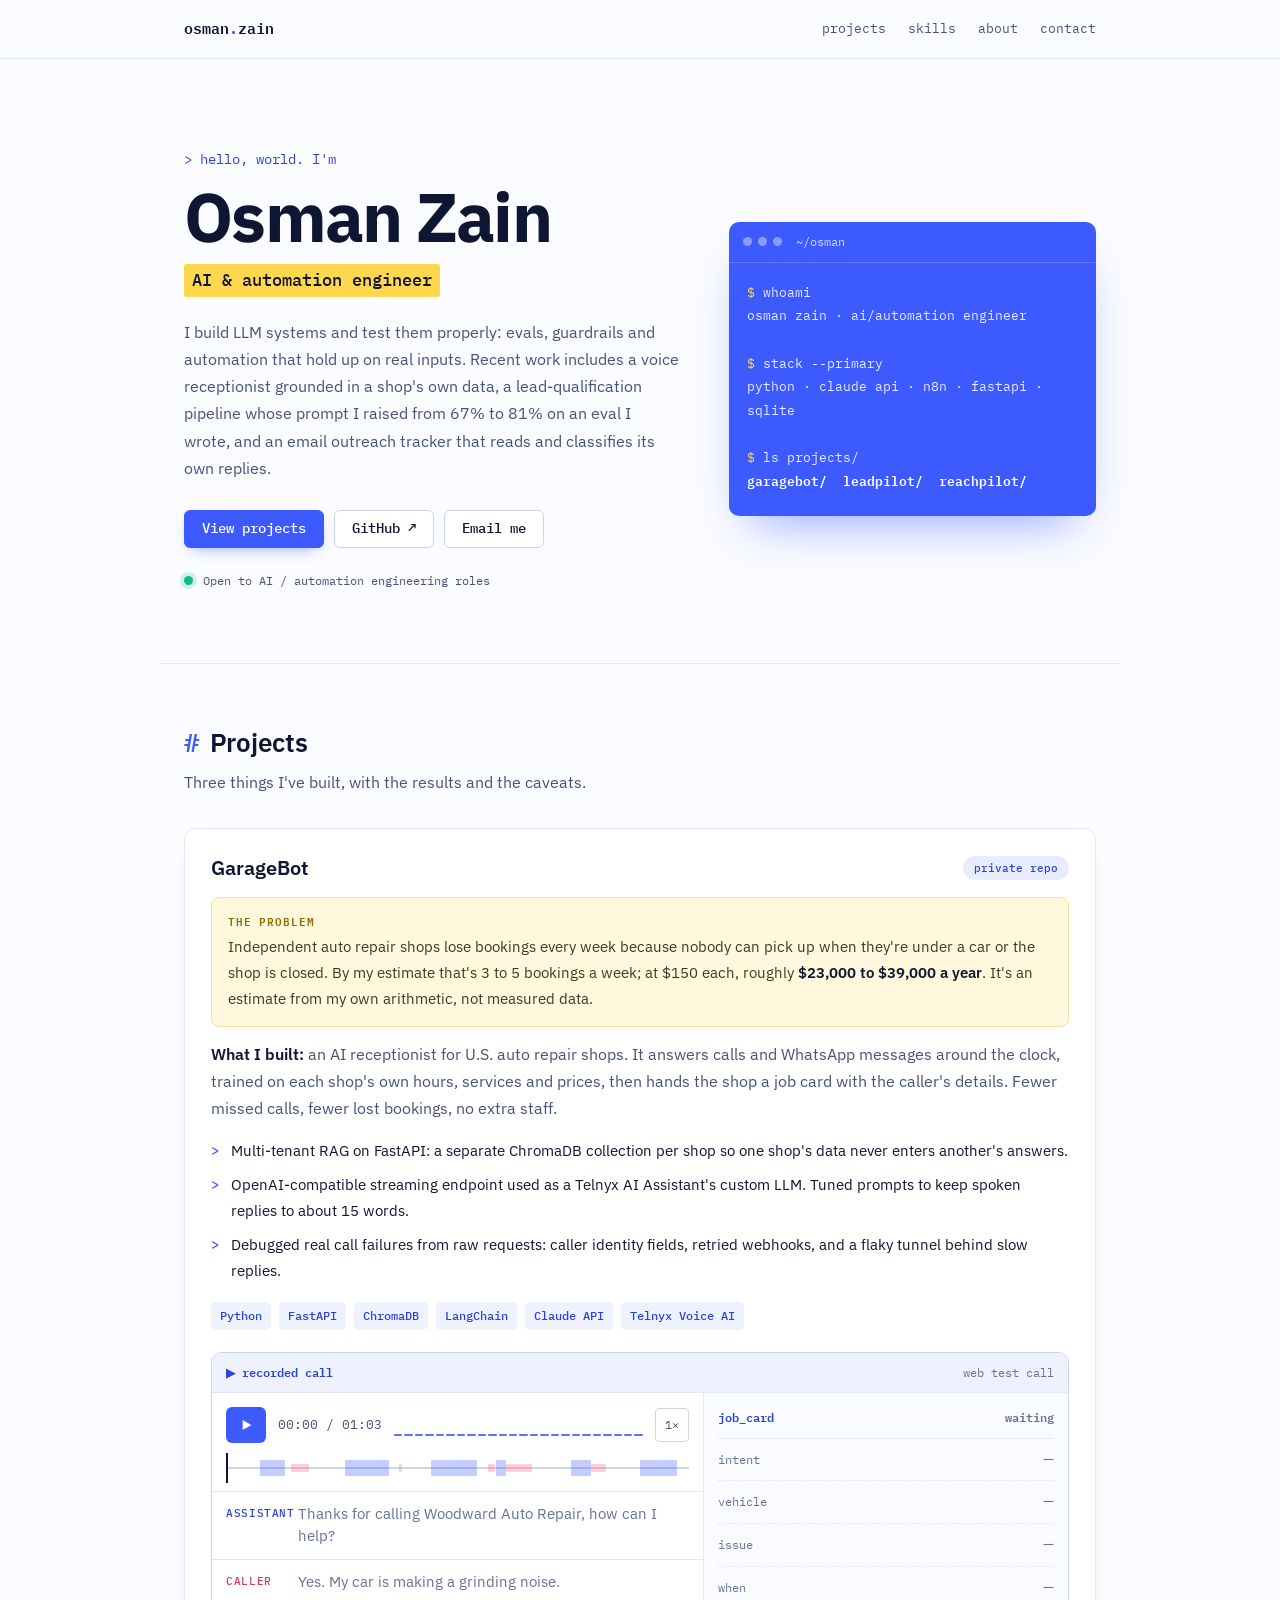
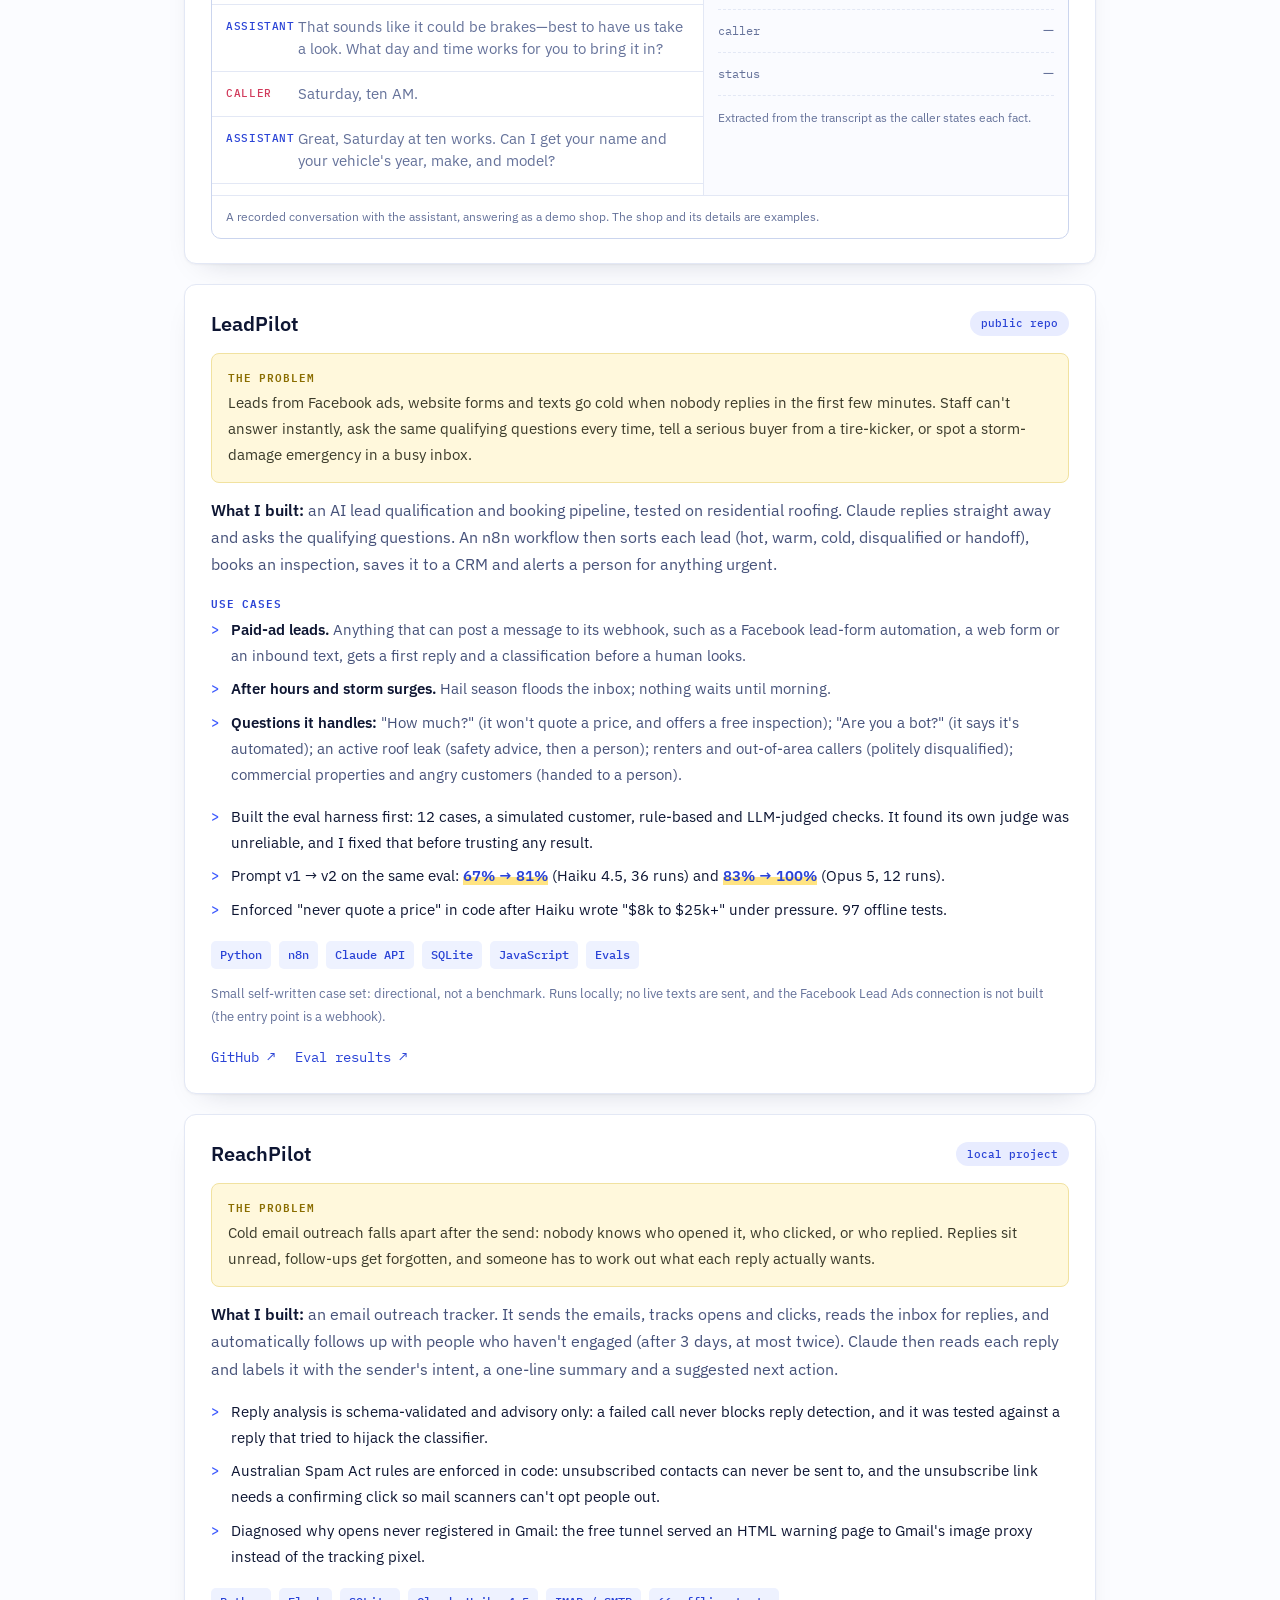
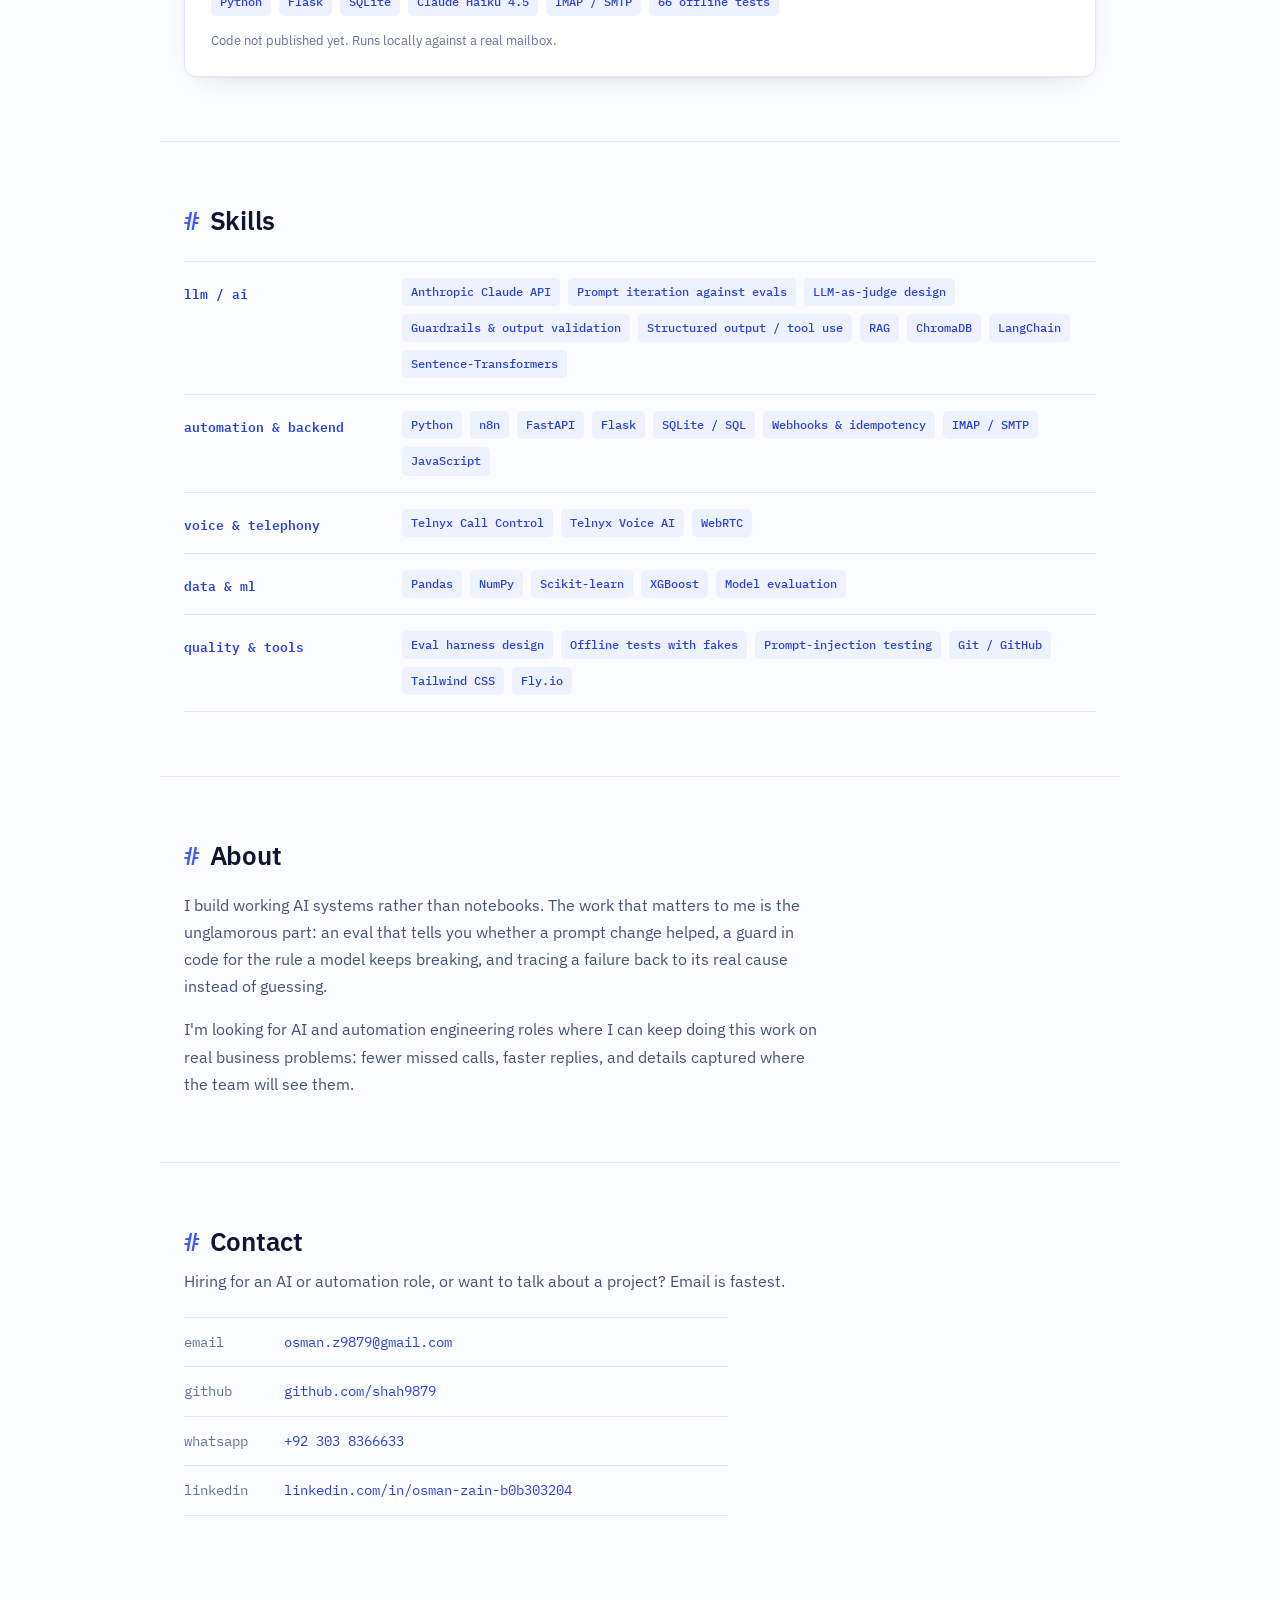
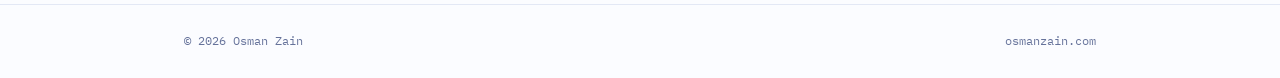
==== index.html @ 0241b88b "Problem statements, LinkedIn and WhatsApp, ReachPilot in place of OutboundOps Co-Authored-By: Claude" ====
<!doctype html>
<html lang="en">
<head>
  <meta charset="utf-8">
  <meta name="viewport" content="width=device-width, initial-scale=1">
  <title>Osman Zain · AI &amp; Automation Engineer</title>
  <meta name="description" content="Osman Zain builds LLM systems and tests them properly: evals, guardrails and automation that hold up on real inputs. Projects: GarageBot, LeadPilot, ReachPilot.">
  <meta name="theme-color" content="#FBFCFF">
  <meta name="color-scheme" content="light">
  <link rel="canonical" href="https://osmanzain.com/">
  <meta property="og:type" content="website">
  <meta property="og:title" content="Osman Zain · AI &amp; Automation Engineer">
  <meta property="og:description" content="LLM systems with evals and guardrails: a RAG voice receptionist, a lead-qualification pipeline, an outreach tracker with AI reply triage.">
  <meta property="og:url" content="https://osmanzain.com/">
  <meta property="og:image" content="https://osmanzain.com/og.png">
  <meta name="twitter:card" content="summary_large_image">
  <link rel="preconnect" href="https://fonts.googleapis.com">
  <link rel="preconnect" href="https://fonts.gstatic.com" crossorigin>
  <link href="https://fonts.googleapis.com/css2?family=IBM+Plex+Mono:wght@400;500;600&family=IBM+Plex+Sans:wght@400;500;600&display=swap" rel="stylesheet">
  <link rel="stylesheet" href="styles.css">
  <link rel="icon" href="data:image/svg+xml,%3Csvg xmlns='http://www.w3.org/2000/svg' viewBox='0 0 32 32'%3E%3Crect width='32' height='32' rx='6' fill='%233D5AFE'/%3E%3Ctext x='16' y='22' font-family='monospace' font-size='16' font-weight='700' text-anchor='middle' fill='%23ffffff'%3EOZ%3C/text%3E%3C/svg%3E">
</head>
<body>
<a class="skip" href="#projects">Skip to projects</a>

<header class="nav">
  <div class="wrap nav-inner">
    <a class="logo mono" href="#top" aria-label="Home">osman<span>.</span>zain</a>
    <nav class="nav-links mono" aria-label="Main">
      <a href="#projects">projects</a>
      <a href="#skills">skills</a>
      <a href="#about">about</a>
      <a href="#contact">contact</a>
    </nav>
  </div>
</header>

<main id="top">

  <!-- HERO -->
  <section class="hero wrap">
    <div class="hero-copy">
      <p class="hello mono">&gt; hello, world. I'm</p>
      <h1>Osman Zain</h1>
      <p class="role mono">AI &amp; automation engineer</p>
      <p class="bio">I build LLM systems and test them properly: evals, guardrails and automation that hold up on real inputs. Recent work includes a voice receptionist grounded in a shop's own data, a lead-qualification pipeline whose prompt I raised from 67% to 81% on an eval I wrote, and an email outreach tracker that reads and classifies its own replies.</p>
      <div class="cta">
        <a class="btn" href="#projects">View projects</a>
        <a class="btn ghost" data-github href="https://github.com/shah9879">GitHub ↗</a>
        <a class="btn ghost" data-email href="#contact">Email me</a>
      </div>
      <p class="status mono"><span class="dot"></span>Open to AI / automation engineering roles</p>
    </div>

    <div class="term" aria-hidden="true">
      <div class="term-bar mono"><i></i><i></i><i></i><span>~/osman</span></div>
<pre class="mono"><span class="p">$</span> whoami
osman zain · ai/automation engineer

<span class="p">$</span> stack --primary
python · claude api · n8n · fastapi · sqlite

<span class="p">$</span> ls projects/
<span class="k">garagebot/</span>  <span class="k">leadpilot/</span>  <span class="k">reachpilot/</span>
</pre>
    </div>
  </section>

  <!-- PROJECTS -->
  <section class="section wrap" id="projects">
    <h2><span class="hash mono">#</span>Projects</h2>
    <p class="sub">Three things I've built, with the results and the caveats.</p>

    <div class="cards">


      <article class="card card-wide" id="garagebot">
        <header class="card-head"><h3 data-gb-name>GarageBot</h3><span class="chip mono">private repo</span></header>
        <div class="problem">
          <span class="label mono">the problem</span>
          <p>Independent auto repair shops lose bookings every week because nobody can pick up when they're under a car or the shop is closed. By my estimate that's 3 to 5 bookings a week; at $150 each, roughly <b>$23,000 to $39,000 a year</b>. It's an estimate from my own arithmetic, not measured data.</p>
        </div>
        <p class="desc"><b>What I built:</b> an AI receptionist for U.S. auto repair shops. It answers calls and WhatsApp messages around the clock, trained on each shop's own hours, services and prices, then hands the shop a job card with the caller's details. Fewer missed calls, fewer lost bookings, no extra staff.</p>
        <ul class="proof">
          <li>Multi-tenant RAG on FastAPI: a separate ChromaDB collection per shop so one shop's data never enters another's answers.</li>
          <li>OpenAI-compatible streaming endpoint used as a Telnyx AI Assistant's custom LLM. Tuned prompts to keep spoken replies to about 15 words.</li>
          <li>Debugged real call failures from raw requests: caller identity fields, retried webhooks, and a flaky tunnel behind slow replies.</li>
        </ul>
        <ul class="tags mono"><li>Python</li><li>FastAPI</li><li>ChromaDB</li><li>LangChain</li><li>Claude API</li><li>Telnyx Voice AI</li></ul>

        <div class="demo" aria-label="Recorded demo call">
          <div class="demo-head mono"><span>▶ recorded call</span><span data-line-label>web test call</span></div>
          <div class="demo-grid">
            <div class="player">
              <div class="controls">
                <button class="play" type="button" data-play aria-label="Play or pause the demo call">
                  <svg class="i-play" viewBox="0 0 24 24" aria-hidden="true"><path d="M7 4.5v15l13-7.5z"/></svg>
                  <svg class="i-pause" viewBox="0 0 24 24" aria-hidden="true"><path d="M6 4.5h4.5v15H6zM13.5 4.5H18v15h-4.5z"/></svg>
                </button>
                <span class="time mono"><span data-time>00:00</span> / <span data-total>00:00</span></span>
                <div class="levels" data-levels aria-hidden="true"></div>
                <button class="speed mono" type="button" data-speed aria-label="Playback speed">1×</button>
              </div>
              <div class="scrub" data-timeline role="slider" tabindex="0" aria-label="Seek through the call" aria-valuemin="0" aria-valuemax="100" aria-valuenow="0"></div>
              <ol class="transcript" data-transcript aria-label="Call transcript"></ol>
            </div>
            <aside class="jobcard" aria-label="Job card">
              <div class="jc-head mono"><span>job_card</span><span data-jc-state>waiting</span></div>
              <dl class="spec" data-spec></dl>
              <p class="jc-foot">Extracted from the transcript as the caller states each fact.</p>
            </aside>
          </div>
          <p class="note" data-disclosure></p>
        </div>

      </article>

      <article class="card">
        <header class="card-head"><h3>LeadPilot</h3><span class="chip mono">public repo</span></header>
        <div class="problem">
          <span class="label mono">the problem</span>
          <p>Leads from Facebook ads, website forms and texts go cold when nobody replies in the first few minutes. Staff can't answer instantly, ask the same qualifying questions every time, tell a serious buyer from a tire-kicker, or spot a storm-damage emergency in a busy inbox.</p>
        </div>
        <p class="desc"><b>What I built:</b> an AI lead qualification and booking pipeline, tested on residential roofing. Claude replies straight away and asks the qualifying questions. An n8n workflow then sorts each lead (hot, warm, cold, disqualified or handoff), books an inspection, saves it to a CRM and alerts a person for anything urgent.</p>
        <div class="usecases">
          <span class="label mono">use cases</span>
          <ul>
            <li><b>Paid-ad leads.</b> Anything that can post a message to its webhook, such as a Facebook lead-form automation, a web form or an inbound text, gets a first reply and a classification before a human looks.</li>
            <li><b>After hours and storm surges.</b> Hail season floods the inbox; nothing waits until morning.</li>
            <li><b>Questions it handles:</b> "How much?" (it won't quote a price, and offers a free inspection); "Are you a bot?" (it says it's automated); an active roof leak (safety advice, then a person); renters and out-of-area callers (politely disqualified); commercial properties and angry customers (handed to a person).</li>
          </ul>
        </div>
        <ul class="proof">
          <li>Built the eval harness first: 12 cases, a simulated customer, rule-based and LLM-judged checks. It found its own judge was unreliable, and I fixed that before trusting any result.</li>
          <li>Prompt v1 → v2 on the same eval: <b>67% → 81%</b> (Haiku 4.5, 36 runs) and <b>83% → 100%</b> (Opus 5, 12 runs).</li>
          <li>Enforced "never quote a price" in code after Haiku wrote "$8k to $25k+" under pressure. 97 offline tests.</li>
        </ul>
        <ul class="tags mono"><li>Python</li><li>n8n</li><li>Claude API</li><li>SQLite</li><li>JavaScript</li><li>Evals</li></ul>
        <p class="note">Small self-written case set: directional, not a benchmark. Runs locally; no live texts are sent, and the Facebook Lead Ads connection is not built (the entry point is a webhook).</p>
        <div class="links mono"><a href="https://github.com/shah9879/leadpilot">GitHub ↗</a><a href="https://github.com/shah9879/leadpilot#eval-results">Eval results ↗</a></div>
      </article>

      <article class="card">
        <header class="card-head"><h3>ReachPilot</h3><span class="chip mono">local project</span></header>
        <div class="problem">
          <span class="label mono">the problem</span>
          <p>Cold email outreach falls apart after the send: nobody knows who opened it, who clicked, or who replied. Replies sit unread, follow-ups get forgotten, and someone has to work out what each reply actually wants.</p>
        </div>
        <p class="desc"><b>What I built:</b> an email outreach tracker. It sends the emails, tracks opens and clicks, reads the inbox for replies, and automatically follows up with people who haven't engaged (after 3 days, at most twice). Claude then reads each reply and labels it with the sender's intent, a one-line summary and a suggested next action.</p>
        <ul class="proof">
          <li>Reply analysis is schema-validated and advisory only: a failed call never blocks reply detection, and it was tested against a reply that tried to hijack the classifier.</li>
          <li>Australian Spam Act rules are enforced in code: unsubscribed contacts can never be sent to, and the unsubscribe link needs a confirming click so mail scanners can't opt people out.</li>
          <li>Diagnosed why opens never registered in Gmail: the free tunnel served an HTML warning page to Gmail's image proxy instead of the tracking pixel.</li>
        </ul>
        <ul class="tags mono"><li>Python</li><li>Flask</li><li>SQLite</li><li>Claude Haiku 4.5</li><li>IMAP / SMTP</li><li>66 offline tests</li></ul>
        <p class="note">Code not published yet. Runs locally against a real mailbox.</p>
      </article>
    </div>
  </section>

  <!-- SKILLS -->
  <section class="section wrap" id="skills">
    <h2><span class="hash mono">#</span>Skills</h2>
    <div class="skills">
      <div class="skill-row"><h3 class="mono">llm / ai</h3><ul class="tags mono"><li>Anthropic Claude API</li><li>Prompt iteration against evals</li><li>LLM-as-judge design</li><li>Guardrails &amp; output validation</li><li>Structured output / tool use</li><li>RAG</li><li>ChromaDB</li><li>LangChain</li><li>Sentence-Transformers</li></ul></div>
      <div class="skill-row"><h3 class="mono">automation &amp; backend</h3><ul class="tags mono"><li>Python</li><li>n8n</li><li>FastAPI</li><li>Flask</li><li>SQLite / SQL</li><li>Webhooks &amp; idempotency</li><li>IMAP / SMTP</li><li>JavaScript</li></ul></div>
      <div class="skill-row"><h3 class="mono">voice &amp; telephony</h3><ul class="tags mono"><li>Telnyx Call Control</li><li>Telnyx Voice AI</li><li>WebRTC</li></ul></div>
      <div class="skill-row"><h3 class="mono">data &amp; ml</h3><ul class="tags mono"><li>Pandas</li><li>NumPy</li><li>Scikit-learn</li><li>XGBoost</li><li>Model evaluation</li></ul></div>
      <div class="skill-row"><h3 class="mono">quality &amp; tools</h3><ul class="tags mono"><li>Eval harness design</li><li>Offline tests with fakes</li><li>Prompt-injection testing</li><li>Git / GitHub</li><li>Tailwind CSS</li><li>Fly.io</li></ul></div>
    </div>
  </section>

  <!-- ABOUT -->
  <section class="section wrap" id="about">
    <h2><span class="hash mono">#</span>About</h2>
    <div class="about">
      <p>I build working AI systems rather than notebooks. The work that matters to me is the unglamorous part: an eval that tells you whether a prompt change helped, a guard in code for the rule a model keeps breaking, and tracing a failure back to its real cause instead of guessing.</p>
      <p>I'm looking for AI and automation engineering roles where I can keep doing this work on real business problems: fewer missed calls, faster replies, and details captured where the team will see them.</p>
    </div>
  </section>

  <!-- CONTACT -->
  <section class="section wrap" id="contact">
    <h2><span class="hash mono">#</span>Contact</h2>
    <p class="sub">Hiring for an AI or automation role, or want to talk about a project? Email is fastest.</p>
    <ul class="contact mono">
      <li><span>email</span><a data-email-text href="#"></a></li>
      <li><span>github</span><a data-github-text href="#"></a></li>
      <li data-whatsapp-row hidden><span>whatsapp</span><a data-whatsapp-link href="#"></a></li>
      <li data-linkedin-row hidden><span>linkedin</span><a data-linkedin-link href="#"></a></li>
    </ul>
  </section>
</main>

<footer class="foot"><div class="wrap foot-inner mono"><span>© <span data-year>2026</span> Osman Zain</span><span>osmanzain.com</span></div></footer>

<audio id="audio" preload="metadata"></audio>
<script src="site.config.js"></script>
<script src="assets/demo.js"></script>
<script src="app.js"></script>
</body>
</html>
---- styles.css ----
:root {
  --bg: #FBFCFF;
  --bg-2: #FFFFFF;
  --bg-3: #EEF2FF;
  --line: #E3E8F5;
  --line-2: #CBD5EE;
  --text: #0E1633;
  --dim: #46527A;
  --faint: #65729A;
  --accent: #3D5AFE;
  --accent-2: #2A43D6;
  --accent-soft: #E8ECFF;
  --accent-line: rgba(61, 90, 254, .38);
  --sun: #FFD84D;
  --mint: #12B886;
  --coral: #FF5C7A;
  --sans: 'IBM Plex Sans', -apple-system, 'Segoe UI', Helvetica, Arial, sans-serif;
  --mono: 'IBM Plex Mono', ui-monospace, 'SF Mono', Menlo, monospace;
}
* { box-sizing: border-box; }
html { color-scheme: light; scroll-behavior: smooth; scroll-padding-top: 72px; background: var(--bg); }
body { margin: 0; background: var(--bg); color: var(--text); font: 400 1rem/1.7 var(--sans); -webkit-font-smoothing: antialiased; }
h1, h2, h3, h4, p, ul, ol, dl, dd { margin: 0; padding: 0; }
ul, ol { list-style: none; }
a { color: var(--accent-2); text-decoration: none; }
a:hover { text-decoration: underline; text-underline-offset: 3px; }
button { font: inherit; color: inherit; }
.mono { font-family: var(--mono); }
.wrap { width: min(960px, 100%); margin-inline: auto; padding-inline: 24px; }
:focus-visible { outline: 2px solid var(--accent); outline-offset: 3px; border-radius: 2px; }
.skip { position: absolute; left: -999px; top: 8px; background: var(--accent); color: #fff; padding: 8px 12px; border-radius: 4px; z-index: 50; }
.skip:focus { left: 8px; }

/* nav */
.nav { position: sticky; top: 0; z-index: 20; background: rgba(251, 252, 255, .88); backdrop-filter: blur(8px); -webkit-backdrop-filter: blur(8px); border-bottom: 1px solid var(--line); }
.nav-inner { display: flex; align-items: center; justify-content: space-between; height: 58px; }
.logo { color: var(--text); font-weight: 600; font-size: .95rem; }
.logo span { color: var(--accent); }
.logo:hover { text-decoration: none; }
.nav-links { display: flex; gap: 22px; font-size: .82rem; }
.nav-links a { color: var(--dim); }
.nav-links a:hover { color: var(--accent-2); text-decoration: none; }
@media (max-width: 520px) { .nav-links { gap: 14px; font-size: .76rem; } }

/* hero */
.hero { display: grid; grid-template-columns: 1.15fr .85fr; gap: 48px; align-items: center; padding-block: 88px 72px; }
.hello { color: var(--accent-2); font-size: .9rem; margin-bottom: 10px; }
h1 { font: 700 clamp(2.7rem, 6.4vw, 4.3rem)/1.03 var(--sans); letter-spacing: -.025em; }
.role { display: inline-block; font-size: 1.05rem; color: var(--text); margin-top: 12px; padding: 2px 8px; background: var(--sun); border-radius: 3px; font-weight: 500; }
.bio { color: var(--dim); margin-top: 22px; max-width: 34rem; }
.cta { display: flex; flex-wrap: wrap; gap: 10px; margin-top: 28px; }
.btn { display: inline-flex; align-items: center; padding: 11px 17px; border-radius: 6px; background: var(--accent); color: #fff; font: 500 .86rem/1 var(--mono); border: 1px solid var(--accent); box-shadow: 0 6px 16px -8px rgba(61, 90, 254, .7); }
.btn:hover { text-decoration: none; background: var(--accent-2); border-color: var(--accent-2); }
.btn.ghost { background: #fff; color: var(--text); border-color: var(--line-2); box-shadow: none; }
.btn.ghost:hover { border-color: var(--accent); color: var(--accent-2); background: var(--accent-soft); }
.status { display: flex; align-items: center; gap: 10px; margin-top: 22px; font-size: .78rem; color: var(--dim); }
.dot { width: 9px; height: 9px; border-radius: 50%; background: var(--mint); box-shadow: 0 0 0 4px rgba(18, 184, 134, .18); }
.term { background: var(--accent); border-radius: 10px; overflow: hidden; box-shadow: 0 24px 50px -24px rgba(61, 90, 254, .65); }
.term-bar { display: flex; align-items: center; gap: 6px; padding: 10px 14px; border-bottom: 1px solid rgba(255, 255, 255, .18); font-size: .72rem; color: rgba(255, 255, 255, .75); }
.term-bar i { width: 9px; height: 9px; border-radius: 50%; background: rgba(255, 255, 255, .4); }
.term-bar span { margin-left: 8px; }
.term pre { margin: 0; padding: 18px 18px 22px; font-size: .8rem; line-height: 1.85; color: rgba(255, 255, 255, .88); white-space: pre-wrap; overflow-wrap: anywhere; }
.term .p { color: var(--sun); }
.term .k { color: #fff; font-weight: 600; }
@media (max-width: 860px) { .hero { grid-template-columns: 1fr; padding-block: 56px 48px; gap: 36px; } }

/* sections */
.section { padding-block: 64px; border-top: 1px solid var(--line); }
h2 { font: 600 1.6rem/1.2 var(--sans); letter-spacing: -.01em; }
.hash { color: var(--accent); margin-right: 10px; font-weight: 500; }
.sub { color: var(--dim); margin-top: 10px; max-width: 40rem; }

/* cards */
.cards { display: grid; gap: 20px; margin-top: 32px; }
.card { background: var(--bg-2); border: 1px solid var(--line); border-radius: 12px; padding: 26px 26px 24px; box-shadow: 0 1px 2px rgba(14, 22, 51, .04), 0 12px 30px -20px rgba(14, 22, 51, .25); transition: border-color .15s, box-shadow .15s; }
.card:hover { border-color: var(--accent-line); box-shadow: 0 1px 2px rgba(14, 22, 51, .04), 0 16px 36px -18px rgba(61, 90, 254, .35); }
.card-head { display: flex; align-items: center; justify-content: space-between; gap: 12px; flex-wrap: wrap; }
.card h3 { font: 600 1.25rem/1.3 var(--sans); }
.chip { font-size: .68rem; color: var(--accent-2); background: var(--accent-soft); border-radius: 999px; padding: 3px 11px; font-weight: 500; }
.desc { color: var(--dim); margin-top: 14px; }
.desc b { color: var(--text); font-weight: 600; }
.problem { margin-top: 16px; padding: 14px 16px; background: #FFF8DC; border: 1px solid #F1E2A0; border-radius: 8px; }
.problem p { color: #3A3A2A; font-size: .95rem; }
.problem b { color: var(--text); font-weight: 600; }
.label { display: block; font-size: .68rem; text-transform: uppercase; letter-spacing: .08em; font-weight: 600; color: #8A6D00; margin-bottom: 4px; }
.usecases { margin-top: 16px; }
.usecases .label { color: var(--accent-2); }
.usecases ul { display: grid; gap: 8px; }
.usecases li { position: relative; padding-left: 20px; font-size: .95rem; color: var(--dim); }
.usecases li::before { content: ">"; position: absolute; left: 0; color: var(--accent); font: 500 .85rem/1.9 var(--mono); }
.usecases li b { color: var(--text); font-weight: 600; }
.proof { margin-top: 16px; display: grid; gap: 8px; }
.proof li { position: relative; padding-left: 20px; font-size: .95rem; color: var(--text); }
.proof li::before { content: ">"; position: absolute; left: 0; color: var(--accent); font: 500 .85rem/1.9 var(--mono); }
.proof b { color: var(--accent-2); font-weight: 600; background: linear-gradient(transparent 62%, rgba(255, 216, 77, .7) 62%); }
.tags { display: flex; flex-wrap: wrap; gap: 8px; margin-top: 18px; }
.tags li { font-size: .74rem; color: var(--accent-2); background: var(--bg-3); border-radius: 5px; padding: 4px 9px; font-weight: 500; }
.note { margin-top: 14px; font-size: .82rem; color: var(--faint); }
.links { display: flex; flex-wrap: wrap; gap: 20px; margin-top: 18px; font-size: .85rem; }
.links[hidden] { display: none; }
@media (max-width: 560px) { .card { padding: 20px 18px; } }

/* demo */
.demo { margin-top: 22px; border: 1px solid var(--line-2); border-radius: 10px; background: #fff; overflow: hidden; }
.demo-head { display: flex; justify-content: space-between; gap: 12px; padding: 10px 14px; border-bottom: 1px solid var(--line); background: var(--bg-3); font-size: .72rem; color: var(--faint); }
.demo-head span:first-child { color: var(--accent-2); font-weight: 600; }
.demo-grid { display: grid; grid-template-columns: 1.35fr 1fr; }
.player { padding: 14px 14px 4px; border-right: 1px solid var(--line); min-width: 0; }
.controls { display: flex; align-items: center; gap: 12px; }
.play { width: 40px; height: 36px; display: grid; place-items: center; background: var(--accent); border: 0; border-radius: 6px; color: #fff; cursor: pointer; flex: none; }
.play:hover { background: var(--accent-2); }
.play svg { width: 16px; height: 16px; fill: currentColor; }
.i-pause { display: none; }
.is-playing .i-play { display: none; }
.is-playing .i-pause { display: block; }
.time { font-size: .82rem; color: var(--dim); font-variant-numeric: tabular-nums; white-space: nowrap; }
.levels { flex: 1; display: flex; align-items: flex-end; gap: 2px; height: 22px; min-width: 40px; }
.levels i { flex: 1; height: 2px; background: var(--accent); opacity: .85; border-radius: 1px; }
.speed { background: transparent; border: 1px solid var(--line-2); border-radius: 4px; padding: 6px 9px; font-size: .74rem; color: var(--dim); cursor: pointer; }
.speed:hover { color: var(--accent-2); border-color: var(--accent-line); }
.scrub { position: relative; height: 34px; margin-top: 8px; cursor: pointer; touch-action: none; }
.scrub::before { content: ""; position: absolute; left: 0; right: 0; top: 50%; height: 2px; background: var(--line-2); transform: translateY(-50%); }
.seg { position: absolute; top: 9px; bottom: 9px; border-radius: 1px; opacity: .3; transition: opacity .15s; }
.seg.bot { background: var(--accent); }
.seg.caller { background: var(--coral); top: 13px; bottom: 13px; }
.seg.played { opacity: .7; }
.seg.active { opacity: 1; }
.playhead { position: absolute; top: 2px; bottom: 2px; width: 2px; background: var(--text); pointer-events: none; left: 0; }
.transcript { max-height: 300px; overflow-y: auto; margin: 6px -14px 0; border-top: 1px solid var(--line); scrollbar-width: thin; scrollbar-color: var(--line-2) transparent; }
.turn { width: 100%; display: grid; grid-template-columns: 62px 1fr; gap: 10px; text-align: left; padding: 11px 14px; background: transparent; border: 0; border-bottom: 1px solid var(--line); cursor: pointer; }
.turn:hover { background: #F5F7FF; }
.turn .who { font: 500 .66rem/1.9 var(--mono); text-transform: uppercase; letter-spacing: .06em; color: var(--faint); }
.turn.bot .who { color: var(--accent-2); }
.turn.caller .who { color: #D13A5B; }
.turn .txt { font-size: .92rem; line-height: 1.5; color: var(--faint); transition: color .2s; }
.turn.past .txt { color: var(--dim); }
.turn.active { background: #FFF7D6; }
.turn.active .txt { color: var(--text); }
.jobcard { padding: 14px; background: #FAFBFF; }
.jc-head { display: flex; justify-content: space-between; font-size: .74rem; color: var(--accent-2); font-weight: 600; padding-bottom: 10px; border-bottom: 1px solid var(--line); }
.jc-head span:last-child { color: var(--faint); }
.spec .row { display: flex; justify-content: space-between; gap: 14px; padding: 9px 0; border-bottom: 1px dashed var(--line); font-size: .88rem; }
.spec dt { color: var(--faint); font-family: var(--mono); font-size: .76rem; padding-top: 2px; }
.spec dd { text-align: right; color: var(--faint); overflow-wrap: anywhere; }
.spec .row.filled dd { color: var(--text); }
.spec .row.flash { animation: flash 1.2s ease-out; }
@keyframes flash { from { background: rgba(255, 216, 77, .7); } to { background: transparent; } }
.jc-foot { margin-top: 12px; font-size: .78rem; color: var(--faint); line-height: 1.5; }
.demo .note { margin: 0; padding: 10px 14px; border-top: 1px solid var(--line); font-size: .78rem; }
.demo .note:empty { display: none; }
@media (max-width: 760px) { .demo-grid { grid-template-columns: 1fr; } .player { border-right: 0; border-bottom: 1px solid var(--line); } .jobcard { order: -1; border-bottom: 1px solid var(--line); } }
@media (max-width: 420px) { .levels { display: none; } .turn { grid-template-columns: 1fr; gap: 0; } }

/* skills */
.skills { margin-top: 24px; display: grid; }
.skill-row { display: grid; grid-template-columns: 200px 1fr; gap: 18px; padding: 16px 0; border-bottom: 1px solid var(--line); }
.skill-row:first-child { border-top: 1px solid var(--line); }
.skill-row h3 { font-size: .8rem; font-weight: 600; color: var(--accent-2); padding-top: 6px; }
.skill-row .tags { margin-top: 0; }
@media (max-width: 640px) { .skill-row { grid-template-columns: 1fr; gap: 8px; } .skill-row h3 { padding-top: 0; } }

/* about + contact */
.about { margin-top: 20px; display: grid; gap: 16px; max-width: 40rem; color: var(--dim); }
.edu { margin-top: 8px; padding: 16px 18px; background: var(--bg-3); border-radius: 10px; display: grid; gap: 8px; font-size: .84rem; }
.edu div { display: flex; gap: 16px; flex-wrap: wrap; }
.edu dt { color: var(--faint); min-width: 90px; }
.edu dd { color: var(--text); }
.contact { margin-top: 22px; display: grid; gap: 0; max-width: 34rem; }
.contact li { display: flex; gap: 20px; padding: 12px 0; border-bottom: 1px solid var(--line); font-size: .9rem; flex-wrap: wrap; }
.contact li:first-child { border-top: 1px solid var(--line); }
.contact li[hidden] { display: none; }
.contact span { color: var(--faint); width: 80px; }
.foot { border-top: 1px solid var(--line); padding-block: 26px; margin-top: 24px; }
.foot-inner { display: flex; justify-content: space-between; gap: 16px; flex-wrap: wrap; font-size: .76rem; color: var(--faint); }

@media (prefers-reduced-motion: reduce) { html { scroll-behavior: auto; } .spec .row.flash { animation: none; } }
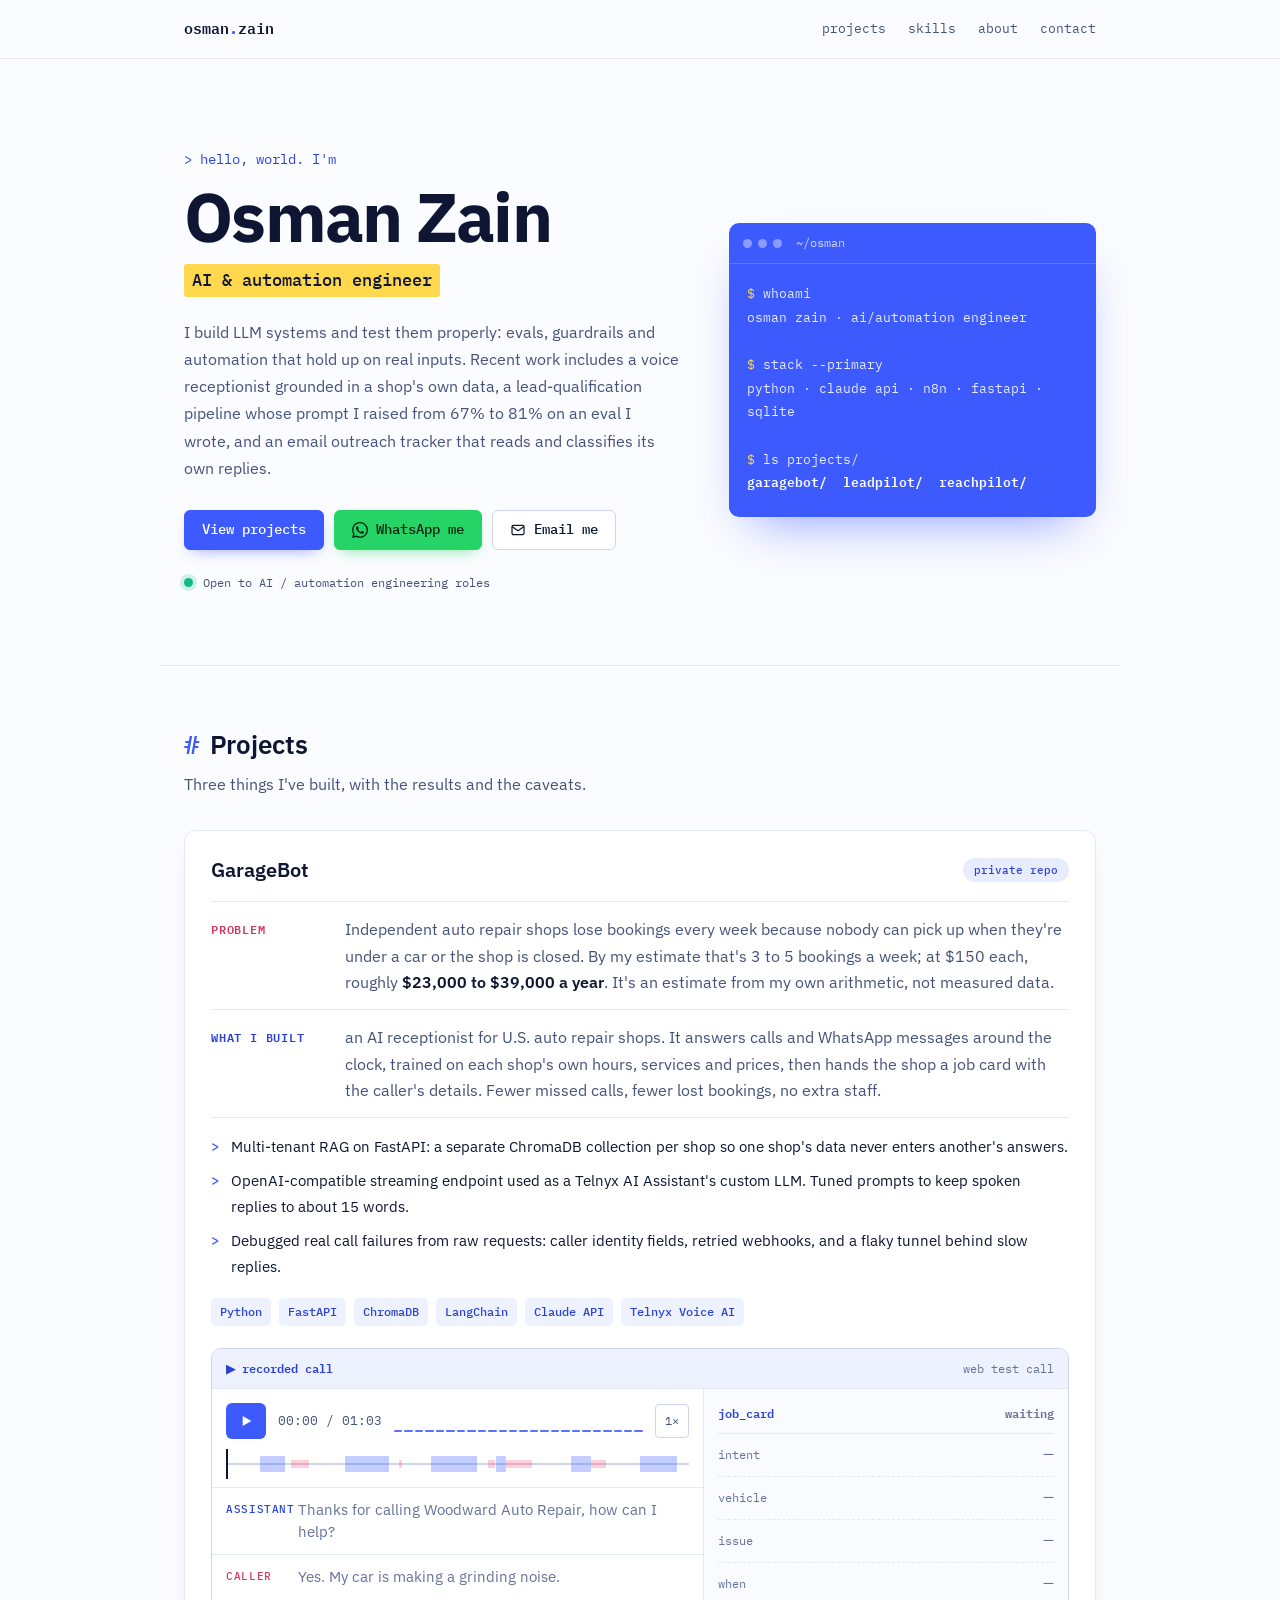
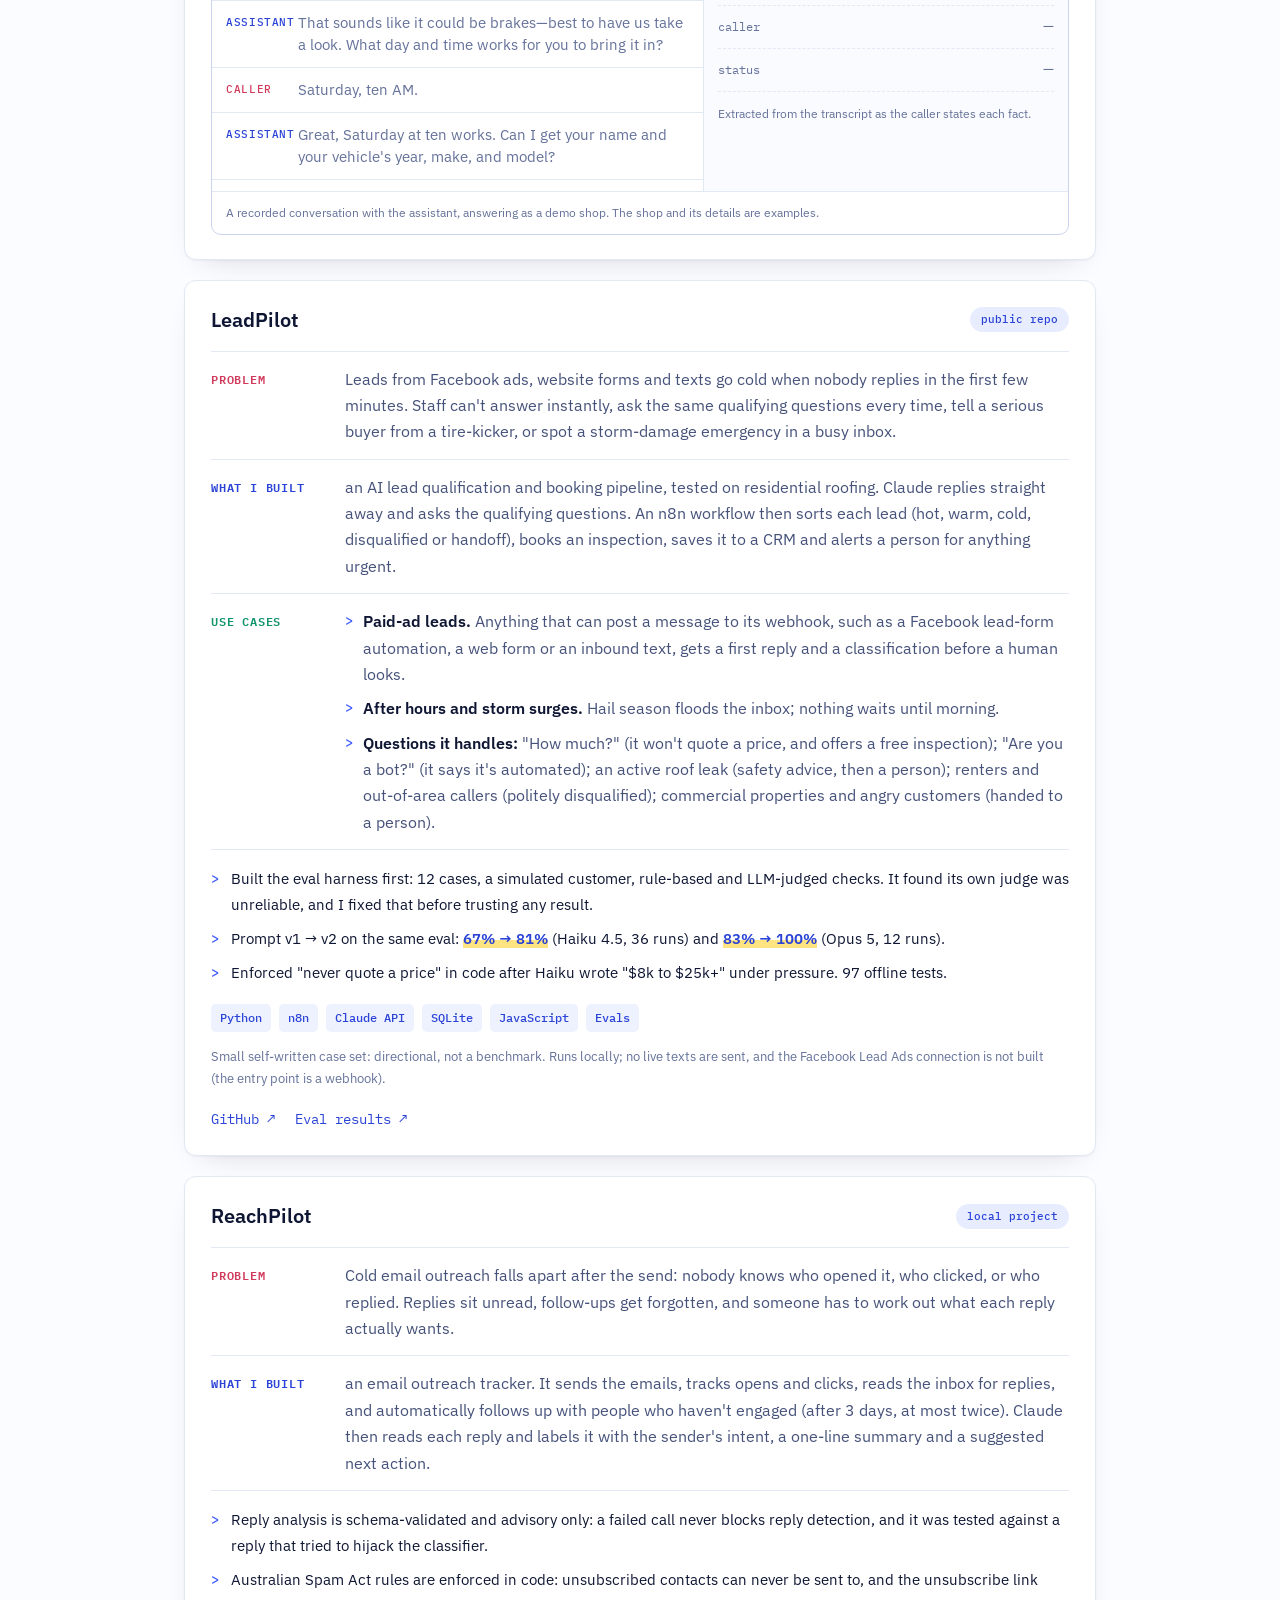
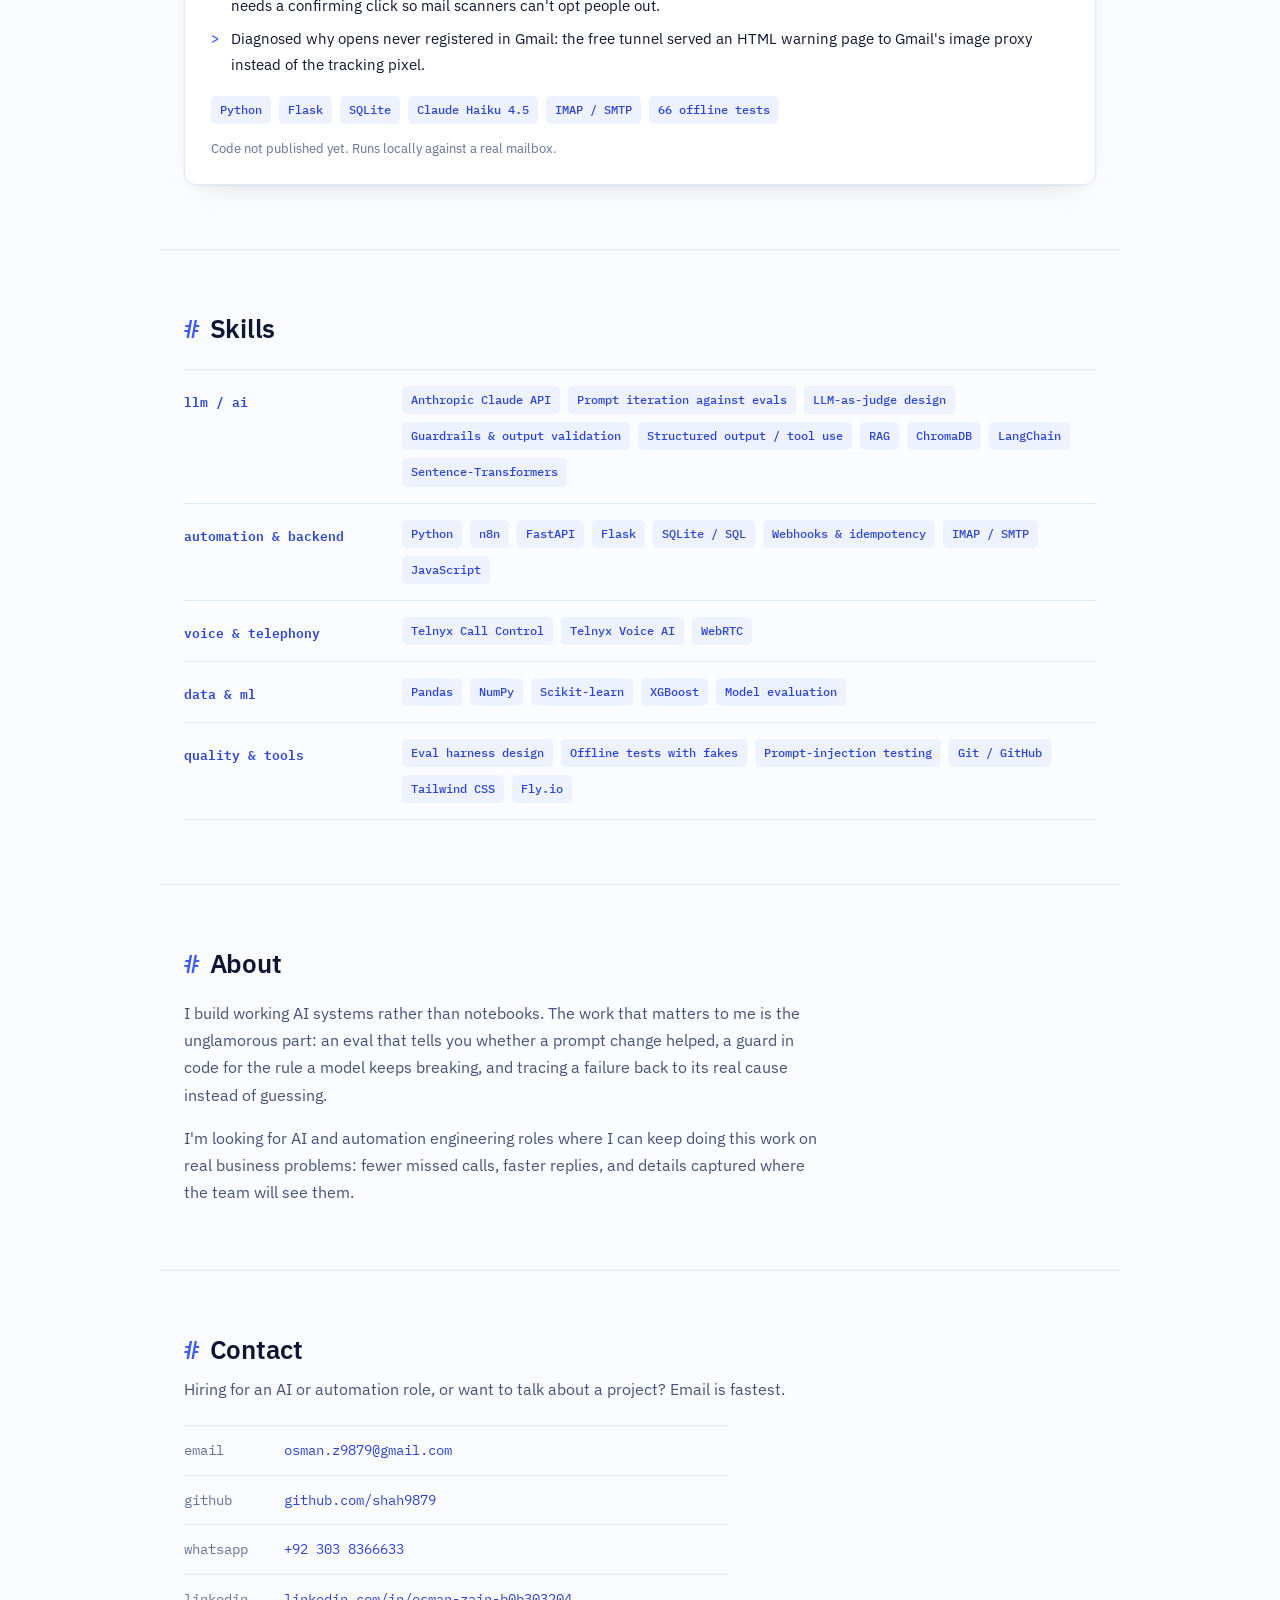
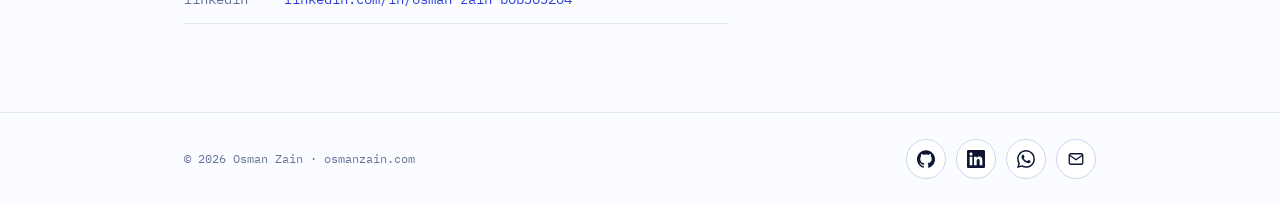
==== commit a96a396e: "Quiet problem/solution rows, WhatsApp button, footer social icons Co-Authored-By: Claude Sonnet 5 <n" ====
--- a/index.html
+++ b/index.html
@@ -46,8 +46,8 @@
       <p class="bio">I build LLM systems and test them properly: evals, guardrails and automation that hold up on real inputs. Recent work includes a voice receptionist grounded in a shop's own data, a lead-qualification pipeline whose prompt I raised from 67% to 81% on an eval I wrote, and an email outreach tracker that reads and classifies its own replies.</p>
       <div class="cta">
         <a class="btn" href="#projects">View projects</a>
-        <a class="btn ghost" data-github href="https://github.com/shah9879">GitHub ↗</a>
-        <a class="btn ghost" data-email href="#contact">Email me</a>
+        <a class="btn wa" data-social="whatsapp" target="_blank" rel="noopener" href="#"><svg viewBox="0 0 24 24" aria-hidden="true"><path fill="currentColor" d="M17.472 14.382c-.297-.149-1.758-.867-2.03-.967-.273-.099-.471-.148-.67.15-.197.297-.767.966-.94 1.164-.173.199-.347.223-.644.075-.297-.15-1.255-.463-2.39-1.475-.883-.788-1.48-1.761-1.653-2.059-.173-.297-.018-.458.13-.606.134-.133.298-.347.446-.52.149-.174.198-.298.298-.497.099-.198.05-.371-.025-.52-.075-.149-.669-1.612-.916-2.207-.242-.579-.487-.5-.669-.51-.173-.008-.371-.01-.57-.01-.198 0-.52.074-.792.372-.272.297-1.04 1.016-1.04 2.479 0 1.462 1.065 2.875 1.213 3.074.149.198 2.096 3.2 5.077 4.487.709.306 1.262.489 1.694.625.712.227 1.36.195 1.871.118.571-.085 1.758-.719 2.006-1.413.248-.694.248-1.289.173-1.413-.074-.124-.272-.198-.57-.347m-5.421 7.403h-.004a9.87 9.87 0 01-5.031-1.378l-.361-.214-3.741.982.998-3.648-.235-.374a9.86 9.86 0 01-1.51-5.26c.001-5.45 4.436-9.884 9.888-9.884 2.64 0 5.122 1.03 6.988 2.898a9.825 9.825 0 012.893 6.994c-.003 5.45-4.437 9.884-9.885 9.884m8.413-18.297A11.815 11.815 0 0012.05 0C5.495 0 .16 5.335.157 11.892c0 2.096.547 4.142 1.588 5.945L.057 24l6.305-1.654a11.882 11.882 0 005.683 1.448h.005c6.554 0 11.89-5.335 11.893-11.893a11.821 11.821 0 00-3.48-8.413z"/></svg>WhatsApp me</a>
+        <a class="btn ghost" data-social="email" href="#"><svg viewBox="0 0 24 24" aria-hidden="true" fill="none" stroke="currentColor" stroke-width="1.8" stroke-linecap="round" stroke-linejoin="round"><rect x="3" y="5" width="18" height="14" rx="2"/><path d="M3.5 7l8.5 6 8.5-6"/></svg>Email me</a>
       </div>
       <p class="status mono"><span class="dot"></span>Open to AI / automation engineering roles</p>
     </div>
@@ -76,11 +76,10 @@
 
       <article class="card card-wide" id="garagebot">
         <header class="card-head"><h3 data-gb-name>GarageBot</h3><span class="chip mono">private repo</span></header>
-        <div class="problem">
-          <span class="label mono">the problem</span>
-          <p>Independent auto repair shops lose bookings every week because nobody can pick up when they're under a car or the shop is closed. By my estimate that's 3 to 5 bookings a week; at $150 each, roughly <b>$23,000 to $39,000 a year</b>. It's an estimate from my own arithmetic, not measured data.</p>
-        </div>
-        <p class="desc"><b>What I built:</b> an AI receptionist for U.S. auto repair shops. It answers calls and WhatsApp messages around the clock, trained on each shop's own hours, services and prices, then hands the shop a job card with the caller's details. Fewer missed calls, fewer lost bookings, no extra staff.</p>
+        <dl class="brief">
+          <div class="row"><dt class="mono l-problem">problem</dt><dd>Independent auto repair shops lose bookings every week because nobody can pick up when they're under a car or the shop is closed. By my estimate that's 3 to 5 bookings a week; at $150 each, roughly <b>$23,000 to $39,000 a year</b>. It's an estimate from my own arithmetic, not measured data.</dd></div>
+          <div class="row"><dt class="mono l-built">what I built</dt><dd>an AI receptionist for U.S. auto repair shops. It answers calls and WhatsApp messages around the clock, trained on each shop's own hours, services and prices, then hands the shop a job card with the caller's details. Fewer missed calls, fewer lost bookings, no extra staff.</dd></div>
+        </dl>
         <ul class="proof">
           <li>Multi-tenant RAG on FastAPI: a separate ChromaDB collection per shop so one shop's data never enters another's answers.</li>
           <li>OpenAI-compatible streaming endpoint used as a Telnyx AI Assistant's custom LLM. Tuned prompts to keep spoken replies to about 15 words.</li>
@@ -117,19 +116,13 @@
 
       <article class="card">
         <header class="card-head"><h3>LeadPilot</h3><span class="chip mono">public repo</span></header>
-        <div class="problem">
-          <span class="label mono">the problem</span>
-          <p>Leads from Facebook ads, website forms and texts go cold when nobody replies in the first few minutes. Staff can't answer instantly, ask the same qualifying questions every time, tell a serious buyer from a tire-kicker, or spot a storm-damage emergency in a busy inbox.</p>
-        </div>
-        <p class="desc"><b>What I built:</b> an AI lead qualification and booking pipeline, tested on residential roofing. Claude replies straight away and asks the qualifying questions. An n8n workflow then sorts each lead (hot, warm, cold, disqualified or handoff), books an inspection, saves it to a CRM and alerts a person for anything urgent.</p>
-        <div class="usecases">
-          <span class="label mono">use cases</span>
-          <ul>
-            <li><b>Paid-ad leads.</b> Anything that can post a message to its webhook, such as a Facebook lead-form automation, a web form or an inbound text, gets a first reply and a classification before a human looks.</li>
+        <dl class="brief">
+          <div class="row"><dt class="mono l-problem">problem</dt><dd>Leads from Facebook ads, website forms and texts go cold when nobody replies in the first few minutes. Staff can't answer instantly, ask the same qualifying questions every time, tell a serious buyer from a tire-kicker, or spot a storm-damage emergency in a busy inbox.</dd></div>
+          <div class="row"><dt class="mono l-built">what I built</dt><dd>an AI lead qualification and booking pipeline, tested on residential roofing. Claude replies straight away and asks the qualifying questions. An n8n workflow then sorts each lead (hot, warm, cold, disqualified or handoff), books an inspection, saves it to a CRM and alerts a person for anything urgent.</dd></div>
+          <div class="row"><dt class="mono l-uses">use cases</dt><dd><ul class="uses"><li><b>Paid-ad leads.</b> Anything that can post a message to its webhook, such as a Facebook lead-form automation, a web form or an inbound text, gets a first reply and a classification before a human looks.</li>
             <li><b>After hours and storm surges.</b> Hail season floods the inbox; nothing waits until morning.</li>
-            <li><b>Questions it handles:</b> "How much?" (it won't quote a price, and offers a free inspection); "Are you a bot?" (it says it's automated); an active roof leak (safety advice, then a person); renters and out-of-area callers (politely disqualified); commercial properties and angry customers (handed to a person).</li>
-          </ul>
-        </div>
+            <li><b>Questions it handles:</b> "How much?" (it won't quote a price, and offers a free inspection); "Are you a bot?" (it says it's automated); an active roof leak (safety advice, then a person); renters and out-of-area callers (politely disqualified); commercial properties and angry customers (handed to a person).</li></ul></dd></div>
+        </dl>
         <ul class="proof">
           <li>Built the eval harness first: 12 cases, a simulated customer, rule-based and LLM-judged checks. It found its own judge was unreliable, and I fixed that before trusting any result.</li>
           <li>Prompt v1 → v2 on the same eval: <b>67% → 81%</b> (Haiku 4.5, 36 runs) and <b>83% → 100%</b> (Opus 5, 12 runs).</li>
@@ -142,11 +135,10 @@
 
       <article class="card">
         <header class="card-head"><h3>ReachPilot</h3><span class="chip mono">local project</span></header>
-        <div class="problem">
-          <span class="label mono">the problem</span>
-          <p>Cold email outreach falls apart after the send: nobody knows who opened it, who clicked, or who replied. Replies sit unread, follow-ups get forgotten, and someone has to work out what each reply actually wants.</p>
-        </div>
-        <p class="desc"><b>What I built:</b> an email outreach tracker. It sends the emails, tracks opens and clicks, reads the inbox for replies, and automatically follows up with people who haven't engaged (after 3 days, at most twice). Claude then reads each reply and labels it with the sender's intent, a one-line summary and a suggested next action.</p>
+        <dl class="brief">
+          <div class="row"><dt class="mono l-problem">problem</dt><dd>Cold email outreach falls apart after the send: nobody knows who opened it, who clicked, or who replied. Replies sit unread, follow-ups get forgotten, and someone has to work out what each reply actually wants.</dd></div>
+          <div class="row"><dt class="mono l-built">what I built</dt><dd>an email outreach tracker. It sends the emails, tracks opens and clicks, reads the inbox for replies, and automatically follows up with people who haven't engaged (after 3 days, at most twice). Claude then reads each reply and labels it with the sender's intent, a one-line summary and a suggested next action.</dd></div>
+        </dl>
         <ul class="proof">
           <li>Reply analysis is schema-validated and advisory only: a failed call never blocks reply detection, and it was tested against a reply that tried to hijack the classifier.</li>
           <li>Australian Spam Act rules are enforced in code: unsubscribed contacts can never be sent to, and the unsubscribe link needs a confirming click so mail scanners can't opt people out.</li>
@@ -192,7 +184,17 @@
   </section>
 </main>
 
-<footer class="foot"><div class="wrap foot-inner mono"><span>© <span data-year>2026</span> Osman Zain</span><span>osmanzain.com</span></div></footer>
+<footer class="foot">
+  <div class="wrap foot-inner">
+    <span class="mono">© <span data-year>2026</span> Osman Zain · osmanzain.com</span>
+    <nav class="socials" aria-label="Find me elsewhere">
+      <a data-social="github" href="#" target="_blank" rel="noopener" aria-label="GitHub" title="GitHub"><svg viewBox="0 0 24 24" aria-hidden="true"><path fill="currentColor" d="M12 .297c-6.63 0-12 5.373-12 12 0 5.303 3.438 9.8 8.205 11.385.6.113.82-.258.82-.577 0-.285-.01-1.04-.015-2.04-3.338.724-4.042-1.61-4.042-1.61C4.422 18.07 3.633 17.7 3.633 17.7c-1.087-.744.084-.729.084-.729 1.205.084 1.838 1.236 1.838 1.236 1.07 1.835 2.809 1.305 3.495.998.108-.776.417-1.305.76-1.605-2.665-.3-5.466-1.332-5.466-5.93 0-1.31.465-2.38 1.235-3.22-.135-.303-.54-1.523.105-3.176 0 0 1.005-.322 3.3 1.23.96-.267 1.98-.399 3-.405 1.02.006 2.04.138 3 .405 2.28-1.552 3.285-1.23 3.285-1.23.645 1.653.24 2.873.12 3.176.765.84 1.23 1.91 1.23 3.22 0 4.61-2.805 5.625-5.475 5.92.42.36.81 1.096.81 2.22 0 1.606-.015 2.896-.015 3.286 0 .315.21.69.825.57C20.565 22.092 24 17.592 24 12.297c0-6.627-5.373-12-12-12"/></svg></a>
+      <a data-social="linkedin" href="#" target="_blank" rel="noopener" aria-label="LinkedIn" title="LinkedIn"><svg viewBox="0 0 24 24" aria-hidden="true"><path fill="currentColor" d="M20.447 20.452h-3.554v-5.569c0-1.328-.027-3.037-1.852-3.037-1.853 0-2.136 1.445-2.136 2.939v5.667H9.351V9h3.414v1.561h.046c.477-.9 1.637-1.85 3.37-1.85 3.601 0 4.267 2.37 4.267 5.455v6.286zM5.337 7.433c-1.144 0-2.063-.926-2.063-2.065 0-1.138.92-2.063 2.063-2.063 1.14 0 2.064.925 2.064 2.063 0 1.139-.925 2.065-2.064 2.065zm1.782 13.019H3.555V9h3.564v11.452zM22.225 0H1.771C.792 0 0 .774 0 1.729v20.542C0 23.227.792 24 1.771 24h20.451C23.2 24 24 23.227 24 22.271V1.729C24 .774 23.2 0 22.222 0h.003z"/></svg></a>
+      <a data-social="whatsapp" href="#" target="_blank" rel="noopener" aria-label="WhatsApp" title="WhatsApp"><svg viewBox="0 0 24 24" aria-hidden="true"><path fill="currentColor" d="M17.472 14.382c-.297-.149-1.758-.867-2.03-.967-.273-.099-.471-.148-.67.15-.197.297-.767.966-.94 1.164-.173.199-.347.223-.644.075-.297-.15-1.255-.463-2.39-1.475-.883-.788-1.48-1.761-1.653-2.059-.173-.297-.018-.458.13-.606.134-.133.298-.347.446-.52.149-.174.198-.298.298-.497.099-.198.05-.371-.025-.52-.075-.149-.669-1.612-.916-2.207-.242-.579-.487-.5-.669-.51-.173-.008-.371-.01-.57-.01-.198 0-.52.074-.792.372-.272.297-1.04 1.016-1.04 2.479 0 1.462 1.065 2.875 1.213 3.074.149.198 2.096 3.2 5.077 4.487.709.306 1.262.489 1.694.625.712.227 1.36.195 1.871.118.571-.085 1.758-.719 2.006-1.413.248-.694.248-1.289.173-1.413-.074-.124-.272-.198-.57-.347m-5.421 7.403h-.004a9.87 9.87 0 01-5.031-1.378l-.361-.214-3.741.982.998-3.648-.235-.374a9.86 9.86 0 01-1.51-5.26c.001-5.45 4.436-9.884 9.888-9.884 2.64 0 5.122 1.03 6.988 2.898a9.825 9.825 0 012.893 6.994c-.003 5.45-4.437 9.884-9.885 9.884m8.413-18.297A11.815 11.815 0 0012.05 0C5.495 0 .16 5.335.157 11.892c0 2.096.547 4.142 1.588 5.945L.057 24l6.305-1.654a11.882 11.882 0 005.683 1.448h.005c6.554 0 11.89-5.335 11.893-11.893a11.821 11.821 0 00-3.48-8.413z"/></svg></a>
+      <a data-social="email" href="#" aria-label="Email" title="Email"><svg viewBox="0 0 24 24" aria-hidden="true" fill="none" stroke="currentColor" stroke-width="1.8" stroke-linecap="round" stroke-linejoin="round"><rect x="3" y="5" width="18" height="14" rx="2"/><path d="M3.5 7l8.5 6 8.5-6"/></svg></a>
+    </nav>
+  </div>
+</footer>
 
 <audio id="audio" preload="metadata"></audio>
 <script src="site.config.js"></script>
--- a/styles.css
+++ b/styles.css
@@ -51,6 +51,9 @@
 .cta { display: flex; flex-wrap: wrap; gap: 10px; margin-top: 28px; }
 .btn { display: inline-flex; align-items: center; padding: 11px 17px; border-radius: 6px; background: var(--accent); color: #fff; font: 500 .86rem/1 var(--mono); border: 1px solid var(--accent); box-shadow: 0 6px 16px -8px rgba(61, 90, 254, .7); }
 .btn:hover { text-decoration: none; background: var(--accent-2); border-color: var(--accent-2); }
+.btn svg { width: 16px; height: 16px; margin-right: 8px; flex: none; }
+.btn.wa { background: #25D366; border-color: #25D366; color: #06240F; box-shadow: 0 6px 16px -8px rgba(37, 211, 102, .8); }
+.btn.wa:hover { background: #3BE07A; border-color: #3BE07A; }
 .btn.ghost { background: #fff; color: var(--text); border-color: var(--line-2); box-shadow: none; }
 .btn.ghost:hover { border-color: var(--accent); color: var(--accent-2); background: var(--accent-soft); }
 .status { display: flex; align-items: center; gap: 10px; margin-top: 22px; font-size: .78rem; color: var(--dim); }
@@ -77,18 +80,18 @@
 .card-head { display: flex; align-items: center; justify-content: space-between; gap: 12px; flex-wrap: wrap; }
 .card h3 { font: 600 1.25rem/1.3 var(--sans); }
 .chip { font-size: .68rem; color: var(--accent-2); background: var(--accent-soft); border-radius: 999px; padding: 3px 11px; font-weight: 500; }
-.desc { color: var(--dim); margin-top: 14px; }
-.desc b { color: var(--text); font-weight: 600; }
-.problem { margin-top: 16px; padding: 14px 16px; background: #FFF8DC; border: 1px solid #F1E2A0; border-radius: 8px; }
-.problem p { color: #3A3A2A; font-size: .95rem; }
-.problem b { color: var(--text); font-weight: 600; }
-.label { display: block; font-size: .68rem; text-transform: uppercase; letter-spacing: .08em; font-weight: 600; color: #8A6D00; margin-bottom: 4px; }
-.usecases { margin-top: 16px; }
-.usecases .label { color: var(--accent-2); }
-.usecases ul { display: grid; gap: 8px; }
-.usecases li { position: relative; padding-left: 20px; font-size: .95rem; color: var(--dim); }
-.usecases li::before { content: ">"; position: absolute; left: 0; color: var(--accent); font: 500 .85rem/1.9 var(--mono); }
-.usecases li b { color: var(--text); font-weight: 600; }
+.brief { margin-top: 18px; border-top: 1px solid var(--line); }
+.brief .row { display: grid; grid-template-columns: 116px 1fr; gap: 18px; padding: 14px 0; border-bottom: 1px solid var(--line); }
+.brief dt { font-size: .72rem; font-weight: 600; text-transform: uppercase; letter-spacing: .07em; padding-top: 4px; }
+.brief dd { color: var(--dim); font-size: .97rem; }
+.brief dd b { color: var(--text); font-weight: 600; }
+.l-problem { color: #D13A5B; }
+.l-built { color: var(--accent-2); }
+.l-uses { color: var(--mint); filter: brightness(.8); }
+.uses { display: grid; gap: 8px; }
+.uses li { position: relative; padding-left: 18px; }
+.uses li::before { content: ">"; position: absolute; left: 0; color: var(--accent); font: 500 .85rem/1.9 var(--mono); }
+@media (max-width: 640px) { .brief .row { grid-template-columns: 1fr; gap: 4px; } .brief dt { padding-top: 0; } }
 .proof { margin-top: 16px; display: grid; gap: 8px; }
 .proof li { position: relative; padding-left: 20px; font-size: .95rem; color: var(--text); }
 .proof li::before { content: ">"; position: absolute; left: 0; color: var(--accent); font: 500 .85rem/1.9 var(--mono); }
@@ -171,6 +174,12 @@
 .contact li[hidden] { display: none; }
 .contact span { color: var(--faint); width: 80px; }
 .foot { border-top: 1px solid var(--line); padding-block: 26px; margin-top: 24px; }
-.foot-inner { display: flex; justify-content: space-between; gap: 16px; flex-wrap: wrap; font-size: .76rem; color: var(--faint); }
+.foot-inner { display: flex; justify-content: space-between; align-items: center; gap: 16px; flex-wrap: wrap; font-size: .76rem; color: var(--faint); }
+.socials { display: flex; gap: 10px; }
+.socials a { width: 40px; height: 40px; display: grid; place-items: center; border-radius: 50%; border: 1px solid var(--line-2); background: #fff; color: var(--text); transition: background .15s, color .15s, border-color .15s, transform .15s; }
+.socials a svg { width: 18px; height: 18px; }
+.socials a:hover { text-decoration: none; transform: translateY(-2px); background: var(--accent); border-color: var(--accent); color: #fff; }
+.socials a[data-social="whatsapp"]:hover { background: #25D366; border-color: #25D366; color: #06240F; }
+.socials a[hidden] { display: none; }
 
 @media (prefers-reduced-motion: reduce) { html { scroll-behavior: auto; } .spec .row.flash { animation: none; } }
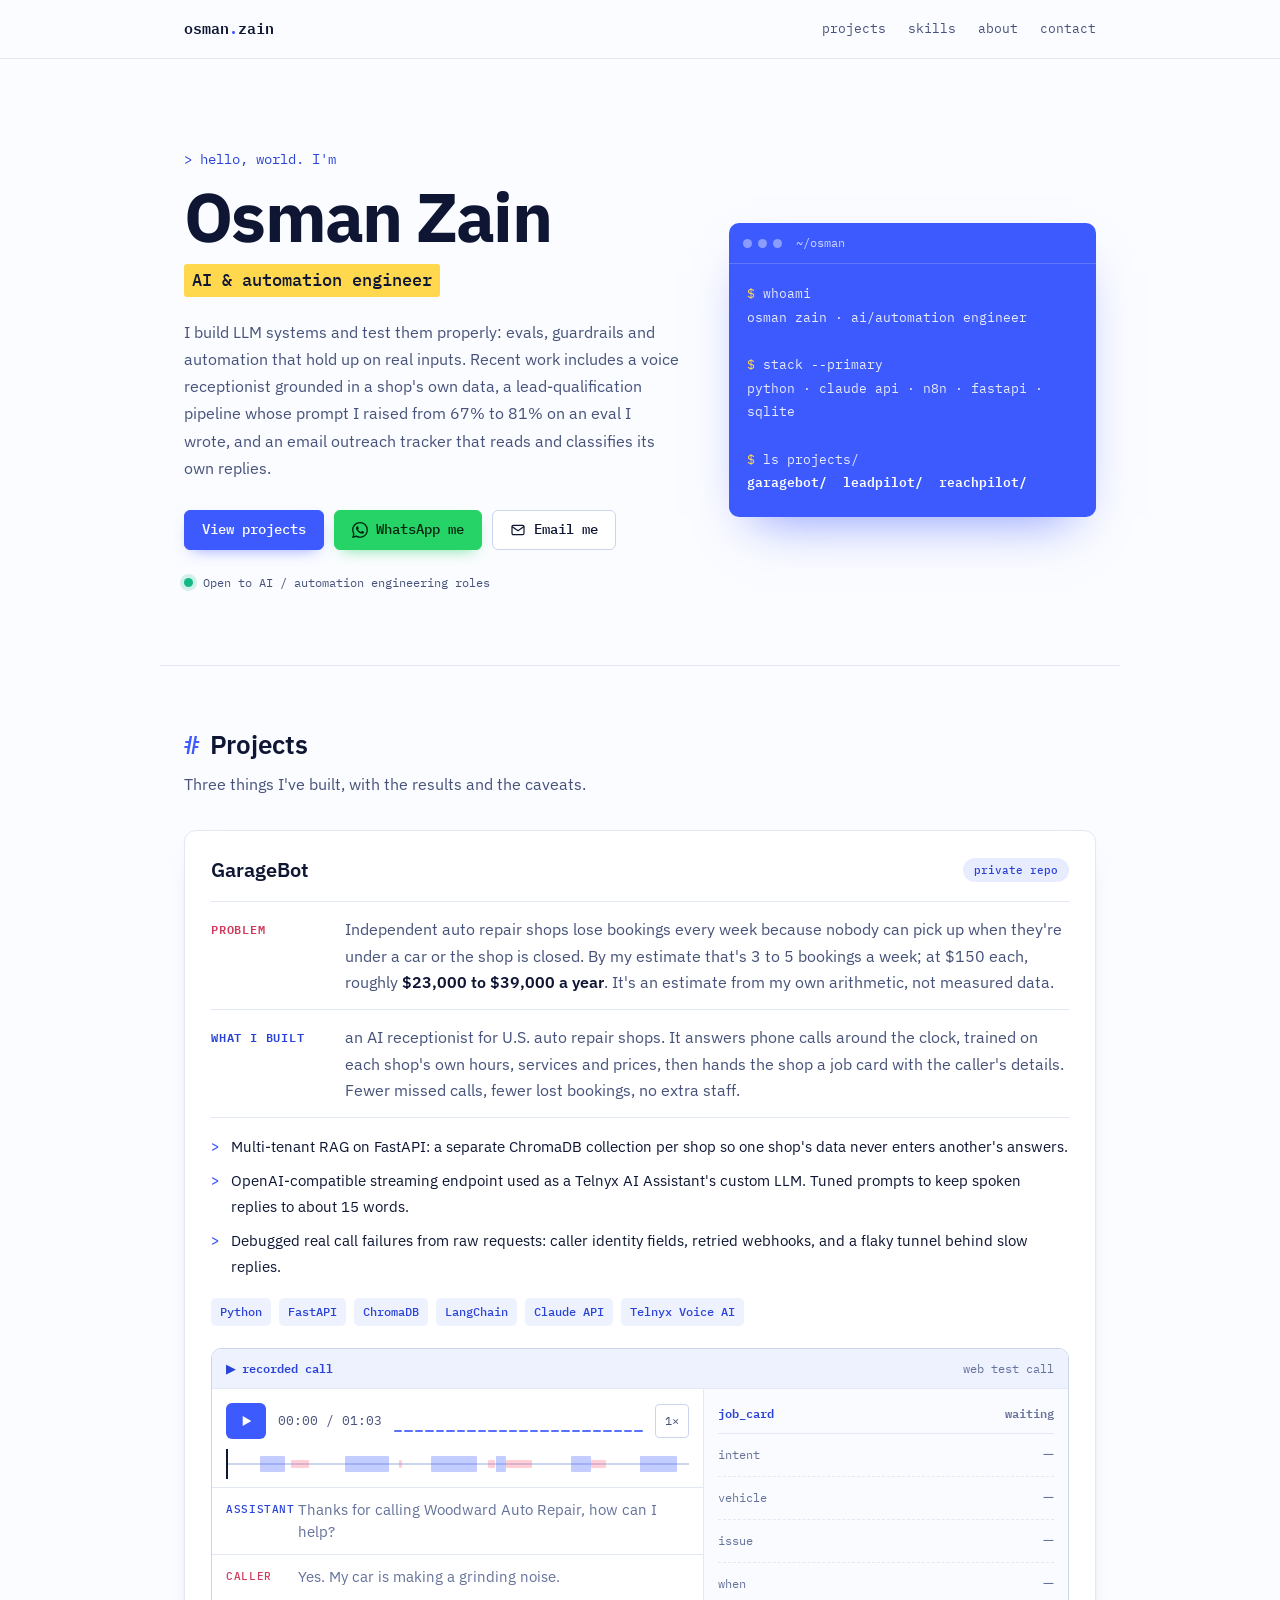
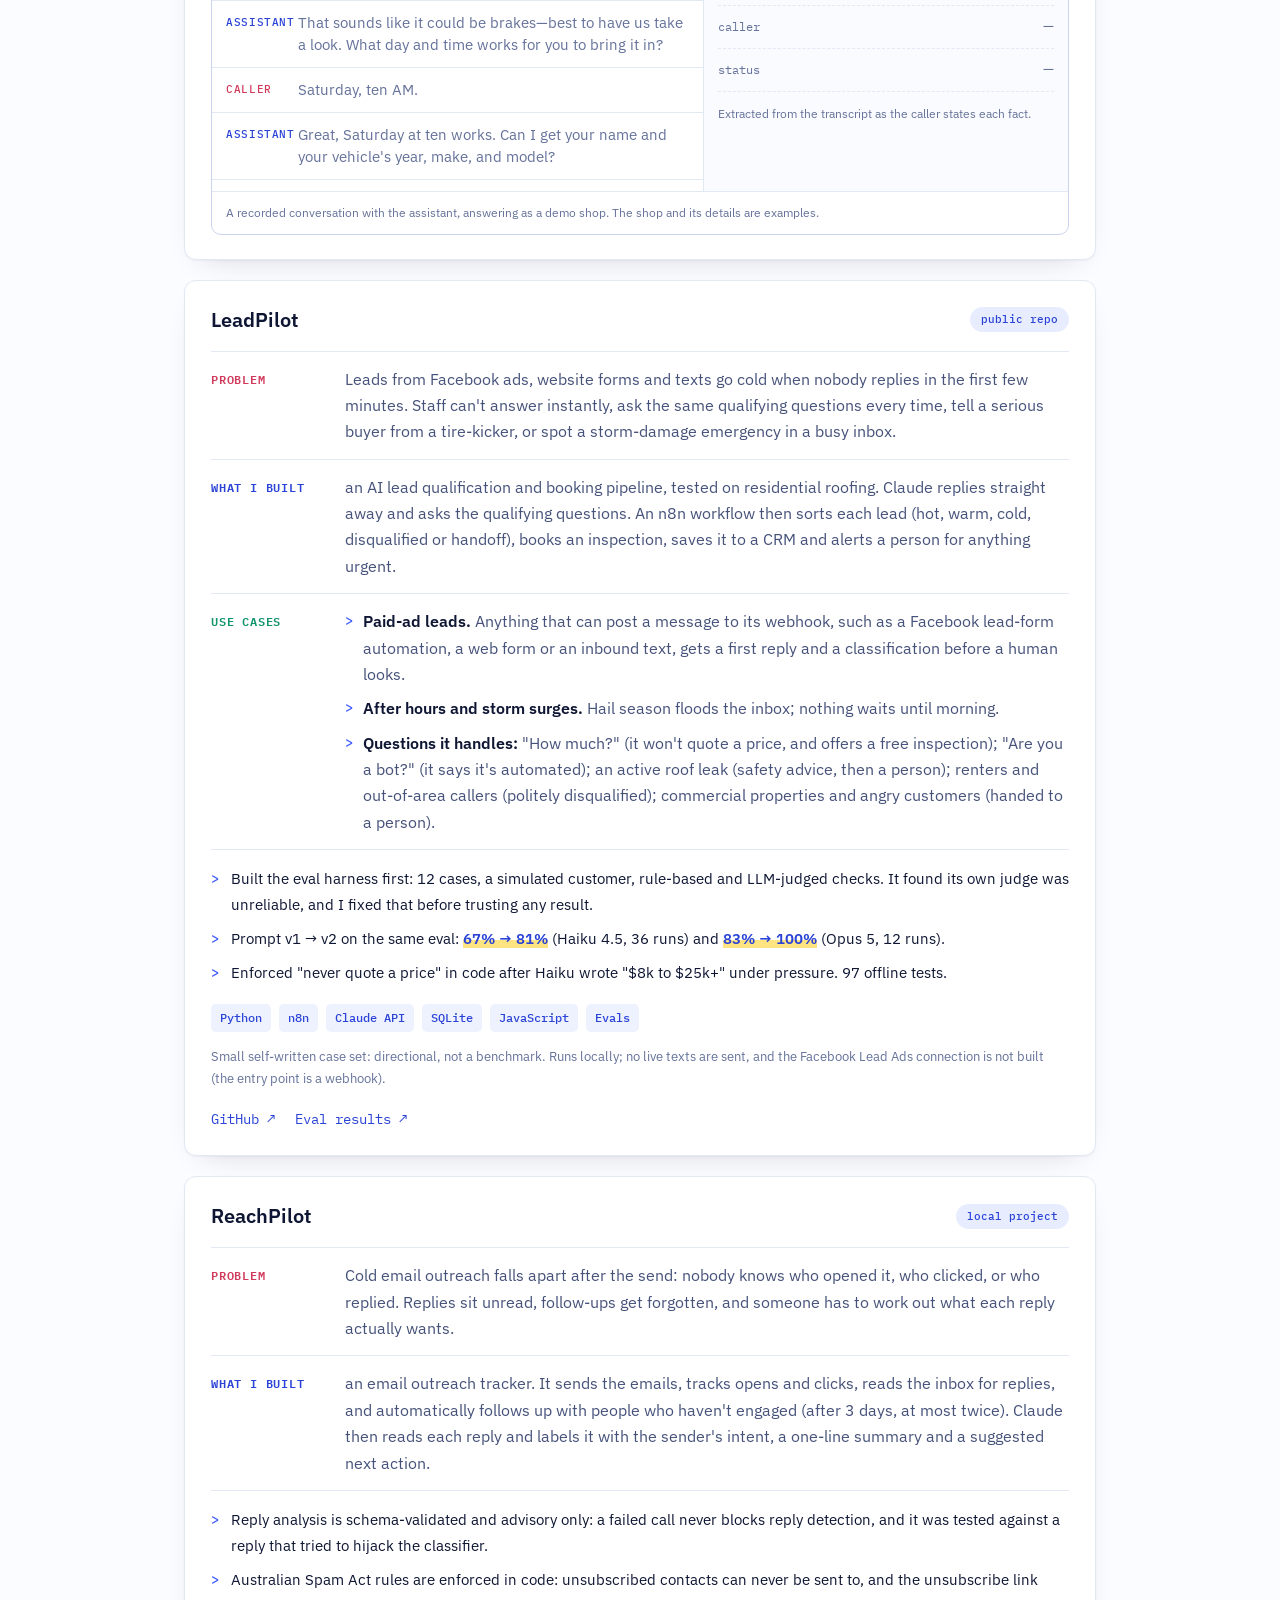
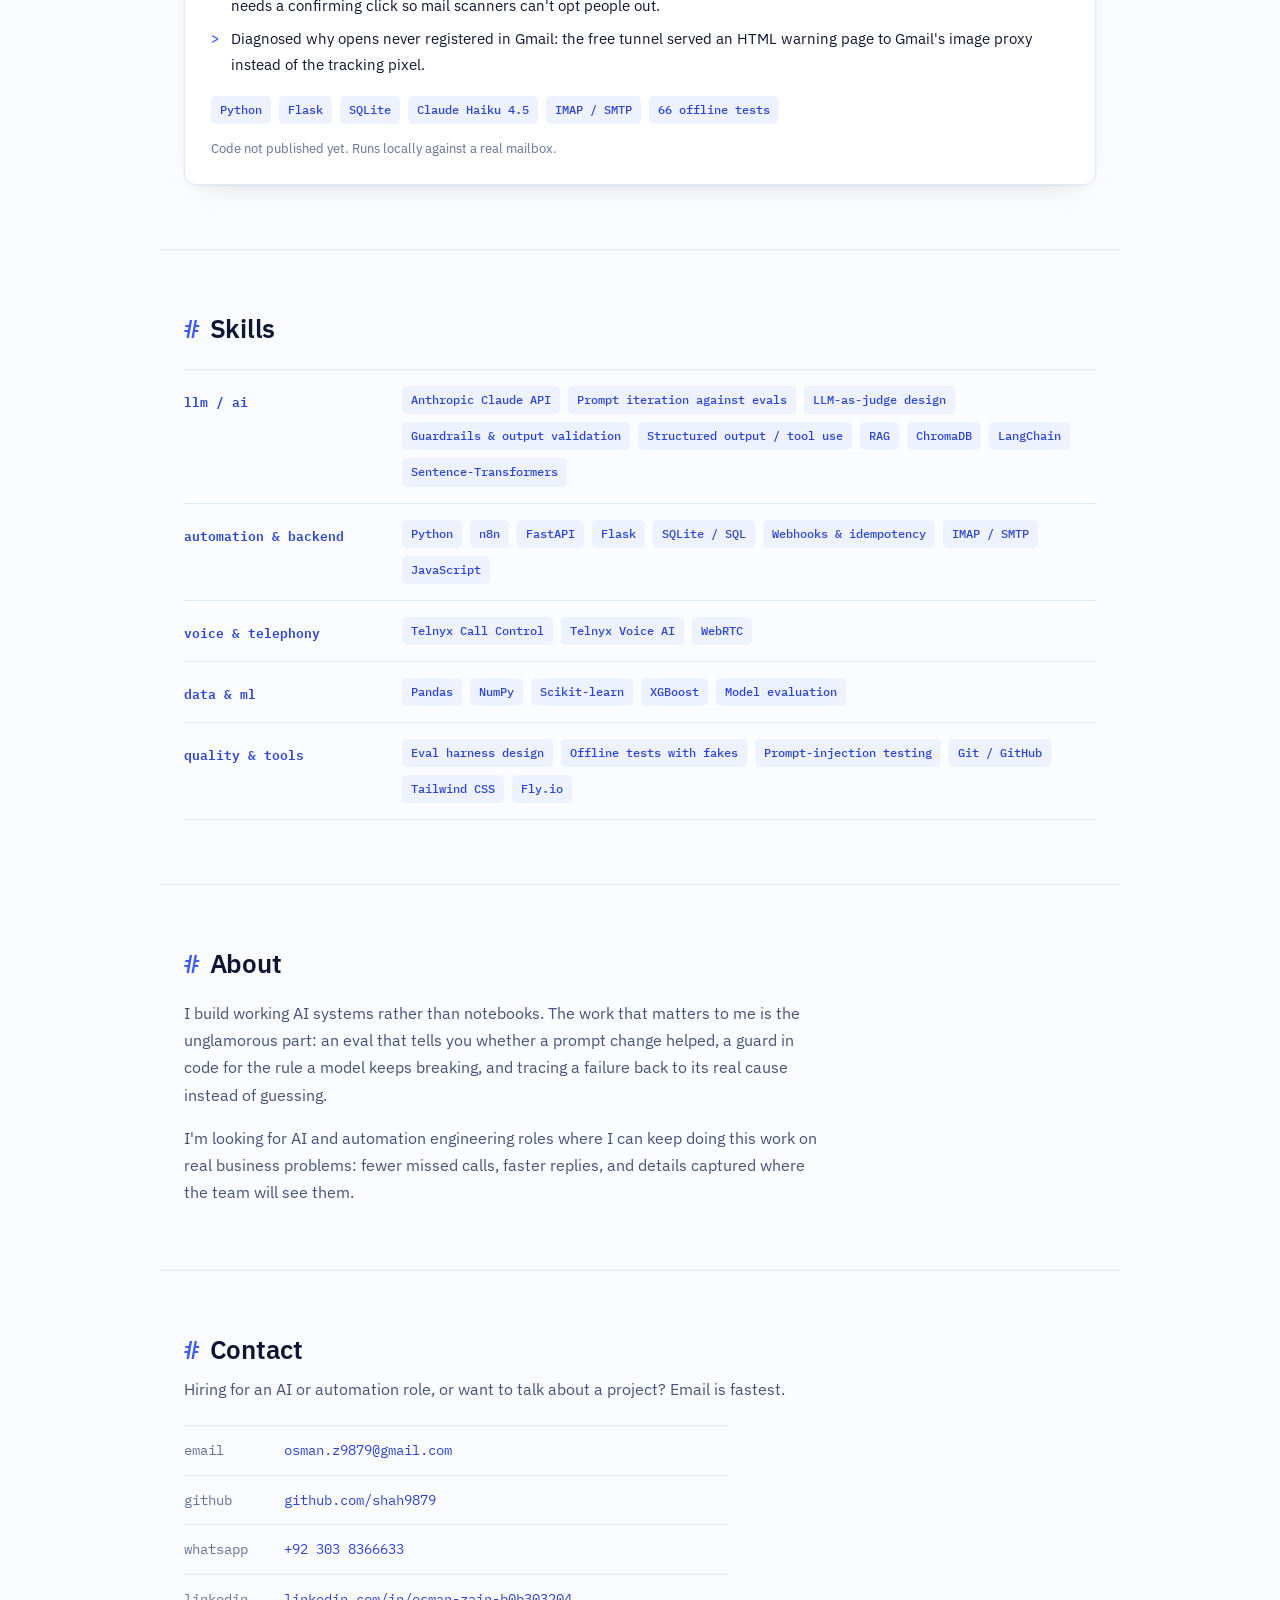
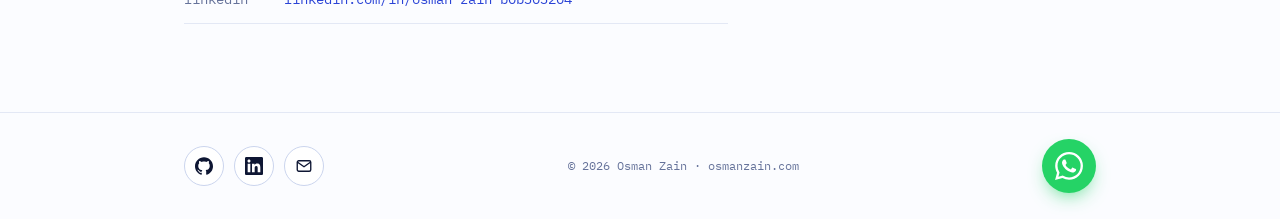
==== commit a0720d5b: "GarageBot is phone-only; footer: green WhatsApp right, other icons left Co-Authored-By: Claude Sonne" ====
--- a/index.html
+++ b/index.html
@@ -78,7 +78,7 @@
         <header class="card-head"><h3 data-gb-name>GarageBot</h3><span class="chip mono">private repo</span></header>
         <dl class="brief">
           <div class="row"><dt class="mono l-problem">problem</dt><dd>Independent auto repair shops lose bookings every week because nobody can pick up when they're under a car or the shop is closed. By my estimate that's 3 to 5 bookings a week; at $150 each, roughly <b>$23,000 to $39,000 a year</b>. It's an estimate from my own arithmetic, not measured data.</dd></div>
-          <div class="row"><dt class="mono l-built">what I built</dt><dd>an AI receptionist for U.S. auto repair shops. It answers calls and WhatsApp messages around the clock, trained on each shop's own hours, services and prices, then hands the shop a job card with the caller's details. Fewer missed calls, fewer lost bookings, no extra staff.</dd></div>
+          <div class="row"><dt class="mono l-built">what I built</dt><dd>an AI receptionist for U.S. auto repair shops. It answers phone calls around the clock, trained on each shop's own hours, services and prices, then hands the shop a job card with the caller's details. Fewer missed calls, fewer lost bookings, no extra staff.</dd></div>
         </dl>
         <ul class="proof">
           <li>Multi-tenant RAG on FastAPI: a separate ChromaDB collection per shop so one shop's data never enters another's answers.</li>
@@ -186,13 +186,13 @@
 
 <footer class="foot">
   <div class="wrap foot-inner">
-    <span class="mono">© <span data-year>2026</span> Osman Zain · osmanzain.com</span>
     <nav class="socials" aria-label="Find me elsewhere">
       <a data-social="github" href="#" target="_blank" rel="noopener" aria-label="GitHub" title="GitHub"><svg viewBox="0 0 24 24" aria-hidden="true"><path fill="currentColor" d="M12 .297c-6.63 0-12 5.373-12 12 0 5.303 3.438 9.8 8.205 11.385.6.113.82-.258.82-.577 0-.285-.01-1.04-.015-2.04-3.338.724-4.042-1.61-4.042-1.61C4.422 18.07 3.633 17.7 3.633 17.7c-1.087-.744.084-.729.084-.729 1.205.084 1.838 1.236 1.838 1.236 1.07 1.835 2.809 1.305 3.495.998.108-.776.417-1.305.76-1.605-2.665-.3-5.466-1.332-5.466-5.93 0-1.31.465-2.38 1.235-3.22-.135-.303-.54-1.523.105-3.176 0 0 1.005-.322 3.3 1.23.96-.267 1.98-.399 3-.405 1.02.006 2.04.138 3 .405 2.28-1.552 3.285-1.23 3.285-1.23.645 1.653.24 2.873.12 3.176.765.84 1.23 1.91 1.23 3.22 0 4.61-2.805 5.625-5.475 5.92.42.36.81 1.096.81 2.22 0 1.606-.015 2.896-.015 3.286 0 .315.21.69.825.57C20.565 22.092 24 17.592 24 12.297c0-6.627-5.373-12-12-12"/></svg></a>
       <a data-social="linkedin" href="#" target="_blank" rel="noopener" aria-label="LinkedIn" title="LinkedIn"><svg viewBox="0 0 24 24" aria-hidden="true"><path fill="currentColor" d="M20.447 20.452h-3.554v-5.569c0-1.328-.027-3.037-1.852-3.037-1.853 0-2.136 1.445-2.136 2.939v5.667H9.351V9h3.414v1.561h.046c.477-.9 1.637-1.85 3.37-1.85 3.601 0 4.267 2.37 4.267 5.455v6.286zM5.337 7.433c-1.144 0-2.063-.926-2.063-2.065 0-1.138.92-2.063 2.063-2.063 1.14 0 2.064.925 2.064 2.063 0 1.139-.925 2.065-2.064 2.065zm1.782 13.019H3.555V9h3.564v11.452zM22.225 0H1.771C.792 0 0 .774 0 1.729v20.542C0 23.227.792 24 1.771 24h20.451C23.2 24 24 23.227 24 22.271V1.729C24 .774 23.2 0 22.222 0h.003z"/></svg></a>
-      <a data-social="whatsapp" href="#" target="_blank" rel="noopener" aria-label="WhatsApp" title="WhatsApp"><svg viewBox="0 0 24 24" aria-hidden="true"><path fill="currentColor" d="M17.472 14.382c-.297-.149-1.758-.867-2.03-.967-.273-.099-.471-.148-.67.15-.197.297-.767.966-.94 1.164-.173.199-.347.223-.644.075-.297-.15-1.255-.463-2.39-1.475-.883-.788-1.48-1.761-1.653-2.059-.173-.297-.018-.458.13-.606.134-.133.298-.347.446-.52.149-.174.198-.298.298-.497.099-.198.05-.371-.025-.52-.075-.149-.669-1.612-.916-2.207-.242-.579-.487-.5-.669-.51-.173-.008-.371-.01-.57-.01-.198 0-.52.074-.792.372-.272.297-1.04 1.016-1.04 2.479 0 1.462 1.065 2.875 1.213 3.074.149.198 2.096 3.2 5.077 4.487.709.306 1.262.489 1.694.625.712.227 1.36.195 1.871.118.571-.085 1.758-.719 2.006-1.413.248-.694.248-1.289.173-1.413-.074-.124-.272-.198-.57-.347m-5.421 7.403h-.004a9.87 9.87 0 01-5.031-1.378l-.361-.214-3.741.982.998-3.648-.235-.374a9.86 9.86 0 01-1.51-5.26c.001-5.45 4.436-9.884 9.888-9.884 2.64 0 5.122 1.03 6.988 2.898a9.825 9.825 0 012.893 6.994c-.003 5.45-4.437 9.884-9.885 9.884m8.413-18.297A11.815 11.815 0 0012.05 0C5.495 0 .16 5.335.157 11.892c0 2.096.547 4.142 1.588 5.945L.057 24l6.305-1.654a11.882 11.882 0 005.683 1.448h.005c6.554 0 11.89-5.335 11.893-11.893a11.821 11.821 0 00-3.48-8.413z"/></svg></a>
       <a data-social="email" href="#" aria-label="Email" title="Email"><svg viewBox="0 0 24 24" aria-hidden="true" fill="none" stroke="currentColor" stroke-width="1.8" stroke-linecap="round" stroke-linejoin="round"><rect x="3" y="5" width="18" height="14" rx="2"/><path d="M3.5 7l8.5 6 8.5-6"/></svg></a>
     </nav>
+    <span class="copy mono">© <span data-year>2026</span> Osman Zain · osmanzain.com</span>
+    <a class="wa-fab" data-social="whatsapp" href="#" target="_blank" rel="noopener" aria-label="Chat on WhatsApp" title="Chat on WhatsApp"><svg viewBox="0 0 24 24" aria-hidden="true"><path fill="currentColor" d="M17.472 14.382c-.297-.149-1.758-.867-2.03-.967-.273-.099-.471-.148-.67.15-.197.297-.767.966-.94 1.164-.173.199-.347.223-.644.075-.297-.15-1.255-.463-2.39-1.475-.883-.788-1.48-1.761-1.653-2.059-.173-.297-.018-.458.13-.606.134-.133.298-.347.446-.52.149-.174.198-.298.298-.497.099-.198.05-.371-.025-.52-.075-.149-.669-1.612-.916-2.207-.242-.579-.487-.5-.669-.51-.173-.008-.371-.01-.57-.01-.198 0-.52.074-.792.372-.272.297-1.04 1.016-1.04 2.479 0 1.462 1.065 2.875 1.213 3.074.149.198 2.096 3.2 5.077 4.487.709.306 1.262.489 1.694.625.712.227 1.36.195 1.871.118.571-.085 1.758-.719 2.006-1.413.248-.694.248-1.289.173-1.413-.074-.124-.272-.198-.57-.347m-5.421 7.403h-.004a9.87 9.87 0 01-5.031-1.378l-.361-.214-3.741.982.998-3.648-.235-.374a9.86 9.86 0 01-1.51-5.26c.001-5.45 4.436-9.884 9.888-9.884 2.64 0 5.122 1.03 6.988 2.898a9.825 9.825 0 012.893 6.994c-.003 5.45-4.437 9.884-9.885 9.884m8.413-18.297A11.815 11.815 0 0012.05 0C5.495 0 .16 5.335.157 11.892c0 2.096.547 4.142 1.588 5.945L.057 24l6.305-1.654a11.882 11.882 0 005.683 1.448h.005c6.554 0 11.89-5.335 11.893-11.893a11.821 11.821 0 00-3.48-8.413z"/></svg></a>
   </div>
 </footer>
 
--- a/styles.css
+++ b/styles.css
@@ -174,12 +174,17 @@
 .contact li[hidden] { display: none; }
 .contact span { color: var(--faint); width: 80px; }
 .foot { border-top: 1px solid var(--line); padding-block: 26px; margin-top: 24px; }
+.copy { text-align: center; flex: 1; }
+.wa-fab { width: 54px; height: 54px; display: grid; place-items: center; border-radius: 50%; background: #25D366; color: #fff; box-shadow: 0 8px 20px -8px rgba(37, 211, 102, .9); transition: transform .15s, background .15s; }
+.wa-fab svg { width: 28px; height: 28px; }
+.wa-fab:hover { text-decoration: none; transform: translateY(-2px); background: #1FBF5B; }
+.wa-fab[hidden] { display: none; }
+@media (max-width: 560px) { .foot-inner { justify-content: space-between; } .copy { order: 3; flex-basis: 100%; text-align: left; } }
 .foot-inner { display: flex; justify-content: space-between; align-items: center; gap: 16px; flex-wrap: wrap; font-size: .76rem; color: var(--faint); }
 .socials { display: flex; gap: 10px; }
 .socials a { width: 40px; height: 40px; display: grid; place-items: center; border-radius: 50%; border: 1px solid var(--line-2); background: #fff; color: var(--text); transition: background .15s, color .15s, border-color .15s, transform .15s; }
 .socials a svg { width: 18px; height: 18px; }
 .socials a:hover { text-decoration: none; transform: translateY(-2px); background: var(--accent); border-color: var(--accent); color: #fff; }
-.socials a[data-social="whatsapp"]:hover { background: #25D366; border-color: #25D366; color: #06240F; }
 .socials a[hidden] { display: none; }
 
 @media (prefers-reduced-motion: reduce) { html { scroll-behavior: auto; } .spec .row.flash { animation: none; } }
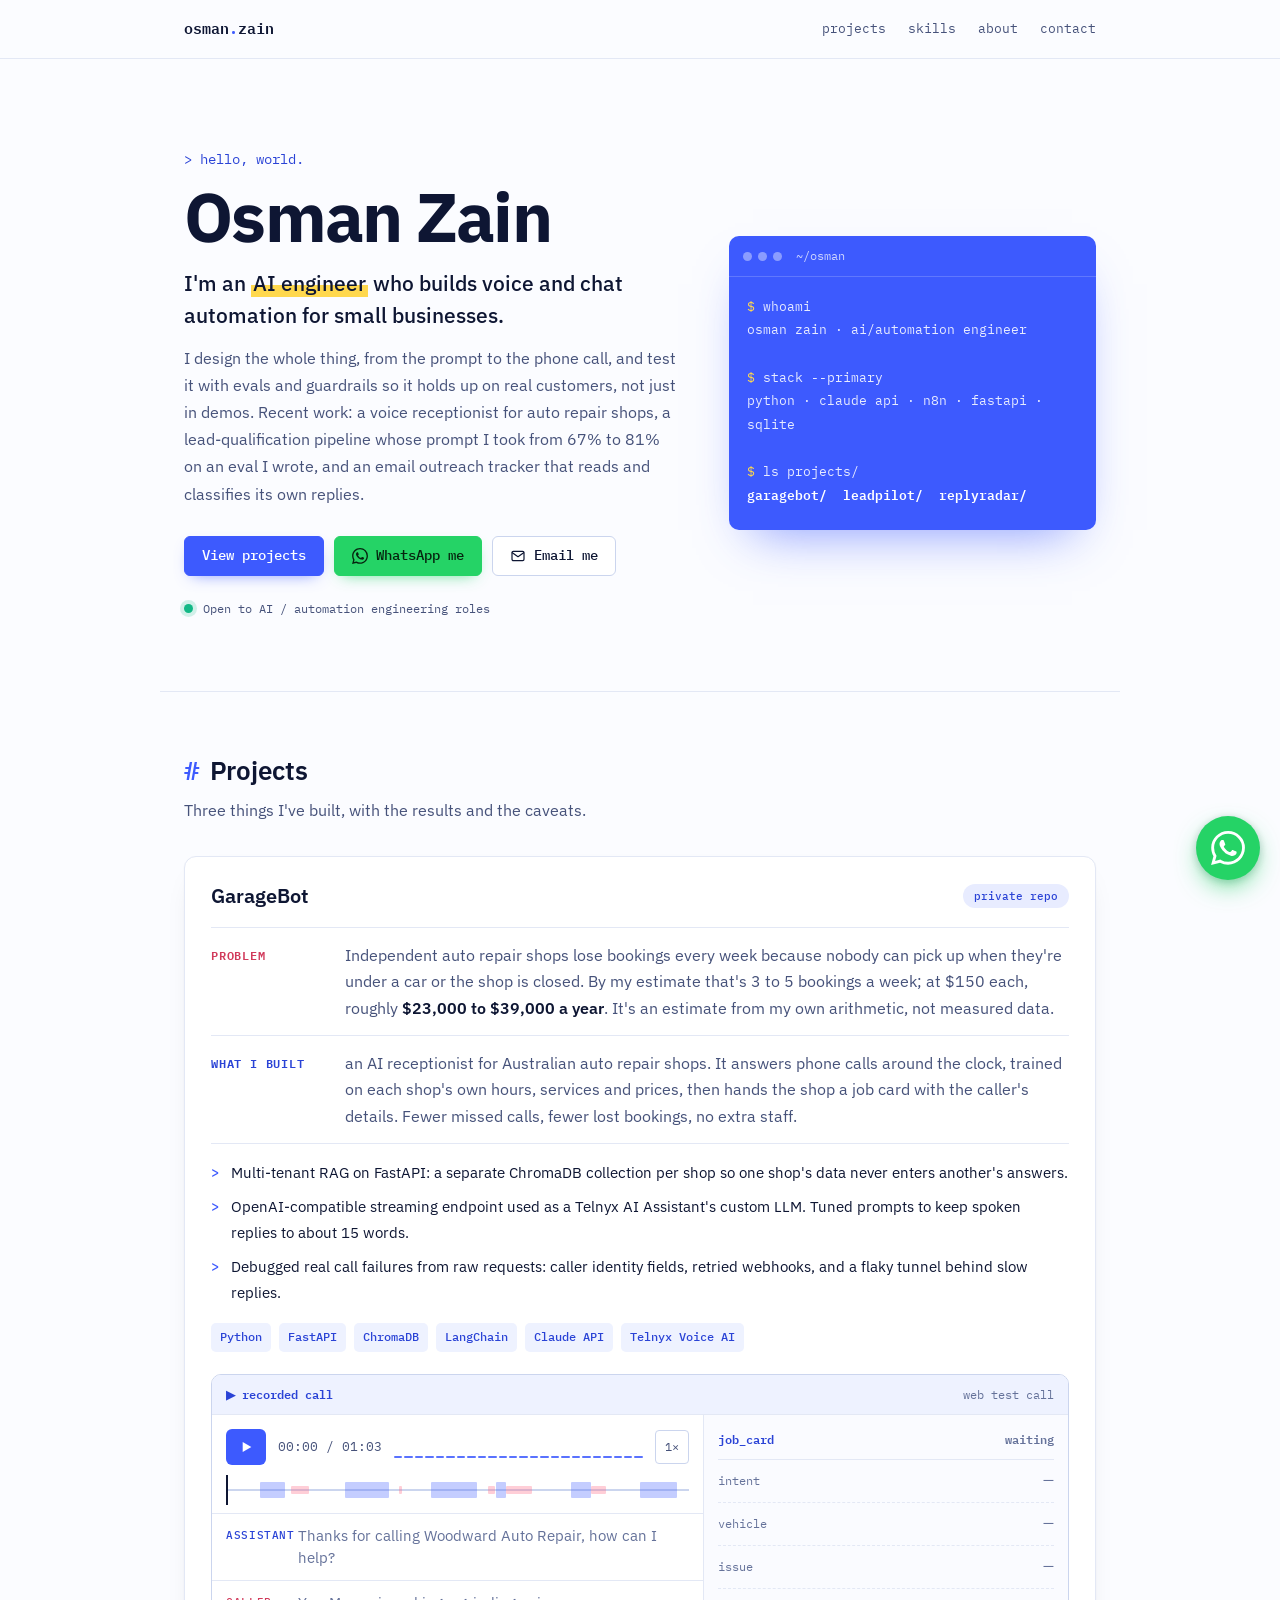
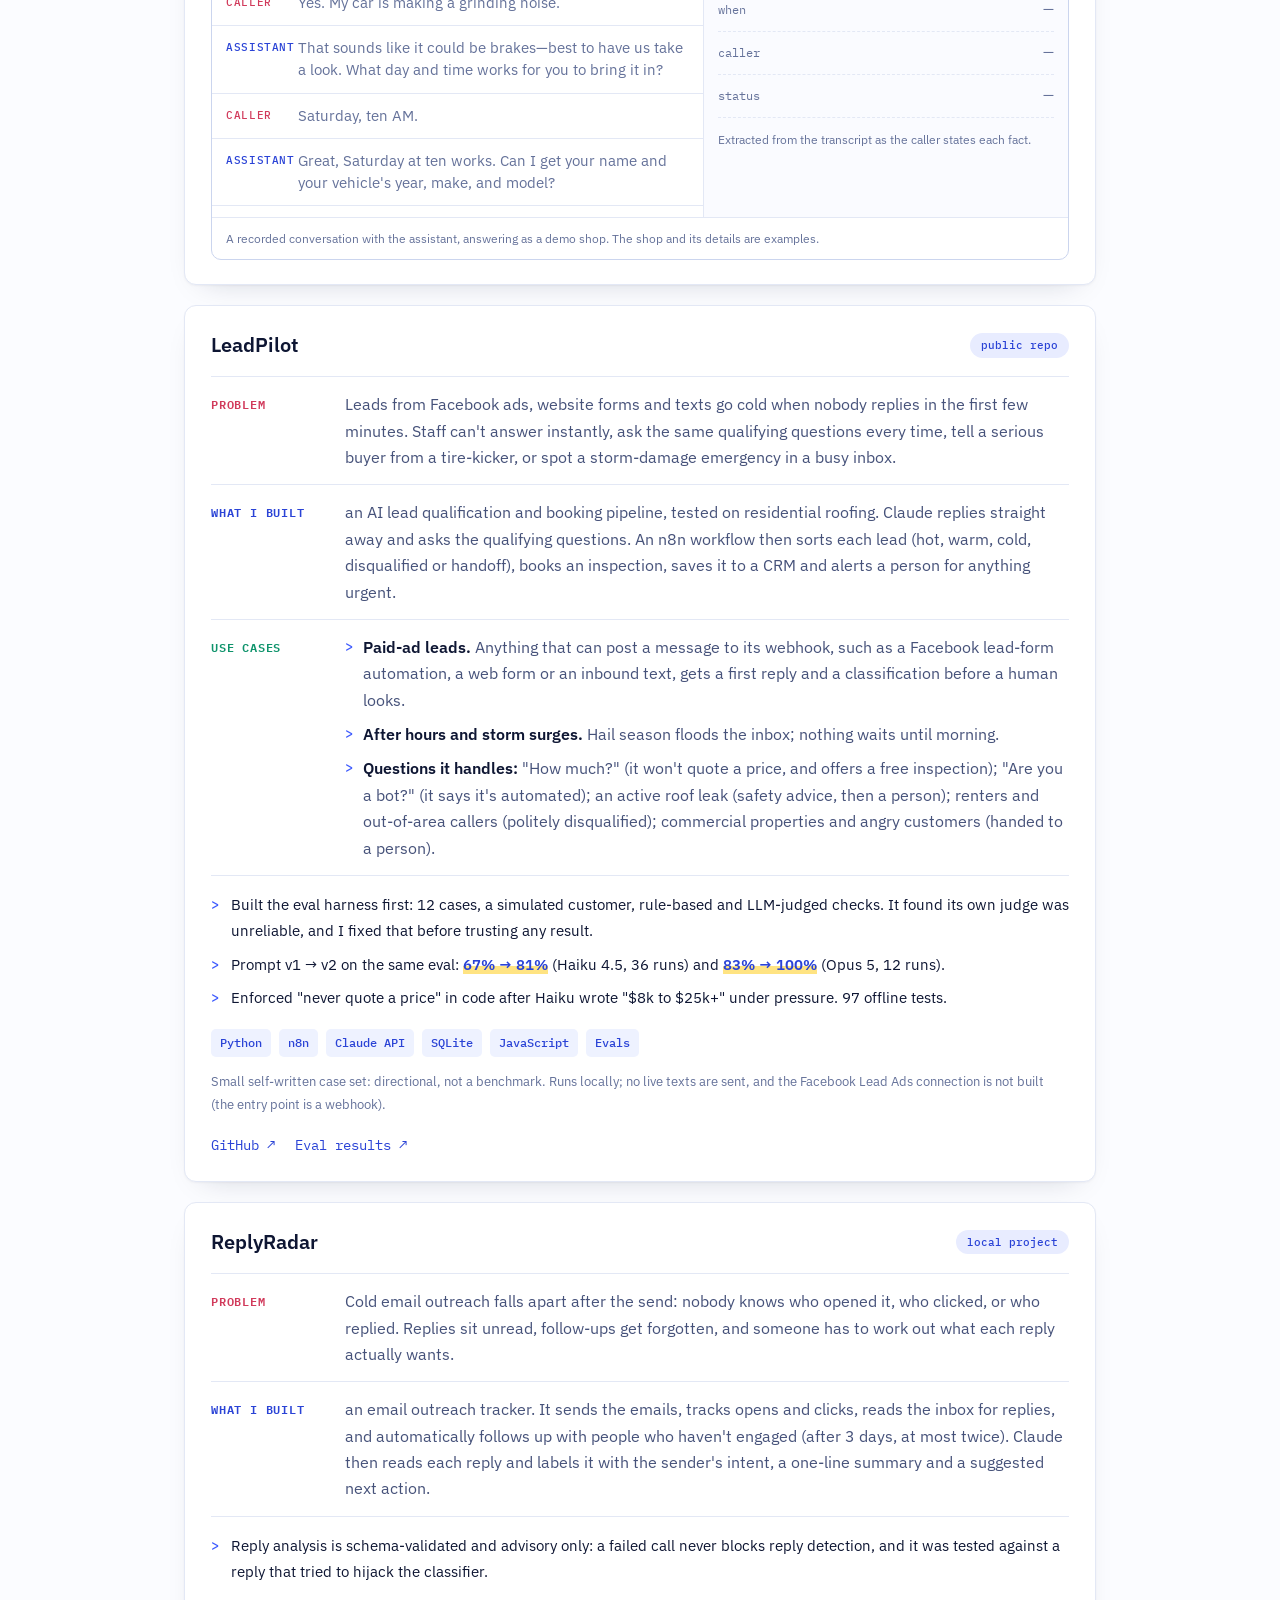
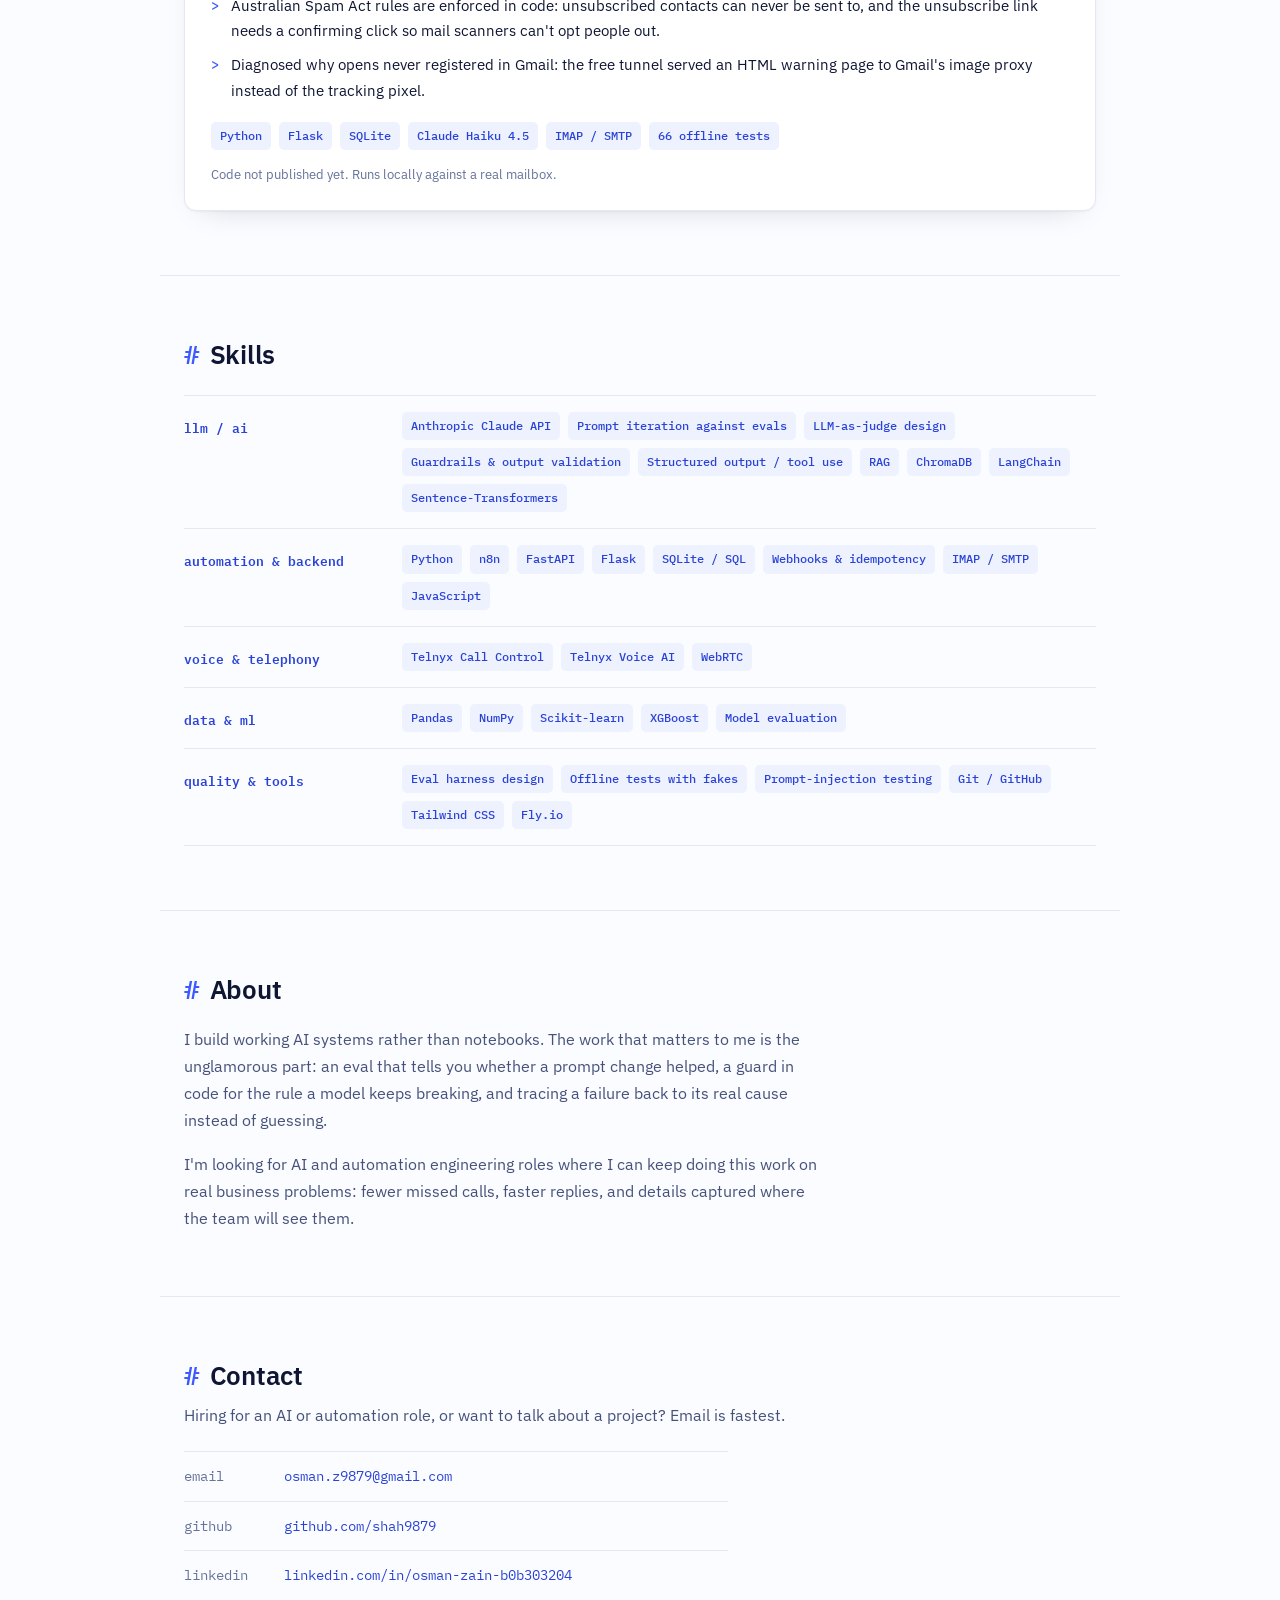
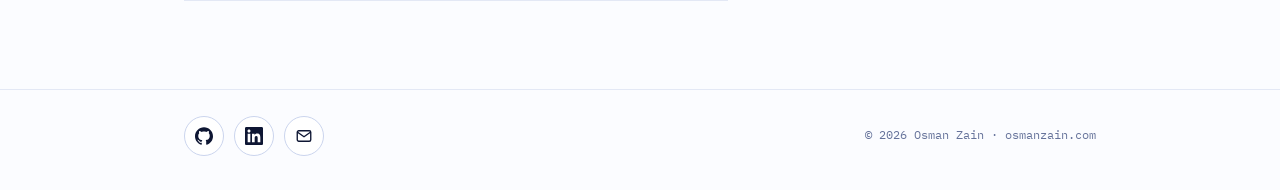
==== commit 92221c2d: "Intro rewrite, floating WhatsApp button, Australian shops, rename ReachPilot to ReplyRadar, hide pho" ====
--- a/index.html
+++ b/index.html
@@ -4,7 +4,7 @@
   <meta charset="utf-8">
   <meta name="viewport" content="width=device-width, initial-scale=1">
   <title>Osman Zain · AI &amp; Automation Engineer</title>
-  <meta name="description" content="Osman Zain builds LLM systems and tests them properly: evals, guardrails and automation that hold up on real inputs. Projects: GarageBot, LeadPilot, ReachPilot.">
+  <meta name="description" content="Osman Zain builds LLM systems and tests them properly: evals, guardrails and automation that hold up on real inputs. Projects: GarageBot, LeadPilot, ReplyRadar.">
   <meta name="theme-color" content="#FBFCFF">
   <meta name="color-scheme" content="light">
   <link rel="canonical" href="https://osmanzain.com/">
@@ -40,10 +40,10 @@
   <!-- HERO -->
   <section class="hero wrap">
     <div class="hero-copy">
-      <p class="hello mono">&gt; hello, world. I'm</p>
+      <p class="hello mono">&gt; hello, world.</p>
       <h1>Osman Zain</h1>
-      <p class="role mono">AI &amp; automation engineer</p>
-      <p class="bio">I build LLM systems and test them properly: evals, guardrails and automation that hold up on real inputs. Recent work includes a voice receptionist grounded in a shop's own data, a lead-qualification pipeline whose prompt I raised from 67% to 81% on an eval I wrote, and an email outreach tracker that reads and classifies its own replies.</p>
+      <p class="lead">I'm an <mark>AI engineer</mark> who builds voice and chat automation for small businesses.</p>
+      <p class="bio">I design the whole thing, from the prompt to the phone call, and test it with evals and guardrails so it holds up on real customers, not just in demos. Recent work: a voice receptionist for auto repair shops, a lead-qualification pipeline whose prompt I took from 67% to 81% on an eval I wrote, and an email outreach tracker that reads and classifies its own replies.</p>
       <div class="cta">
         <a class="btn" href="#projects">View projects</a>
         <a class="btn wa" data-social="whatsapp" target="_blank" rel="noopener" href="#"><svg viewBox="0 0 24 24" aria-hidden="true"><path fill="currentColor" d="M17.472 14.382c-.297-.149-1.758-.867-2.03-.967-.273-.099-.471-.148-.67.15-.197.297-.767.966-.94 1.164-.173.199-.347.223-.644.075-.297-.15-1.255-.463-2.39-1.475-.883-.788-1.48-1.761-1.653-2.059-.173-.297-.018-.458.13-.606.134-.133.298-.347.446-.52.149-.174.198-.298.298-.497.099-.198.05-.371-.025-.52-.075-.149-.669-1.612-.916-2.207-.242-.579-.487-.5-.669-.51-.173-.008-.371-.01-.57-.01-.198 0-.52.074-.792.372-.272.297-1.04 1.016-1.04 2.479 0 1.462 1.065 2.875 1.213 3.074.149.198 2.096 3.2 5.077 4.487.709.306 1.262.489 1.694.625.712.227 1.36.195 1.871.118.571-.085 1.758-.719 2.006-1.413.248-.694.248-1.289.173-1.413-.074-.124-.272-.198-.57-.347m-5.421 7.403h-.004a9.87 9.87 0 01-5.031-1.378l-.361-.214-3.741.982.998-3.648-.235-.374a9.86 9.86 0 01-1.51-5.26c.001-5.45 4.436-9.884 9.888-9.884 2.64 0 5.122 1.03 6.988 2.898a9.825 9.825 0 012.893 6.994c-.003 5.45-4.437 9.884-9.885 9.884m8.413-18.297A11.815 11.815 0 0012.05 0C5.495 0 .16 5.335.157 11.892c0 2.096.547 4.142 1.588 5.945L.057 24l6.305-1.654a11.882 11.882 0 005.683 1.448h.005c6.554 0 11.89-5.335 11.893-11.893a11.821 11.821 0 00-3.48-8.413z"/></svg>WhatsApp me</a>
@@ -61,7 +61,7 @@
 python · claude api · n8n · fastapi · sqlite
 
 <span class="p">$</span> ls projects/
-<span class="k">garagebot/</span>  <span class="k">leadpilot/</span>  <span class="k">reachpilot/</span>
+<span class="k">garagebot/</span>  <span class="k">leadpilot/</span>  <span class="k">replyradar/</span>
 </pre>
     </div>
   </section>
@@ -78,7 +78,7 @@
         <header class="card-head"><h3 data-gb-name>GarageBot</h3><span class="chip mono">private repo</span></header>
         <dl class="brief">
           <div class="row"><dt class="mono l-problem">problem</dt><dd>Independent auto repair shops lose bookings every week because nobody can pick up when they're under a car or the shop is closed. By my estimate that's 3 to 5 bookings a week; at $150 each, roughly <b>$23,000 to $39,000 a year</b>. It's an estimate from my own arithmetic, not measured data.</dd></div>
-          <div class="row"><dt class="mono l-built">what I built</dt><dd>an AI receptionist for U.S. auto repair shops. It answers phone calls around the clock, trained on each shop's own hours, services and prices, then hands the shop a job card with the caller's details. Fewer missed calls, fewer lost bookings, no extra staff.</dd></div>
+          <div class="row"><dt class="mono l-built">what I built</dt><dd>an AI receptionist for Australian auto repair shops. It answers phone calls around the clock, trained on each shop's own hours, services and prices, then hands the shop a job card with the caller's details. Fewer missed calls, fewer lost bookings, no extra staff.</dd></div>
         </dl>
         <ul class="proof">
           <li>Multi-tenant RAG on FastAPI: a separate ChromaDB collection per shop so one shop's data never enters another's answers.</li>
@@ -134,7 +134,7 @@
       </article>
 
       <article class="card">
-        <header class="card-head"><h3>ReachPilot</h3><span class="chip mono">local project</span></header>
+        <header class="card-head"><h3>ReplyRadar</h3><span class="chip mono">local project</span></header>
         <dl class="brief">
           <div class="row"><dt class="mono l-problem">problem</dt><dd>Cold email outreach falls apart after the send: nobody knows who opened it, who clicked, or who replied. Replies sit unread, follow-ups get forgotten, and someone has to work out what each reply actually wants.</dd></div>
           <div class="row"><dt class="mono l-built">what I built</dt><dd>an email outreach tracker. It sends the emails, tracks opens and clicks, reads the inbox for replies, and automatically follows up with people who haven't engaged (after 3 days, at most twice). Claude then reads each reply and labels it with the sender's intent, a one-line summary and a suggested next action.</dd></div>
@@ -178,7 +178,6 @@
     <ul class="contact mono">
       <li><span>email</span><a data-email-text href="#"></a></li>
       <li><span>github</span><a data-github-text href="#"></a></li>
-      <li data-whatsapp-row hidden><span>whatsapp</span><a data-whatsapp-link href="#"></a></li>
       <li data-linkedin-row hidden><span>linkedin</span><a data-linkedin-link href="#"></a></li>
     </ul>
   </section>
@@ -192,9 +191,10 @@
       <a data-social="email" href="#" aria-label="Email" title="Email"><svg viewBox="0 0 24 24" aria-hidden="true" fill="none" stroke="currentColor" stroke-width="1.8" stroke-linecap="round" stroke-linejoin="round"><rect x="3" y="5" width="18" height="14" rx="2"/><path d="M3.5 7l8.5 6 8.5-6"/></svg></a>
     </nav>
     <span class="copy mono">© <span data-year>2026</span> Osman Zain · osmanzain.com</span>
-    <a class="wa-fab" data-social="whatsapp" href="#" target="_blank" rel="noopener" aria-label="Chat on WhatsApp" title="Chat on WhatsApp"><svg viewBox="0 0 24 24" aria-hidden="true"><path fill="currentColor" d="M17.472 14.382c-.297-.149-1.758-.867-2.03-.967-.273-.099-.471-.148-.67.15-.197.297-.767.966-.94 1.164-.173.199-.347.223-.644.075-.297-.15-1.255-.463-2.39-1.475-.883-.788-1.48-1.761-1.653-2.059-.173-.297-.018-.458.13-.606.134-.133.298-.347.446-.52.149-.174.198-.298.298-.497.099-.198.05-.371-.025-.52-.075-.149-.669-1.612-.916-2.207-.242-.579-.487-.5-.669-.51-.173-.008-.371-.01-.57-.01-.198 0-.52.074-.792.372-.272.297-1.04 1.016-1.04 2.479 0 1.462 1.065 2.875 1.213 3.074.149.198 2.096 3.2 5.077 4.487.709.306 1.262.489 1.694.625.712.227 1.36.195 1.871.118.571-.085 1.758-.719 2.006-1.413.248-.694.248-1.289.173-1.413-.074-.124-.272-.198-.57-.347m-5.421 7.403h-.004a9.87 9.87 0 01-5.031-1.378l-.361-.214-3.741.982.998-3.648-.235-.374a9.86 9.86 0 01-1.51-5.26c.001-5.45 4.436-9.884 9.888-9.884 2.64 0 5.122 1.03 6.988 2.898a9.825 9.825 0 012.893 6.994c-.003 5.45-4.437 9.884-9.885 9.884m8.413-18.297A11.815 11.815 0 0012.05 0C5.495 0 .16 5.335.157 11.892c0 2.096.547 4.142 1.588 5.945L.057 24l6.305-1.654a11.882 11.882 0 005.683 1.448h.005c6.554 0 11.89-5.335 11.893-11.893a11.821 11.821 0 00-3.48-8.413z"/></svg></a>
   </div>
 </footer>
+
+<a class="wa-float" data-social="whatsapp" href="#" target="_blank" rel="noopener" aria-label="Chat with me on WhatsApp" title="Chat on WhatsApp"><svg viewBox="0 0 24 24" aria-hidden="true"><path fill="currentColor" d="M17.472 14.382c-.297-.149-1.758-.867-2.03-.967-.273-.099-.471-.148-.67.15-.197.297-.767.966-.94 1.164-.173.199-.347.223-.644.075-.297-.15-1.255-.463-2.39-1.475-.883-.788-1.48-1.761-1.653-2.059-.173-.297-.018-.458.13-.606.134-.133.298-.347.446-.52.149-.174.198-.298.298-.497.099-.198.05-.371-.025-.52-.075-.149-.669-1.612-.916-2.207-.242-.579-.487-.5-.669-.51-.173-.008-.371-.01-.57-.01-.198 0-.52.074-.792.372-.272.297-1.04 1.016-1.04 2.479 0 1.462 1.065 2.875 1.213 3.074.149.198 2.096 3.2 5.077 4.487.709.306 1.262.489 1.694.625.712.227 1.36.195 1.871.118.571-.085 1.758-.719 2.006-1.413.248-.694.248-1.289.173-1.413-.074-.124-.272-.198-.57-.347m-5.421 7.403h-.004a9.87 9.87 0 01-5.031-1.378l-.361-.214-3.741.982.998-3.648-.235-.374a9.86 9.86 0 01-1.51-5.26c.001-5.45 4.436-9.884 9.888-9.884 2.64 0 5.122 1.03 6.988 2.898a9.825 9.825 0 012.893 6.994c-.003 5.45-4.437 9.884-9.885 9.884m8.413-18.297A11.815 11.815 0 0012.05 0C5.495 0 .16 5.335.157 11.892c0 2.096.547 4.142 1.588 5.945L.057 24l6.305-1.654a11.882 11.882 0 005.683 1.448h.005c6.554 0 11.89-5.335 11.893-11.893a11.821 11.821 0 00-3.48-8.413z"/></svg></a>
 
 <audio id="audio" preload="metadata"></audio>
 <script src="site.config.js"></script>
--- a/styles.css
+++ b/styles.css
@@ -46,8 +46,10 @@
 .hero { display: grid; grid-template-columns: 1.15fr .85fr; gap: 48px; align-items: center; padding-block: 88px 72px; }
 .hello { color: var(--accent-2); font-size: .9rem; margin-bottom: 10px; }
 h1 { font: 700 clamp(2.7rem, 6.4vw, 4.3rem)/1.03 var(--sans); letter-spacing: -.025em; }
-.role { display: inline-block; font-size: 1.05rem; color: var(--text); margin-top: 12px; padding: 2px 8px; background: var(--sun); border-radius: 3px; font-weight: 500; }
-.bio { color: var(--dim); margin-top: 22px; max-width: 34rem; }
+.lead-unused { display: inline-block; font-size: 1.05rem; color: var(--text); margin-top: 12px; padding: 2px 8px; background: var(--sun); border-radius: 3px; font-weight: 500; }
+.lead { font-size: 1.3rem; line-height: 1.5; font-weight: 500; color: var(--text); margin-top: 16px; max-width: 32rem; }
+.lead mark { background: linear-gradient(transparent 55%, var(--sun) 55%); color: inherit; padding: 0 2px; }
+.bio { color: var(--dim); margin-top: 14px; max-width: 34rem; }
 .cta { display: flex; flex-wrap: wrap; gap: 10px; margin-top: 28px; }
 .btn { display: inline-flex; align-items: center; padding: 11px 17px; border-radius: 6px; background: var(--accent); color: #fff; font: 500 .86rem/1 var(--mono); border: 1px solid var(--accent); box-shadow: 0 6px 16px -8px rgba(61, 90, 254, .7); }
 .btn:hover { text-decoration: none; background: var(--accent-2); border-color: var(--accent-2); }
@@ -174,13 +176,14 @@
 .contact li[hidden] { display: none; }
 .contact span { color: var(--faint); width: 80px; }
 .foot { border-top: 1px solid var(--line); padding-block: 26px; margin-top: 24px; }
-.copy { text-align: center; flex: 1; }
-.wa-fab { width: 54px; height: 54px; display: grid; place-items: center; border-radius: 50%; background: #25D366; color: #fff; box-shadow: 0 8px 20px -8px rgba(37, 211, 102, .9); transition: transform .15s, background .15s; }
-.wa-fab svg { width: 28px; height: 28px; }
-.wa-fab:hover { text-decoration: none; transform: translateY(-2px); background: #1FBF5B; }
-.wa-fab[hidden] { display: none; }
-@media (max-width: 560px) { .foot-inner { justify-content: space-between; } .copy { order: 3; flex-basis: 100%; text-align: left; } }
+.copy { text-align: right; }
+.wa-float { position: fixed; right: max(20px, env(safe-area-inset-right)); bottom: max(20px, env(safe-area-inset-bottom)); z-index: 45; width: 64px; height: 64px; display: grid; place-items: center; border-radius: 50%; background: #25D366; color: #fff; box-shadow: 0 10px 26px -6px rgba(37, 211, 102, .75), 0 2px 8px rgba(14, 22, 51, .2); transition: transform .15s, background .15s; }
+.wa-float svg { width: 34px; height: 34px; }
+.wa-float:hover { text-decoration: none; transform: scale(1.06); background: #1FBF5B; }
+.wa-float[hidden] { display: none; }
+@media (max-width: 560px) { .wa-float { width: 58px; height: 58px; right: 16px; bottom: 16px; } .wa-float svg { width: 30px; height: 30px; } .copy { text-align: left; } }
 .foot-inner { display: flex; justify-content: space-between; align-items: center; gap: 16px; flex-wrap: wrap; font-size: .76rem; color: var(--faint); }
+.foot { padding-bottom: 34px; }
 .socials { display: flex; gap: 10px; }
 .socials a { width: 40px; height: 40px; display: grid; place-items: center; border-radius: 50%; border: 1px solid var(--line-2); background: #fff; color: var(--text); transition: background .15s, color .15s, border-color .15s, transform .15s; }
 .socials a svg { width: 18px; height: 18px; }
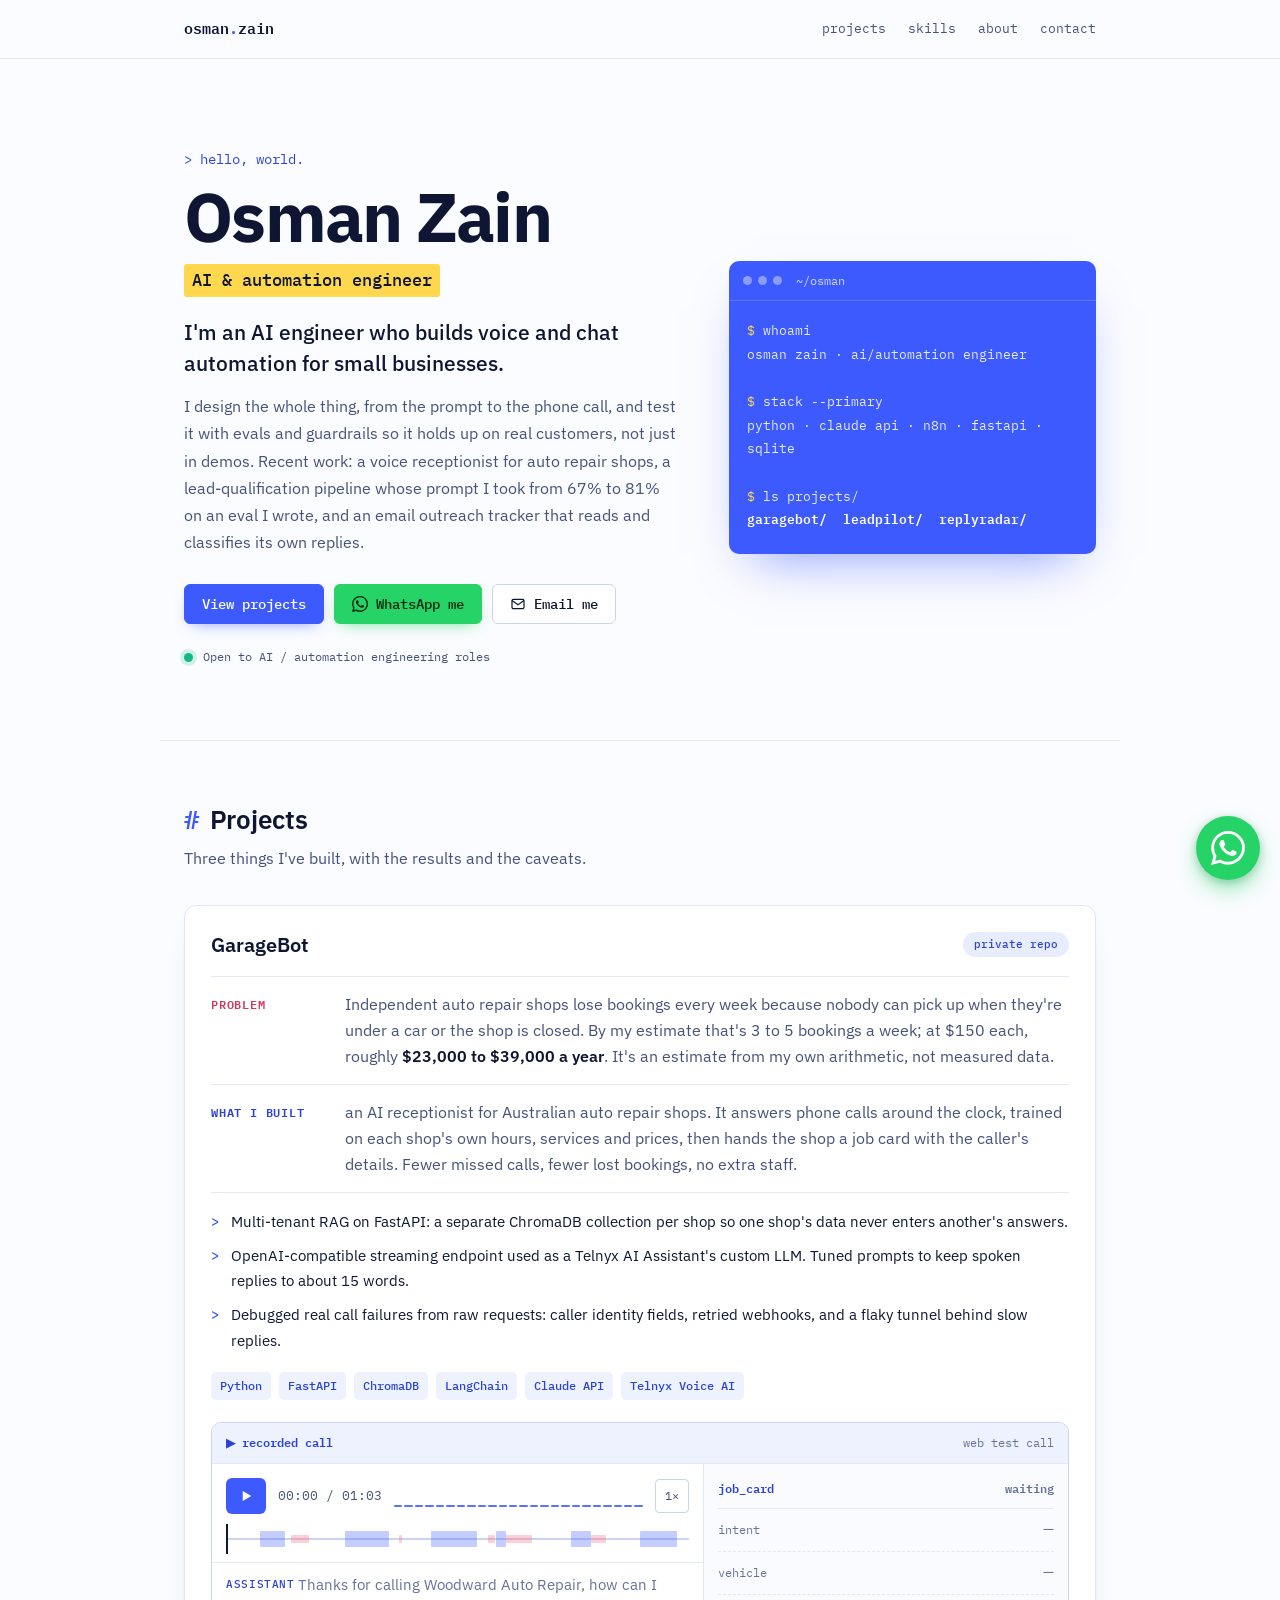
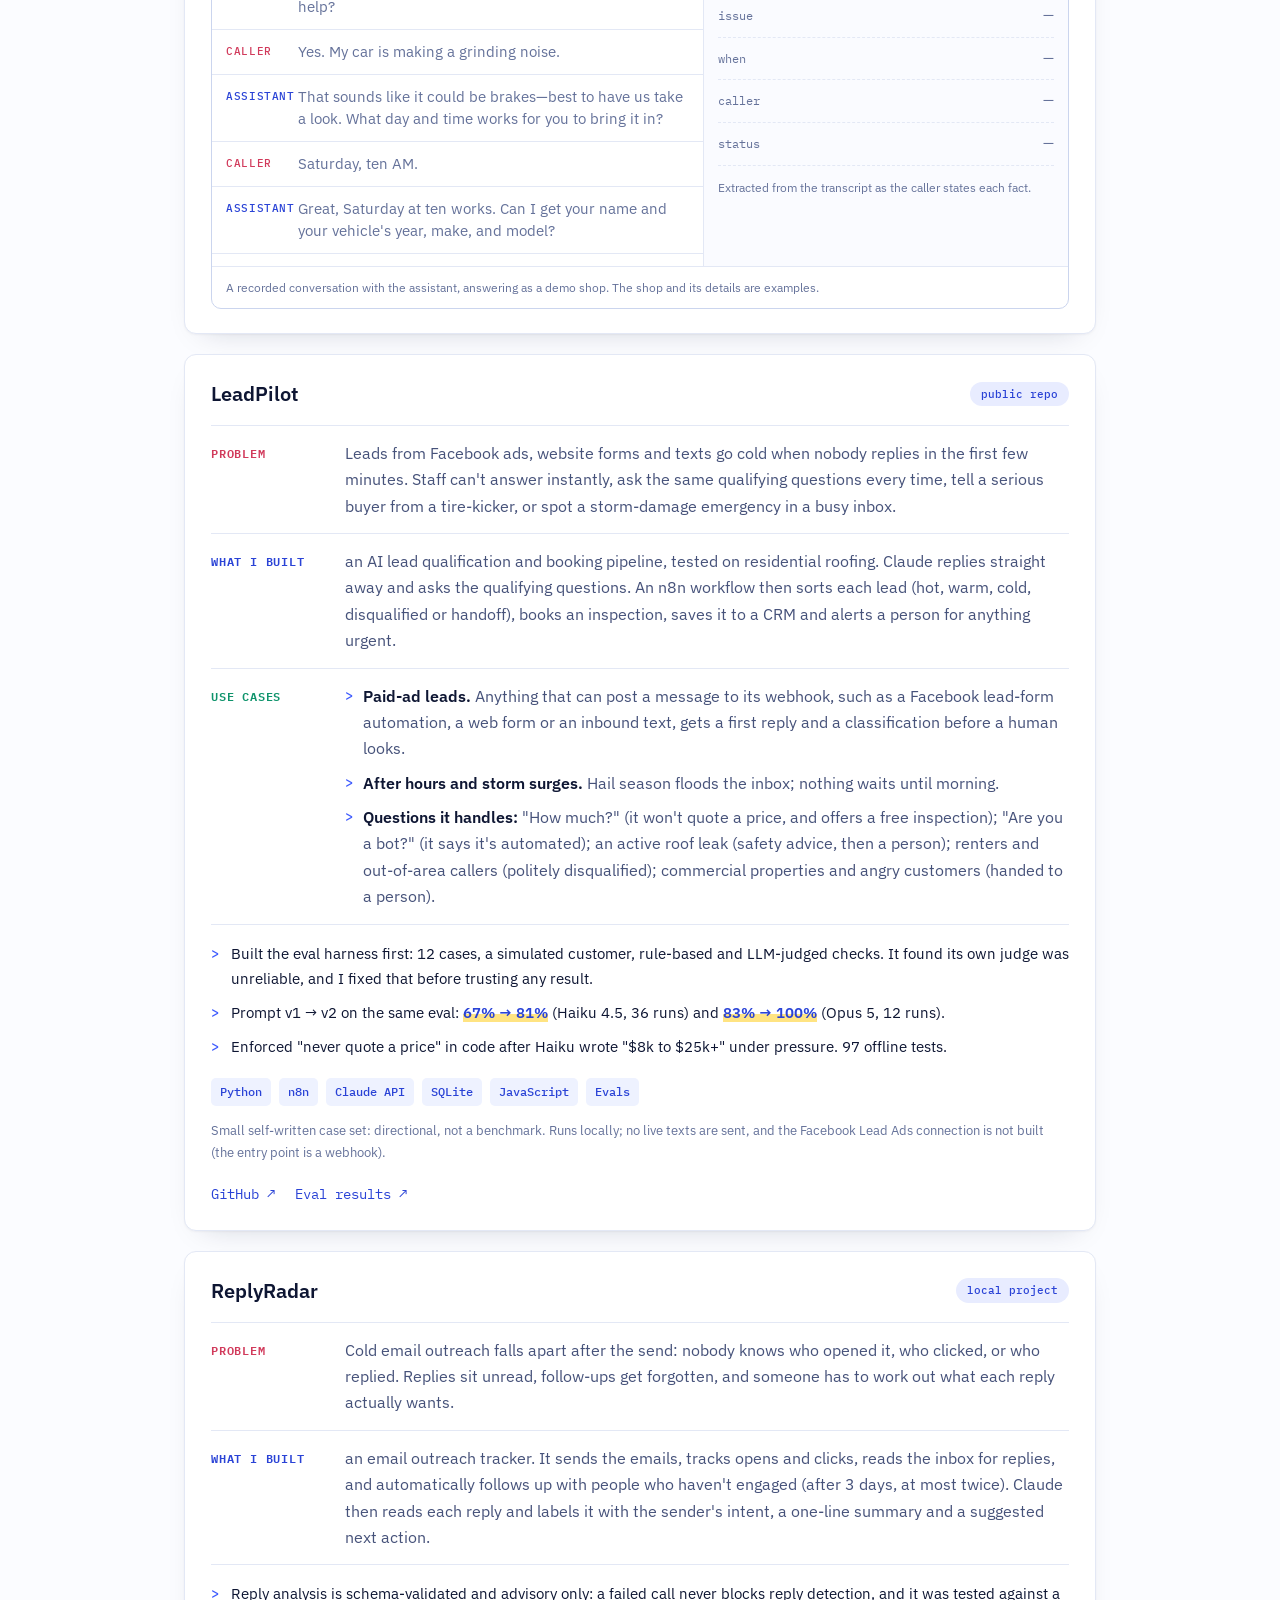
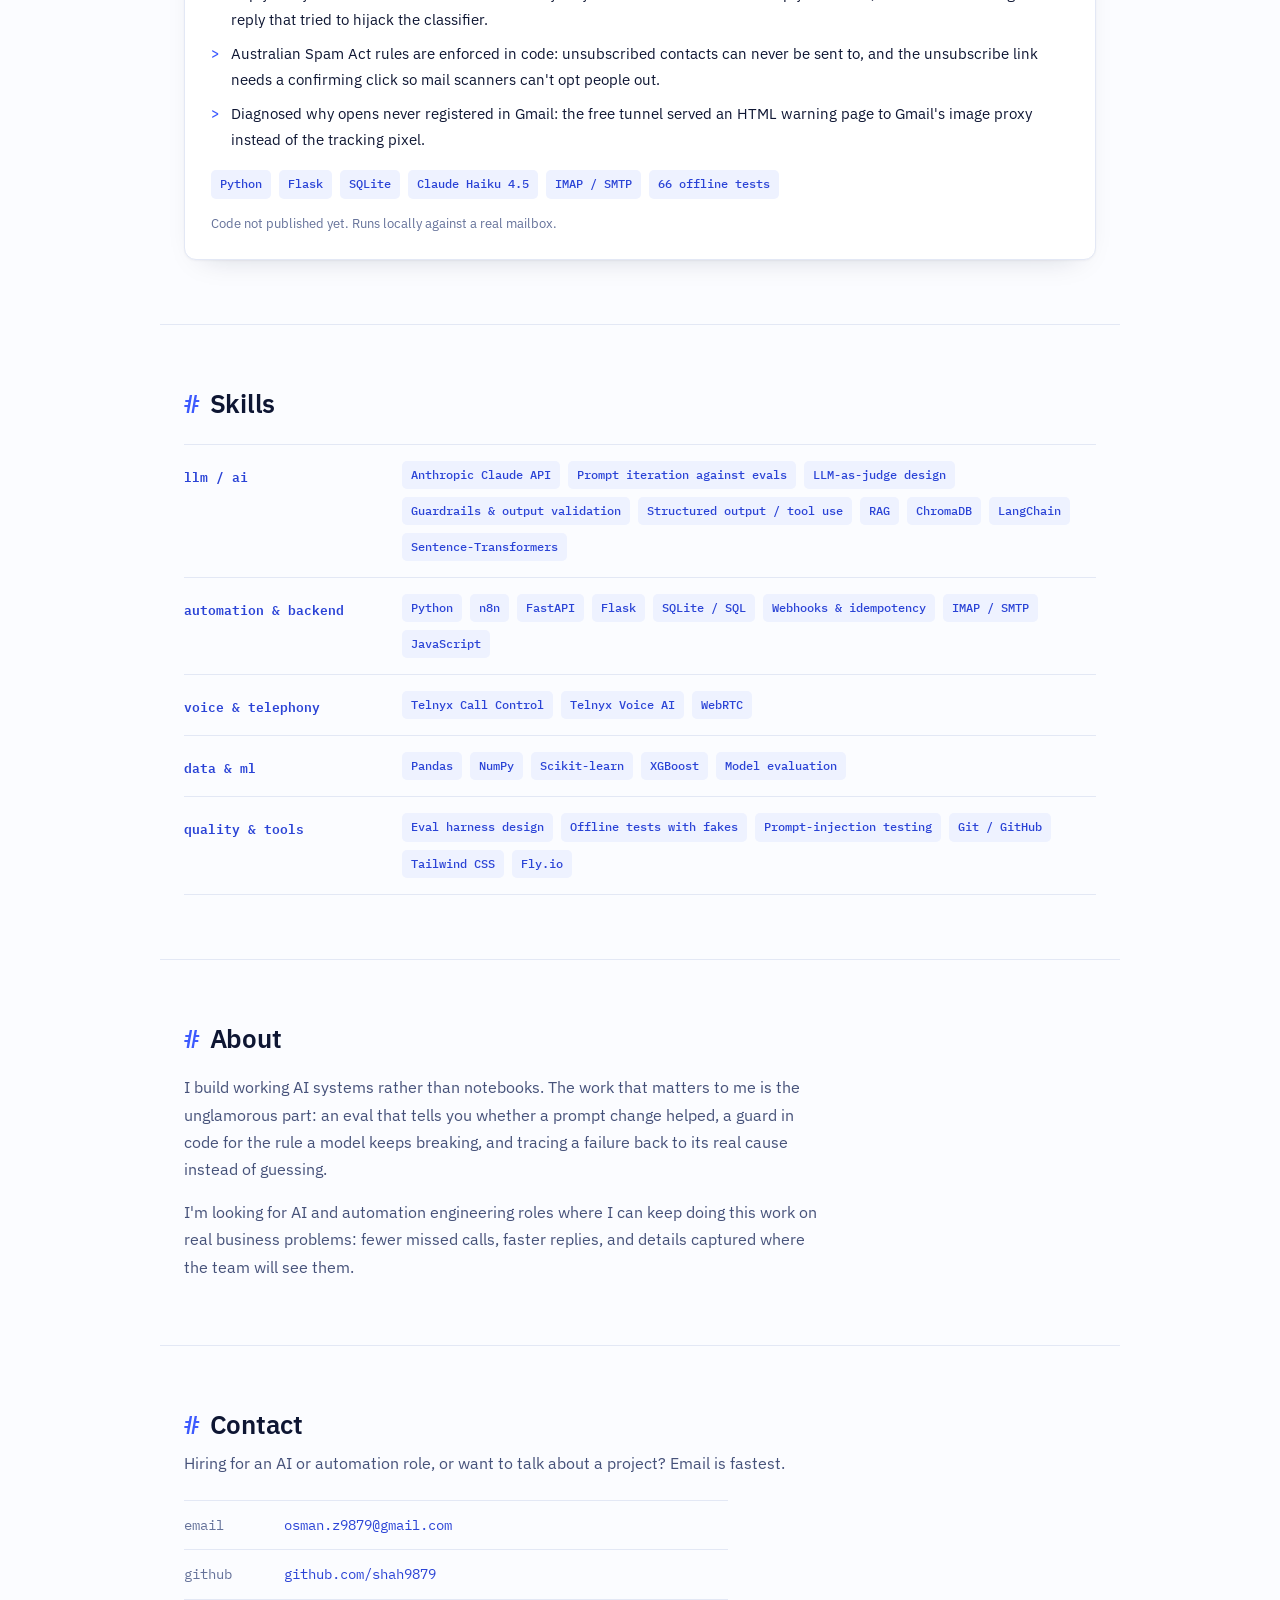
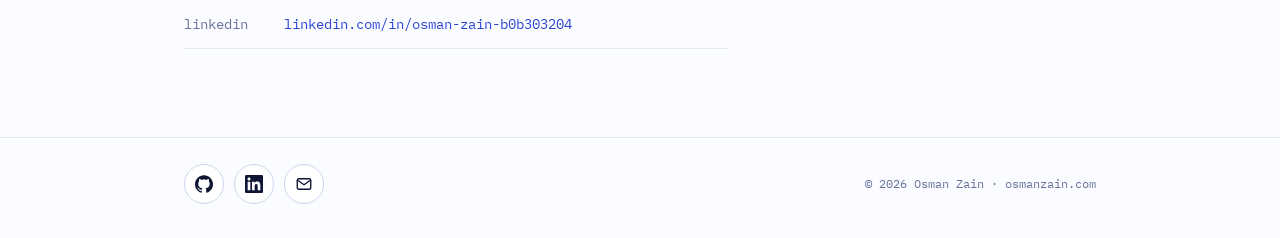
==== commit f637a2c9: "Restore yellow role tag under the name Co-Authored-By: Claude Sonnet 5 <noreply@anthropic.com>" ====
--- a/index.html
+++ b/index.html
@@ -42,7 +42,8 @@
     <div class="hero-copy">
       <p class="hello mono">&gt; hello, world.</p>
       <h1>Osman Zain</h1>
-      <p class="lead">I'm an <mark>AI engineer</mark> who builds voice and chat automation for small businesses.</p>
+      <p class="role mono">AI &amp; automation engineer</p>
+      <p class="lead">I'm an AI engineer who builds voice and chat automation for small businesses.</p>
       <p class="bio">I design the whole thing, from the prompt to the phone call, and test it with evals and guardrails so it holds up on real customers, not just in demos. Recent work: a voice receptionist for auto repair shops, a lead-qualification pipeline whose prompt I took from 67% to 81% on an eval I wrote, and an email outreach tracker that reads and classifies its own replies.</p>
       <div class="cta">
         <a class="btn" href="#projects">View projects</a>
--- a/styles.css
+++ b/styles.css
@@ -46,9 +46,8 @@
 .hero { display: grid; grid-template-columns: 1.15fr .85fr; gap: 48px; align-items: center; padding-block: 88px 72px; }
 .hello { color: var(--accent-2); font-size: .9rem; margin-bottom: 10px; }
 h1 { font: 700 clamp(2.7rem, 6.4vw, 4.3rem)/1.03 var(--sans); letter-spacing: -.025em; }
-.lead-unused { display: inline-block; font-size: 1.05rem; color: var(--text); margin-top: 12px; padding: 2px 8px; background: var(--sun); border-radius: 3px; font-weight: 500; }
-.lead { font-size: 1.3rem; line-height: 1.5; font-weight: 500; color: var(--text); margin-top: 16px; max-width: 32rem; }
-.lead mark { background: linear-gradient(transparent 55%, var(--sun) 55%); color: inherit; padding: 0 2px; }
+.role { display: inline-block; font-size: 1.05rem; color: var(--text); margin-top: 12px; padding: 2px 8px; background: var(--sun); border-radius: 3px; font-weight: 500; }
+.lead { font-size: 1.3rem; line-height: 1.5; font-weight: 500; color: var(--text); margin-top: 20px; max-width: 32rem; }
 .bio { color: var(--dim); margin-top: 14px; max-width: 34rem; }
 .cta { display: flex; flex-wrap: wrap; gap: 10px; margin-top: 28px; }
 .btn { display: inline-flex; align-items: center; padding: 11px 17px; border-radius: 6px; background: var(--accent); color: #fff; font: 500 .86rem/1 var(--mono); border: 1px solid var(--accent); box-shadow: 0 6px 16px -8px rgba(61, 90, 254, .7); }
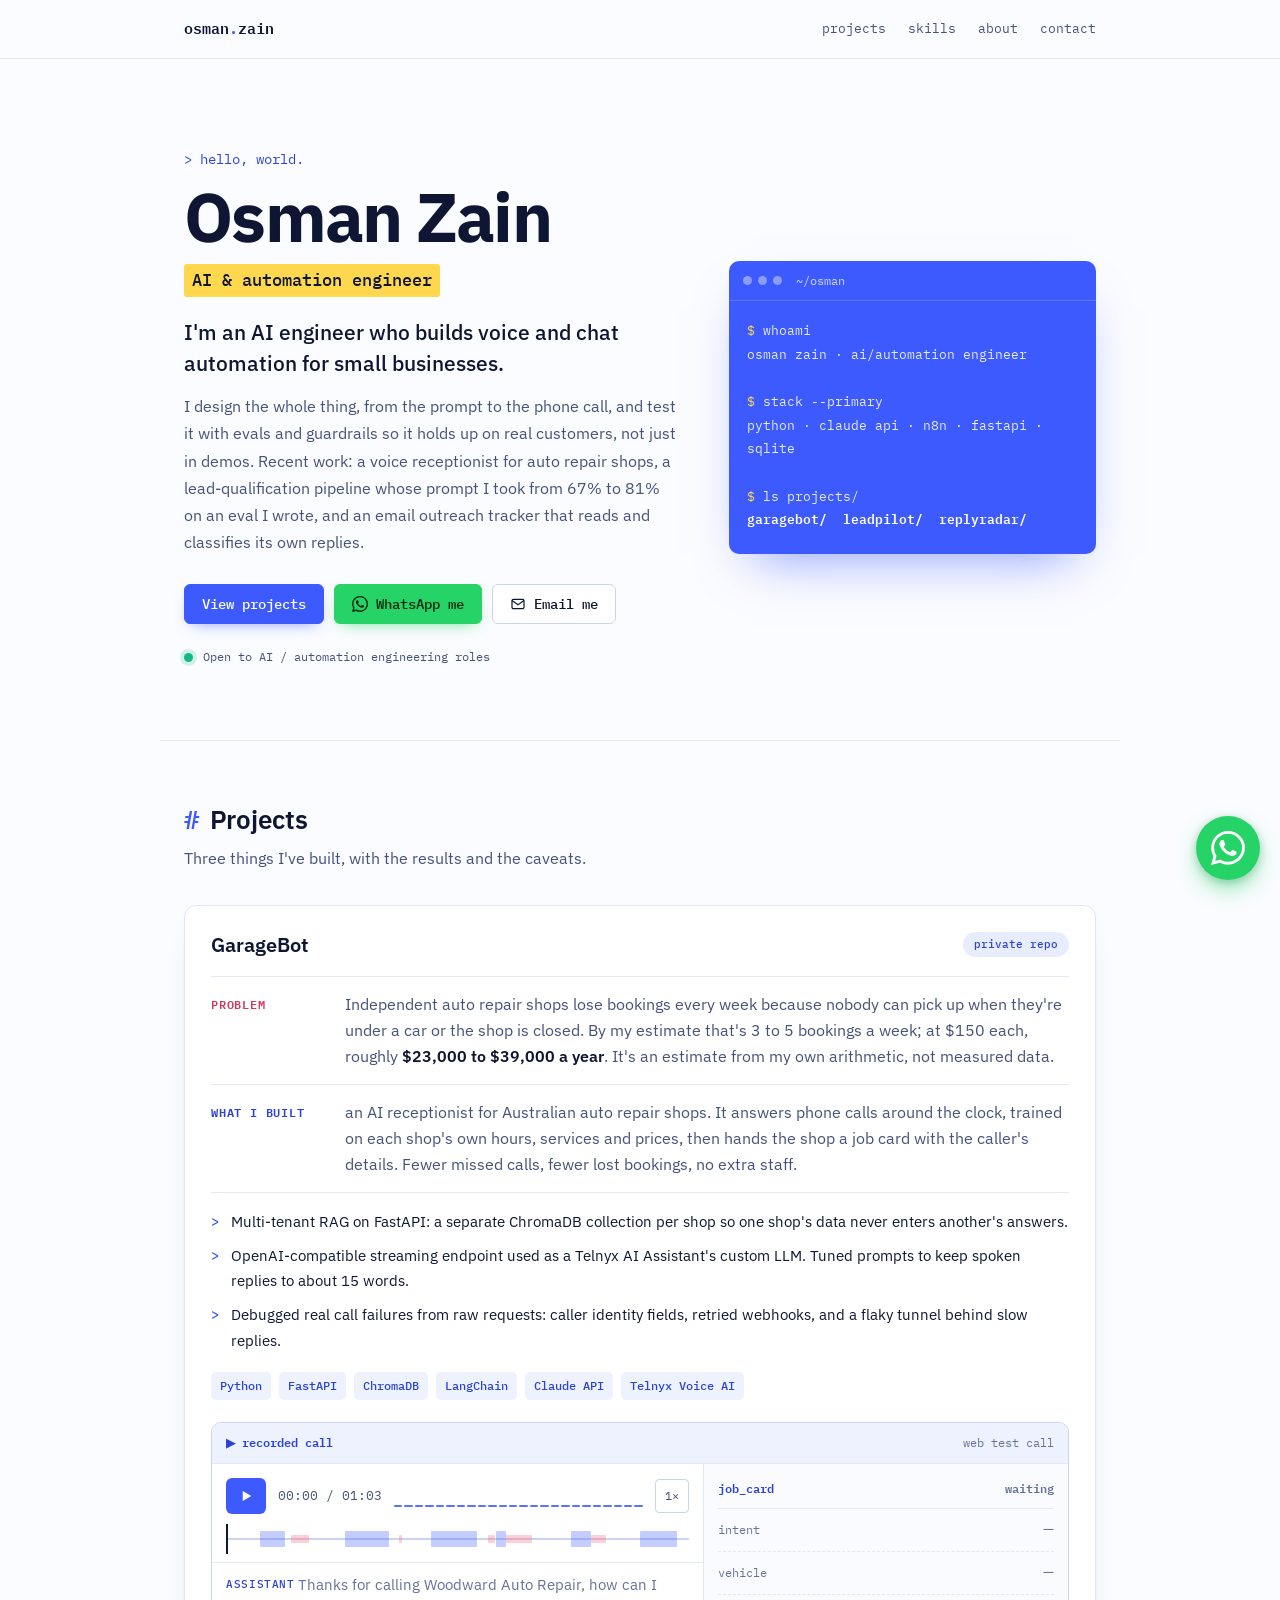
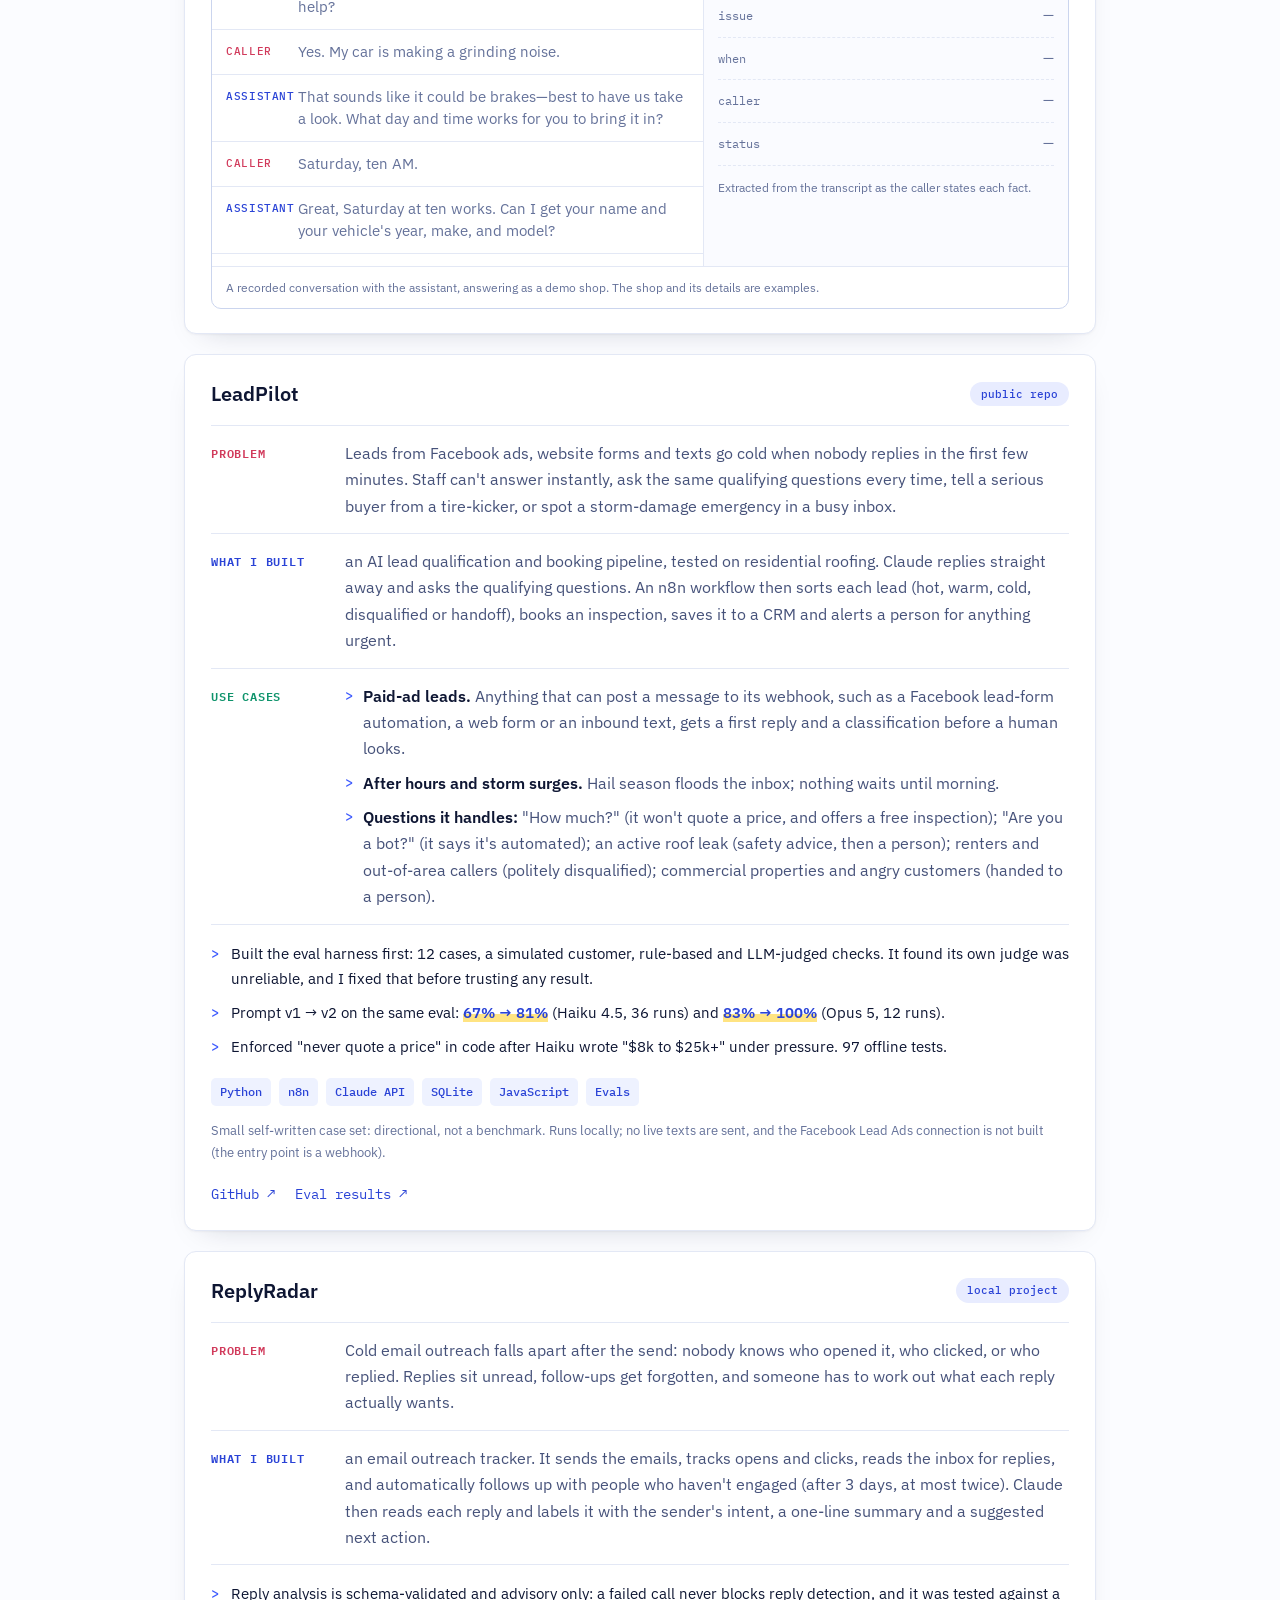
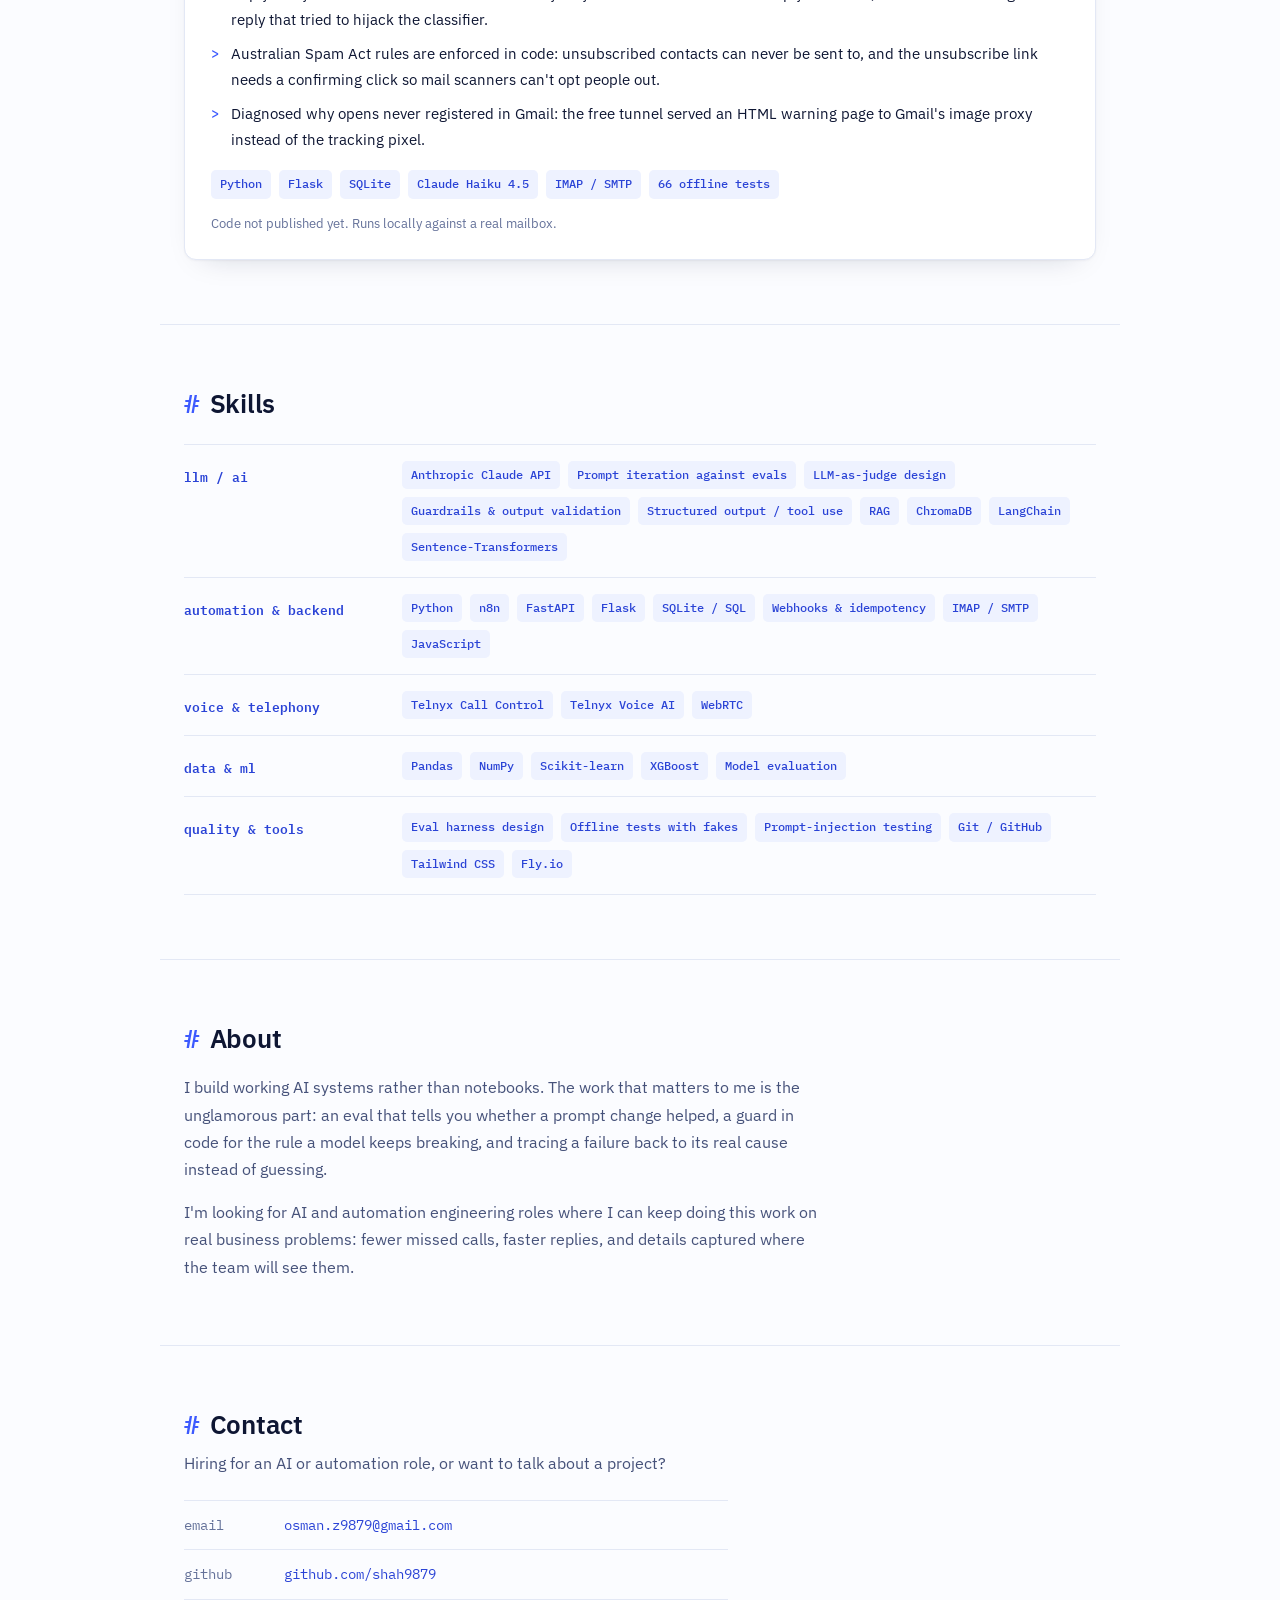
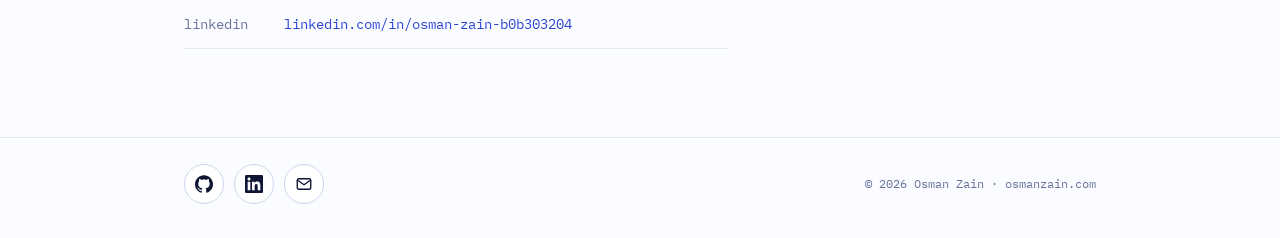
==== commit d78cbcd8: "Contact copy: drop 'Email is fastest' Co-Authored-By: Claude Sonnet 5 <noreply@anthropic.com>" ====
--- a/index.html
+++ b/index.html
@@ -175,7 +175,7 @@
   <!-- CONTACT -->
   <section class="section wrap" id="contact">
     <h2><span class="hash mono">#</span>Contact</h2>
-    <p class="sub">Hiring for an AI or automation role, or want to talk about a project? Email is fastest.</p>
+    <p class="sub">Hiring for an AI or automation role, or want to talk about a project?</p>
     <ul class="contact mono">
       <li><span>email</span><a data-email-text href="#"></a></li>
       <li><span>github</span><a data-github-text href="#"></a></li>
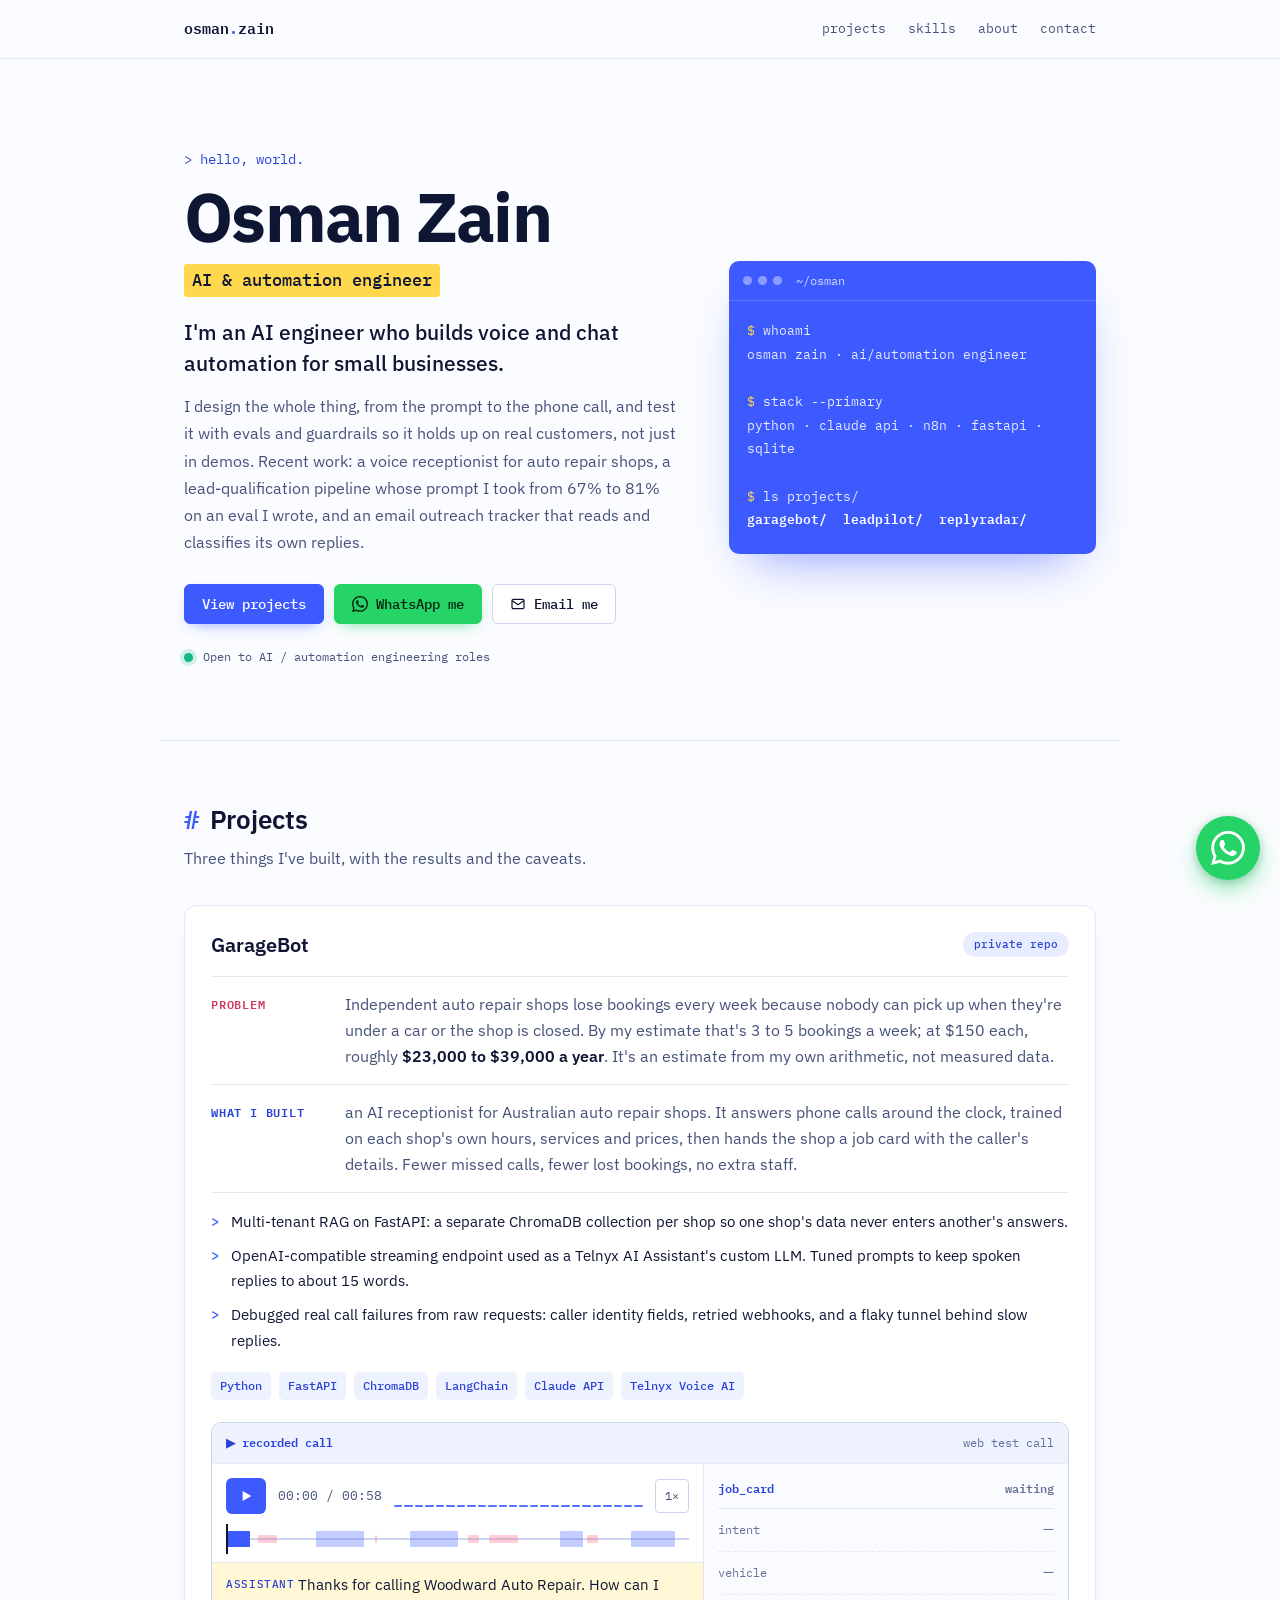
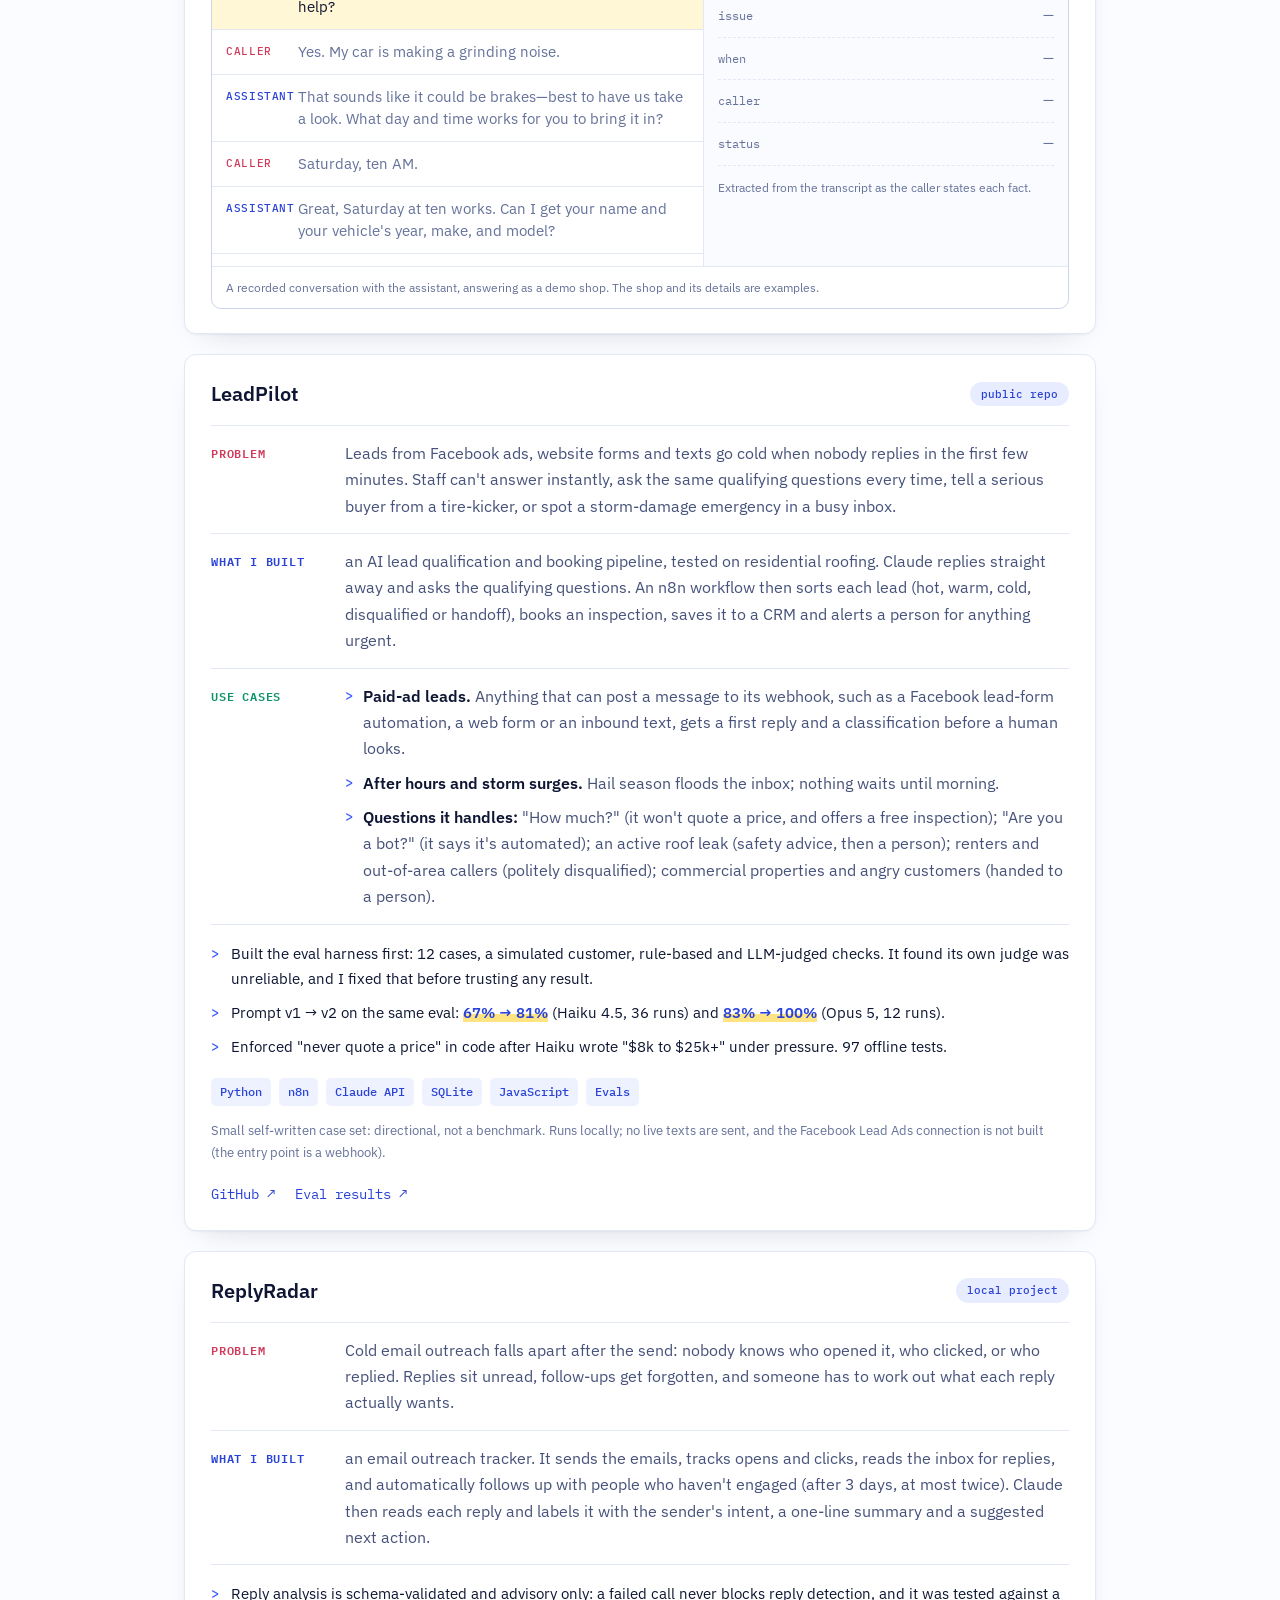
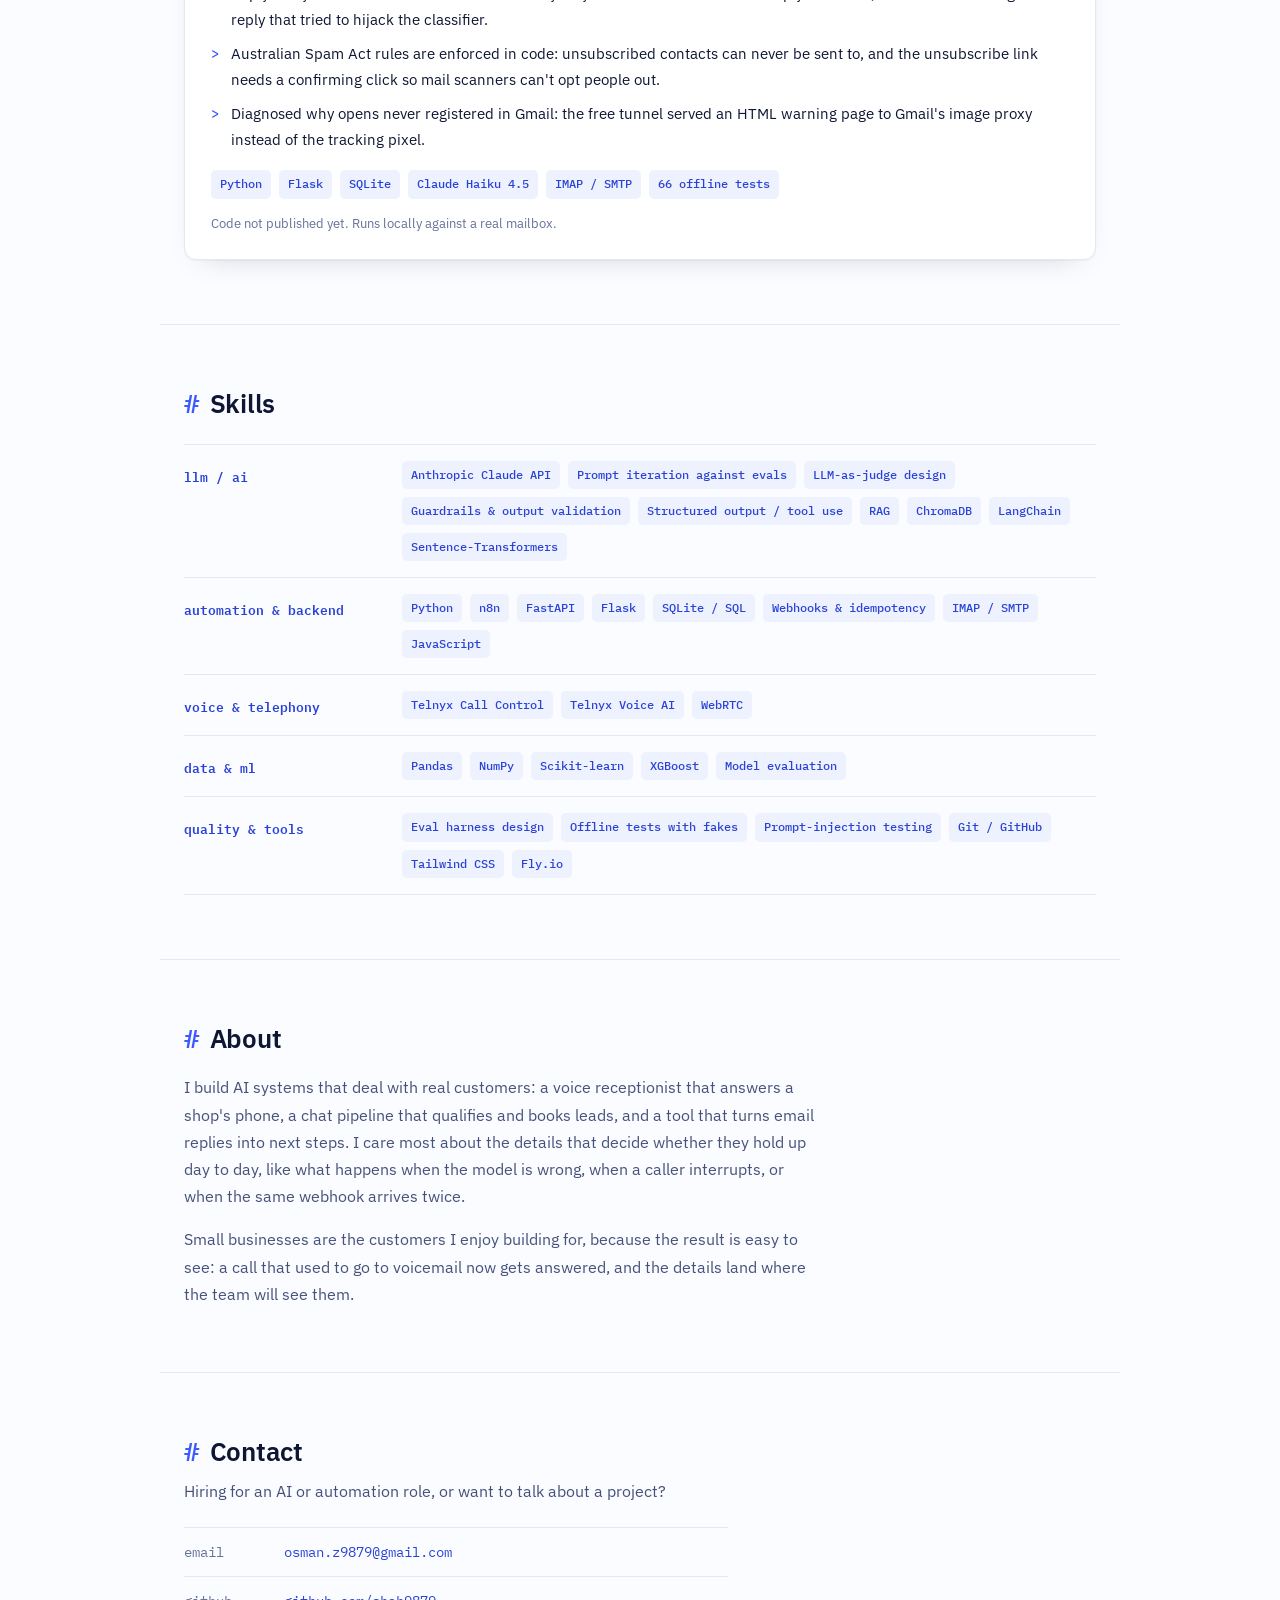
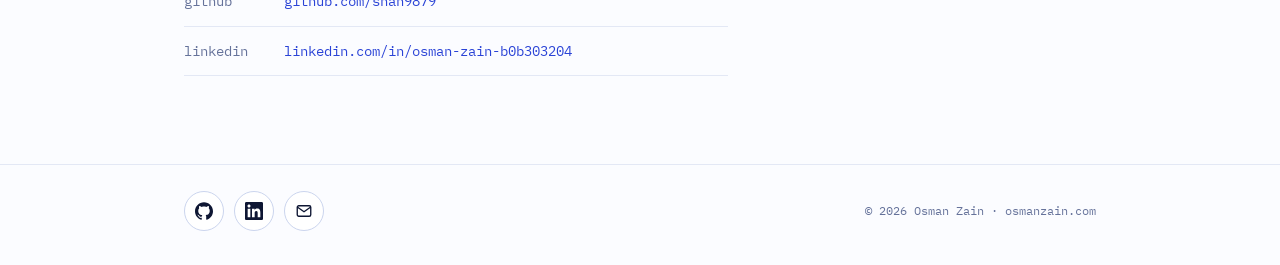
==== commit cf5f8eb4: "Rewrite About: fewer evals, no job-seeking tone Co-Authored-By: Claude Sonnet 5 <noreply@anthropic.c" ====
--- a/index.html
+++ b/index.html
@@ -167,8 +167,8 @@
   <section class="section wrap" id="about">
     <h2><span class="hash mono">#</span>About</h2>
     <div class="about">
-      <p>I build working AI systems rather than notebooks. The work that matters to me is the unglamorous part: an eval that tells you whether a prompt change helped, a guard in code for the rule a model keeps breaking, and tracing a failure back to its real cause instead of guessing.</p>
-      <p>I'm looking for AI and automation engineering roles where I can keep doing this work on real business problems: fewer missed calls, faster replies, and details captured where the team will see them.</p>
+      <p>I build AI systems that deal with real customers: a voice receptionist that answers a shop's phone, a chat pipeline that qualifies and books leads, and a tool that turns email replies into next steps. I care most about the details that decide whether they hold up day to day, like what happens when the model is wrong, when a caller interrupts, or when the same webhook arrives twice.</p>
+      <p>Small businesses are the customers I enjoy building for, because the result is easy to see: a call that used to go to voicemail now gets answered, and the details land where the team will see them.</p>
     </div>
   </section>
 
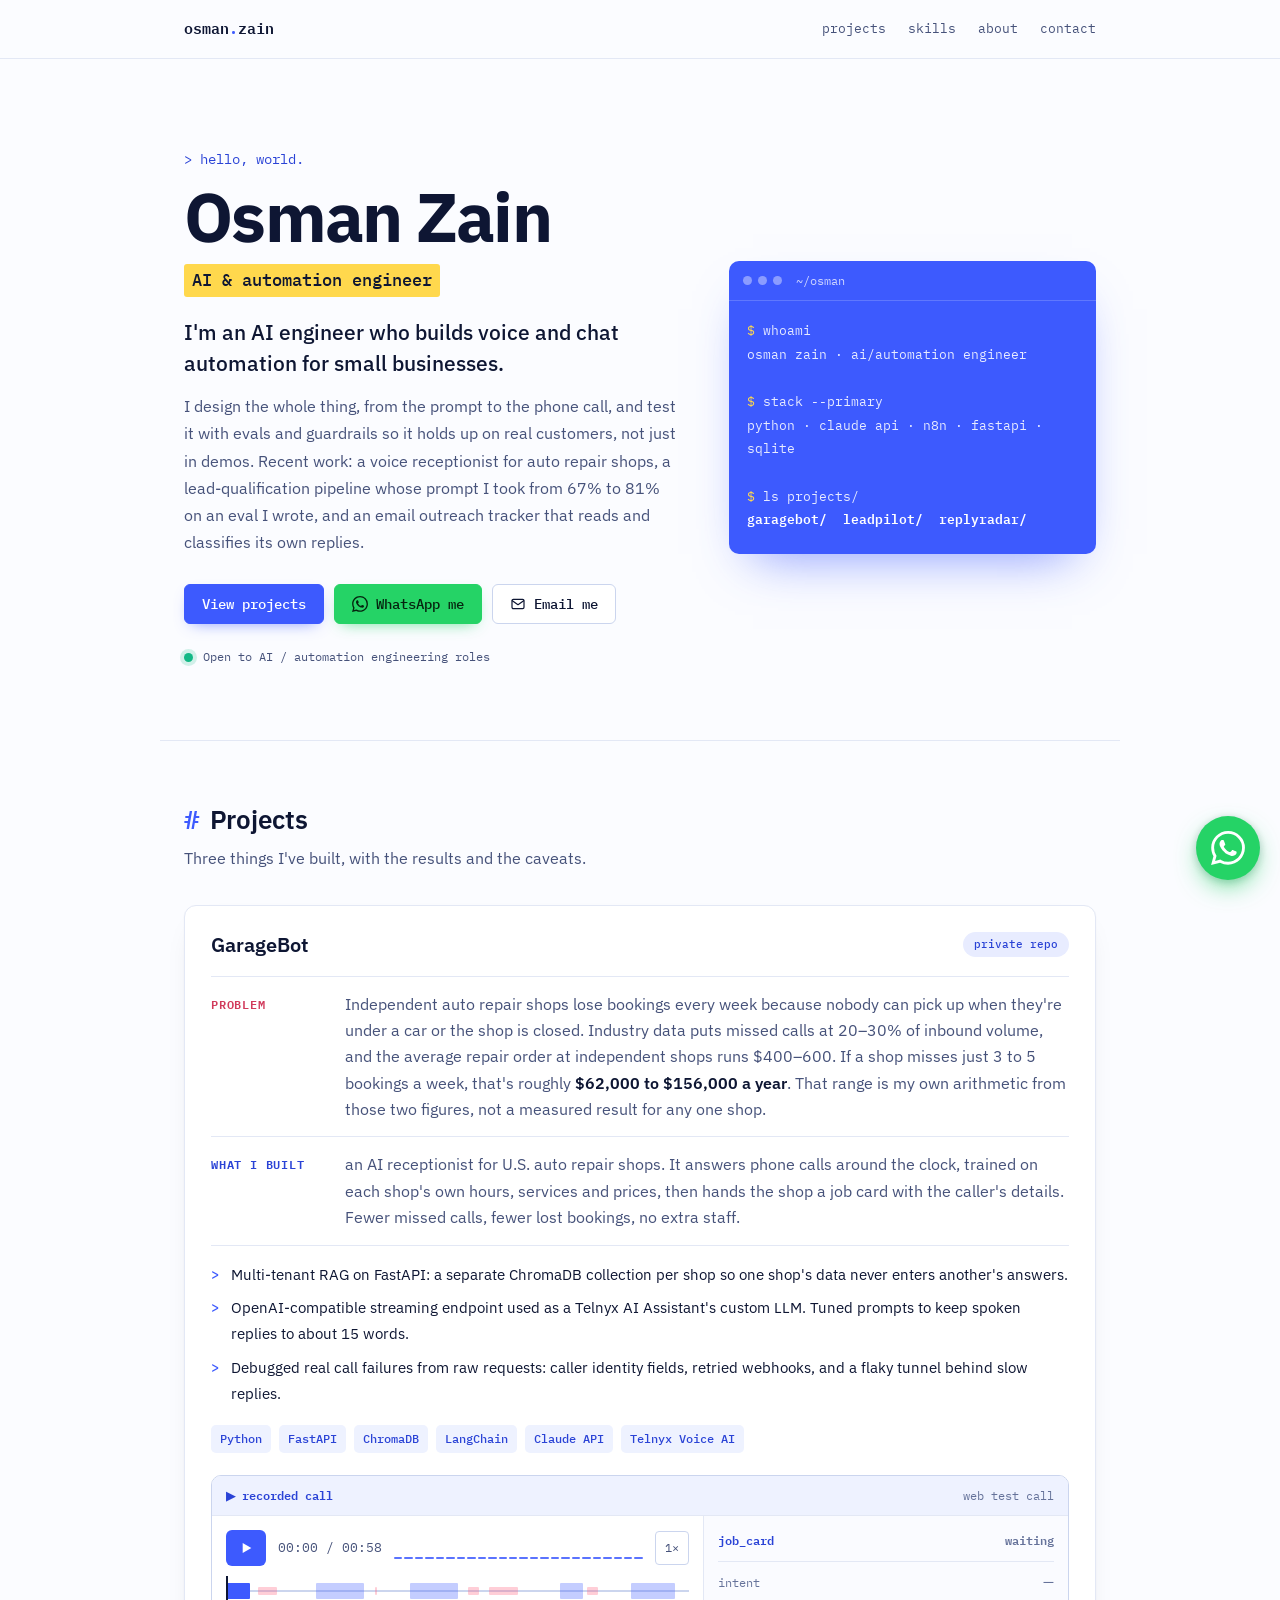
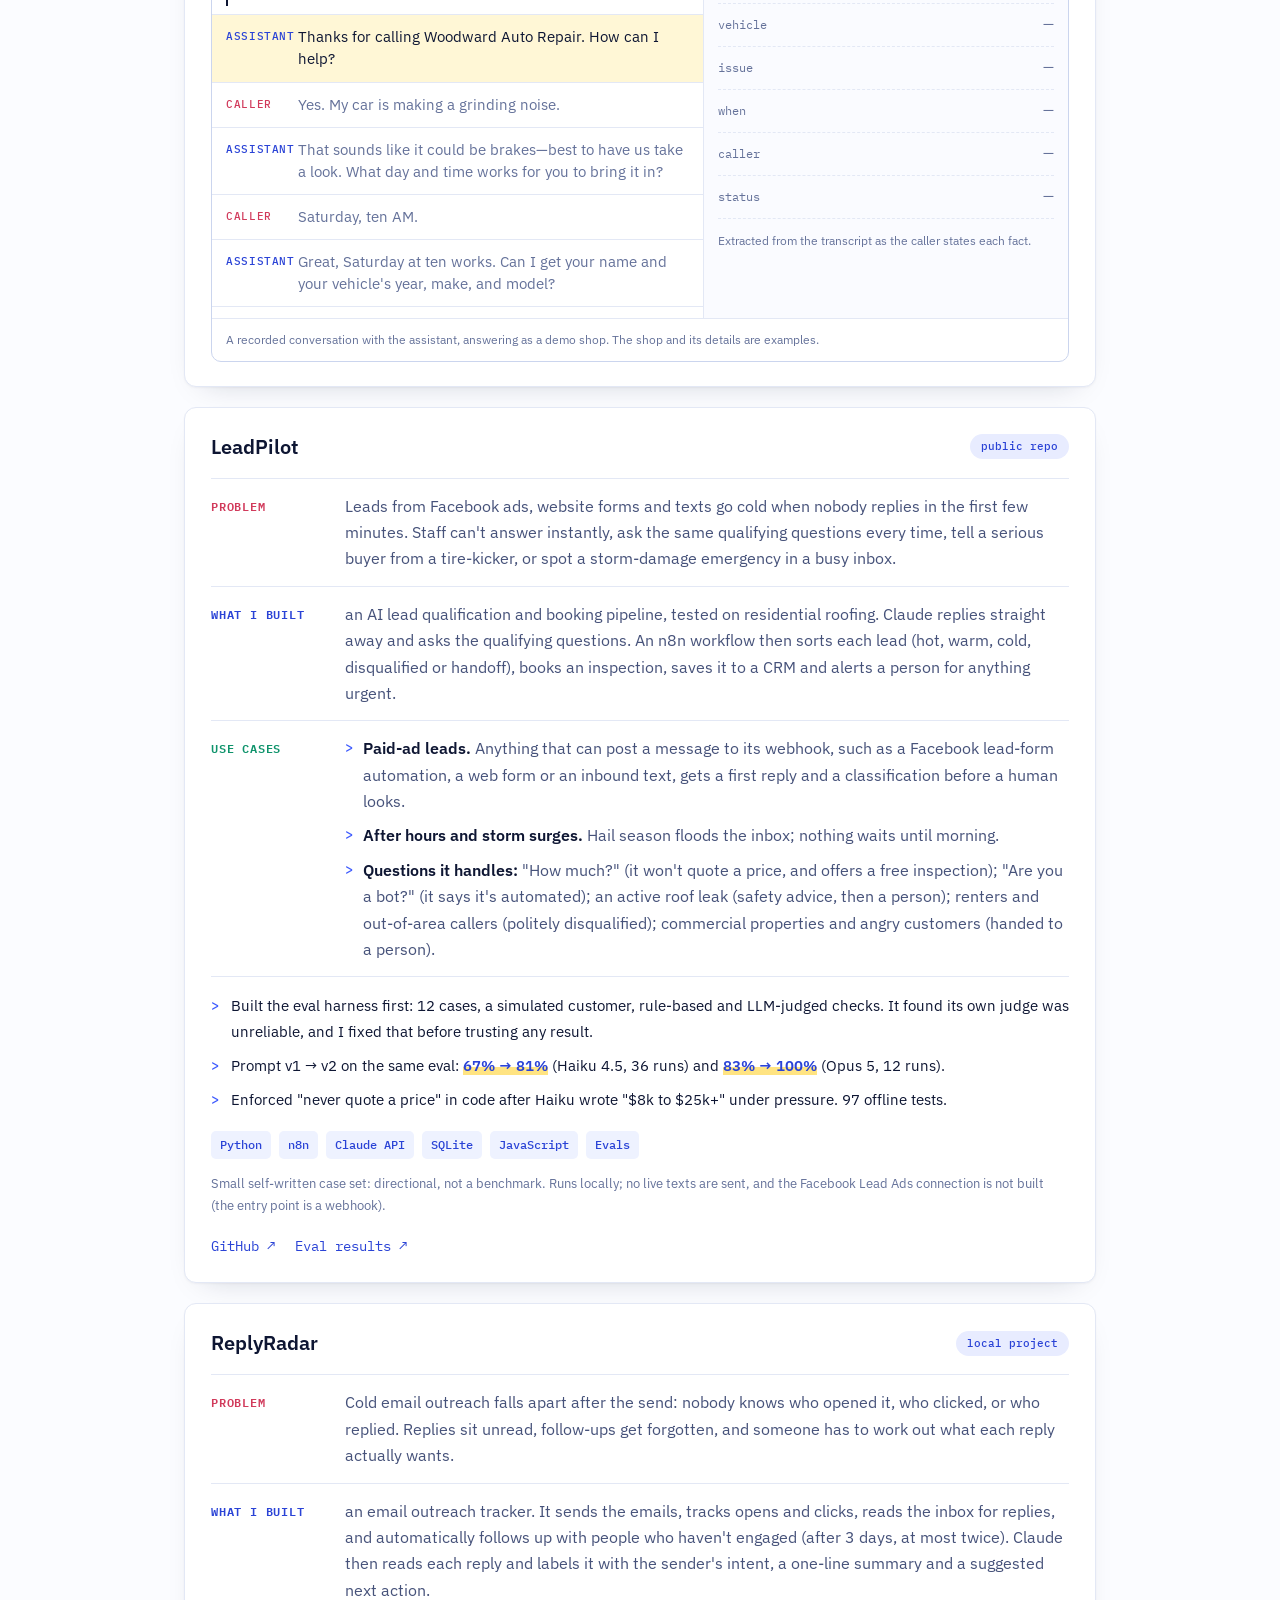
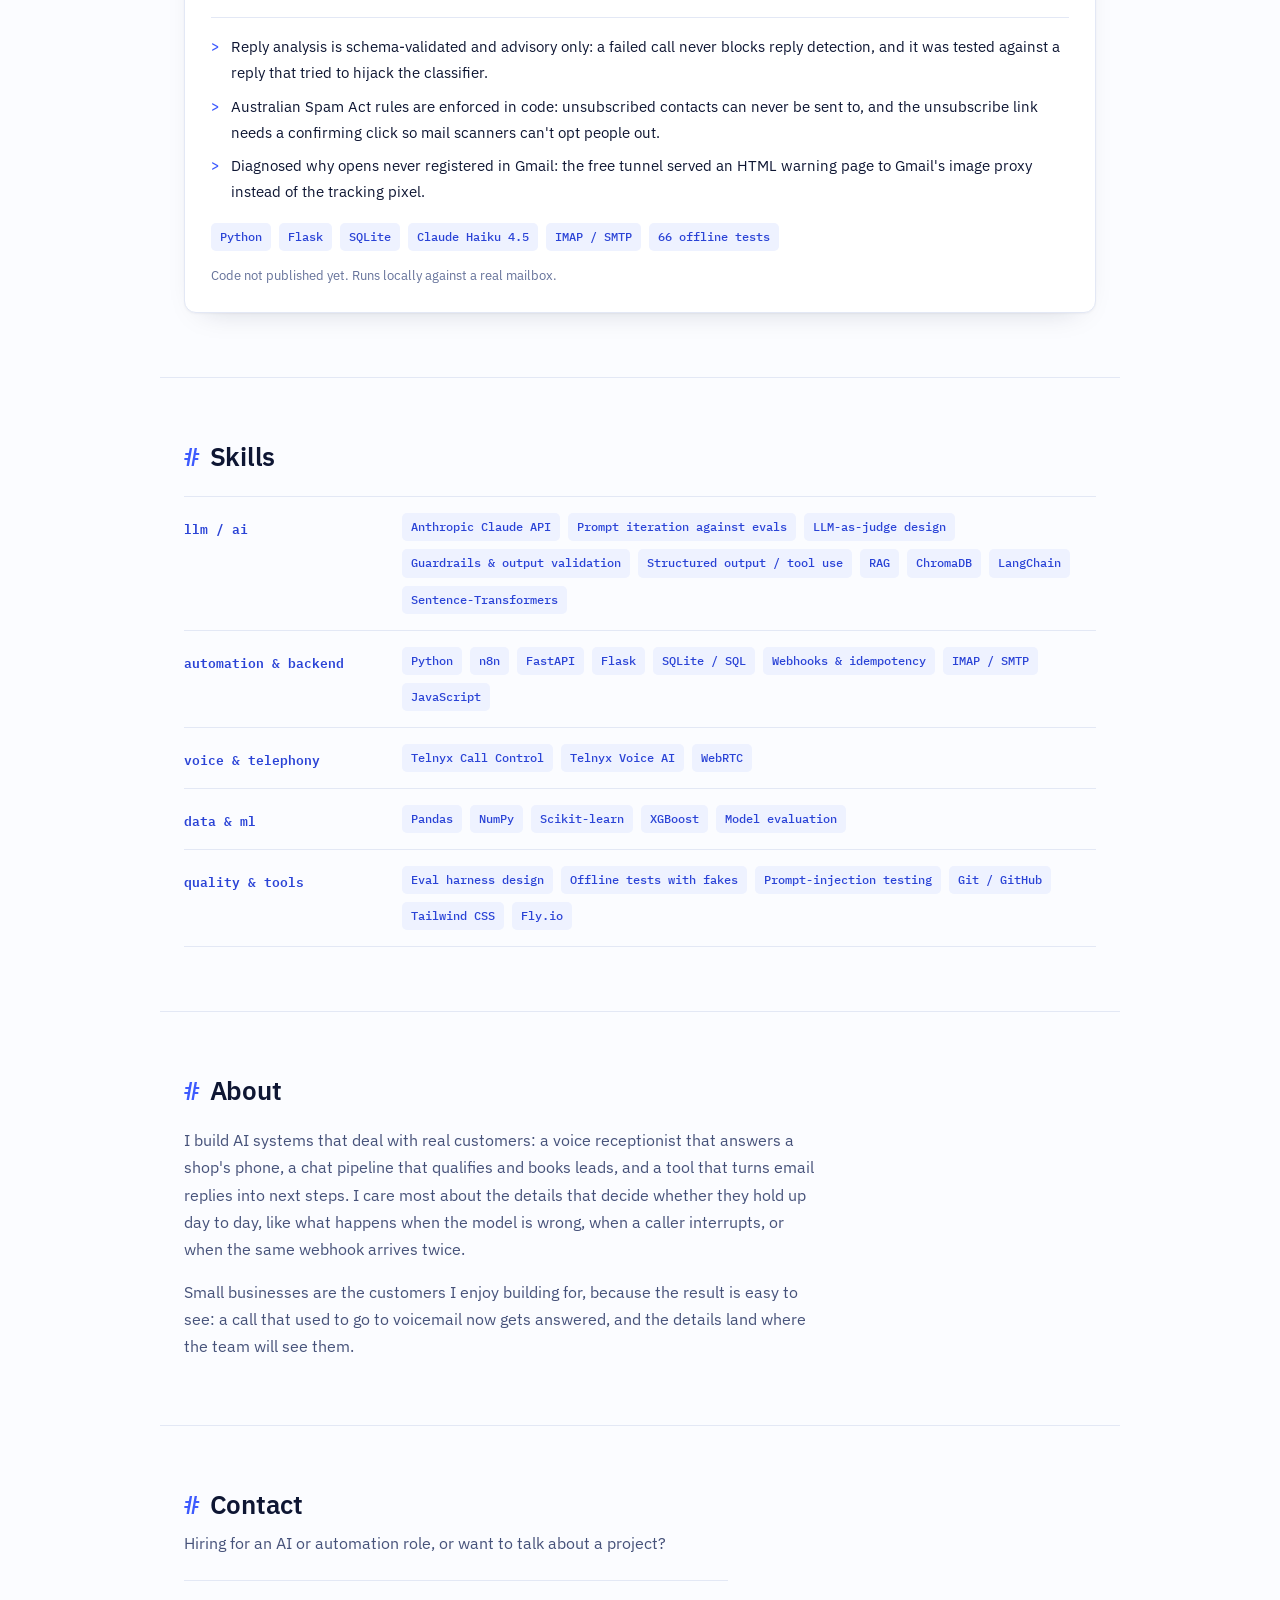
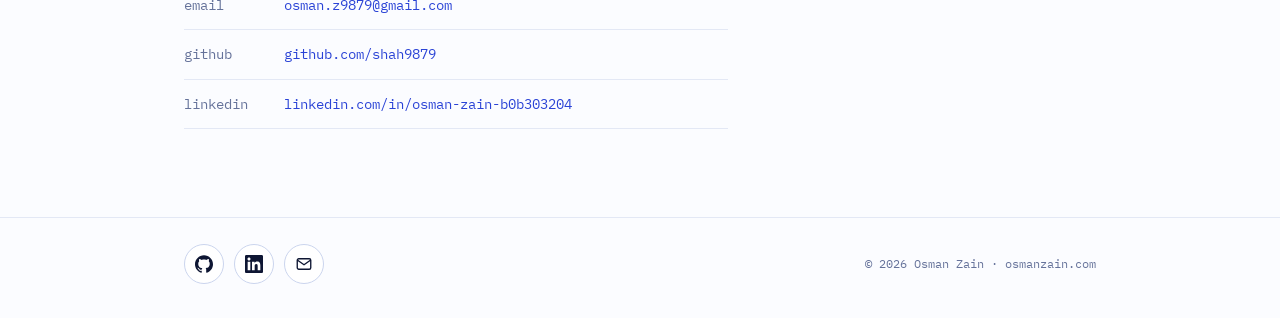
==== commit 80d1bc56: "GarageBot: U.S. shops, sourced missed-call/booking-value estimate Co-Authored-By: Claude Sonnet 5 <n" ====
--- a/index.html
+++ b/index.html
@@ -78,8 +78,8 @@
       <article class="card card-wide" id="garagebot">
         <header class="card-head"><h3 data-gb-name>GarageBot</h3><span class="chip mono">private repo</span></header>
         <dl class="brief">
-          <div class="row"><dt class="mono l-problem">problem</dt><dd>Independent auto repair shops lose bookings every week because nobody can pick up when they're under a car or the shop is closed. By my estimate that's 3 to 5 bookings a week; at $150 each, roughly <b>$23,000 to $39,000 a year</b>. It's an estimate from my own arithmetic, not measured data.</dd></div>
-          <div class="row"><dt class="mono l-built">what I built</dt><dd>an AI receptionist for Australian auto repair shops. It answers phone calls around the clock, trained on each shop's own hours, services and prices, then hands the shop a job card with the caller's details. Fewer missed calls, fewer lost bookings, no extra staff.</dd></div>
+          <div class="row"><dt class="mono l-problem">problem</dt><dd>Independent auto repair shops lose bookings every week because nobody can pick up when they're under a car or the shop is closed. Industry data puts missed calls at 20&ndash;30% of inbound volume, and the average repair order at independent shops runs $400&ndash;600. If a shop misses just 3 to 5 bookings a week, that's roughly <b>$62,000 to $156,000 a year</b>. That range is my own arithmetic from those two figures, not a measured result for any one shop.</dd></div>
+          <div class="row"><dt class="mono l-built">what I built</dt><dd>an AI receptionist for U.S. auto repair shops. It answers phone calls around the clock, trained on each shop's own hours, services and prices, then hands the shop a job card with the caller's details. Fewer missed calls, fewer lost bookings, no extra staff.</dd></div>
         </dl>
         <ul class="proof">
           <li>Multi-tenant RAG on FastAPI: a separate ChromaDB collection per shop so one shop's data never enters another's answers.</li>
